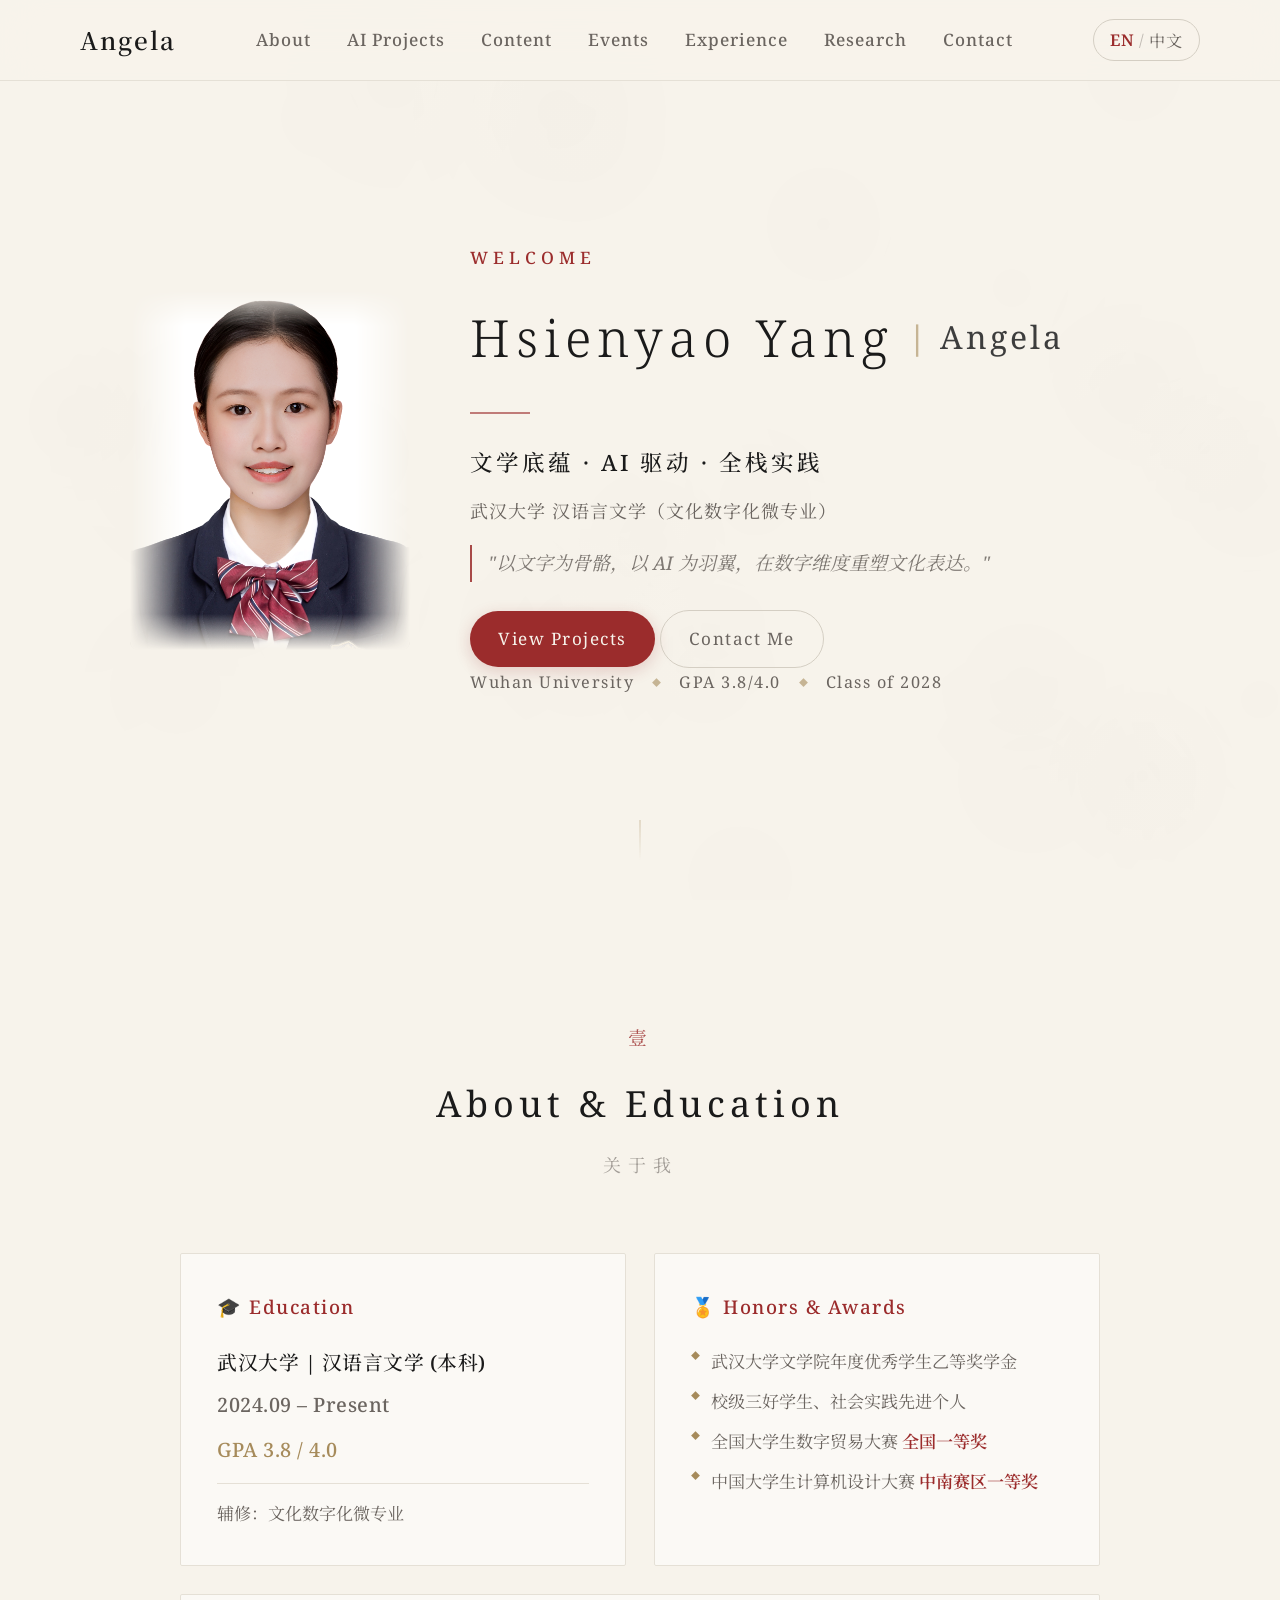
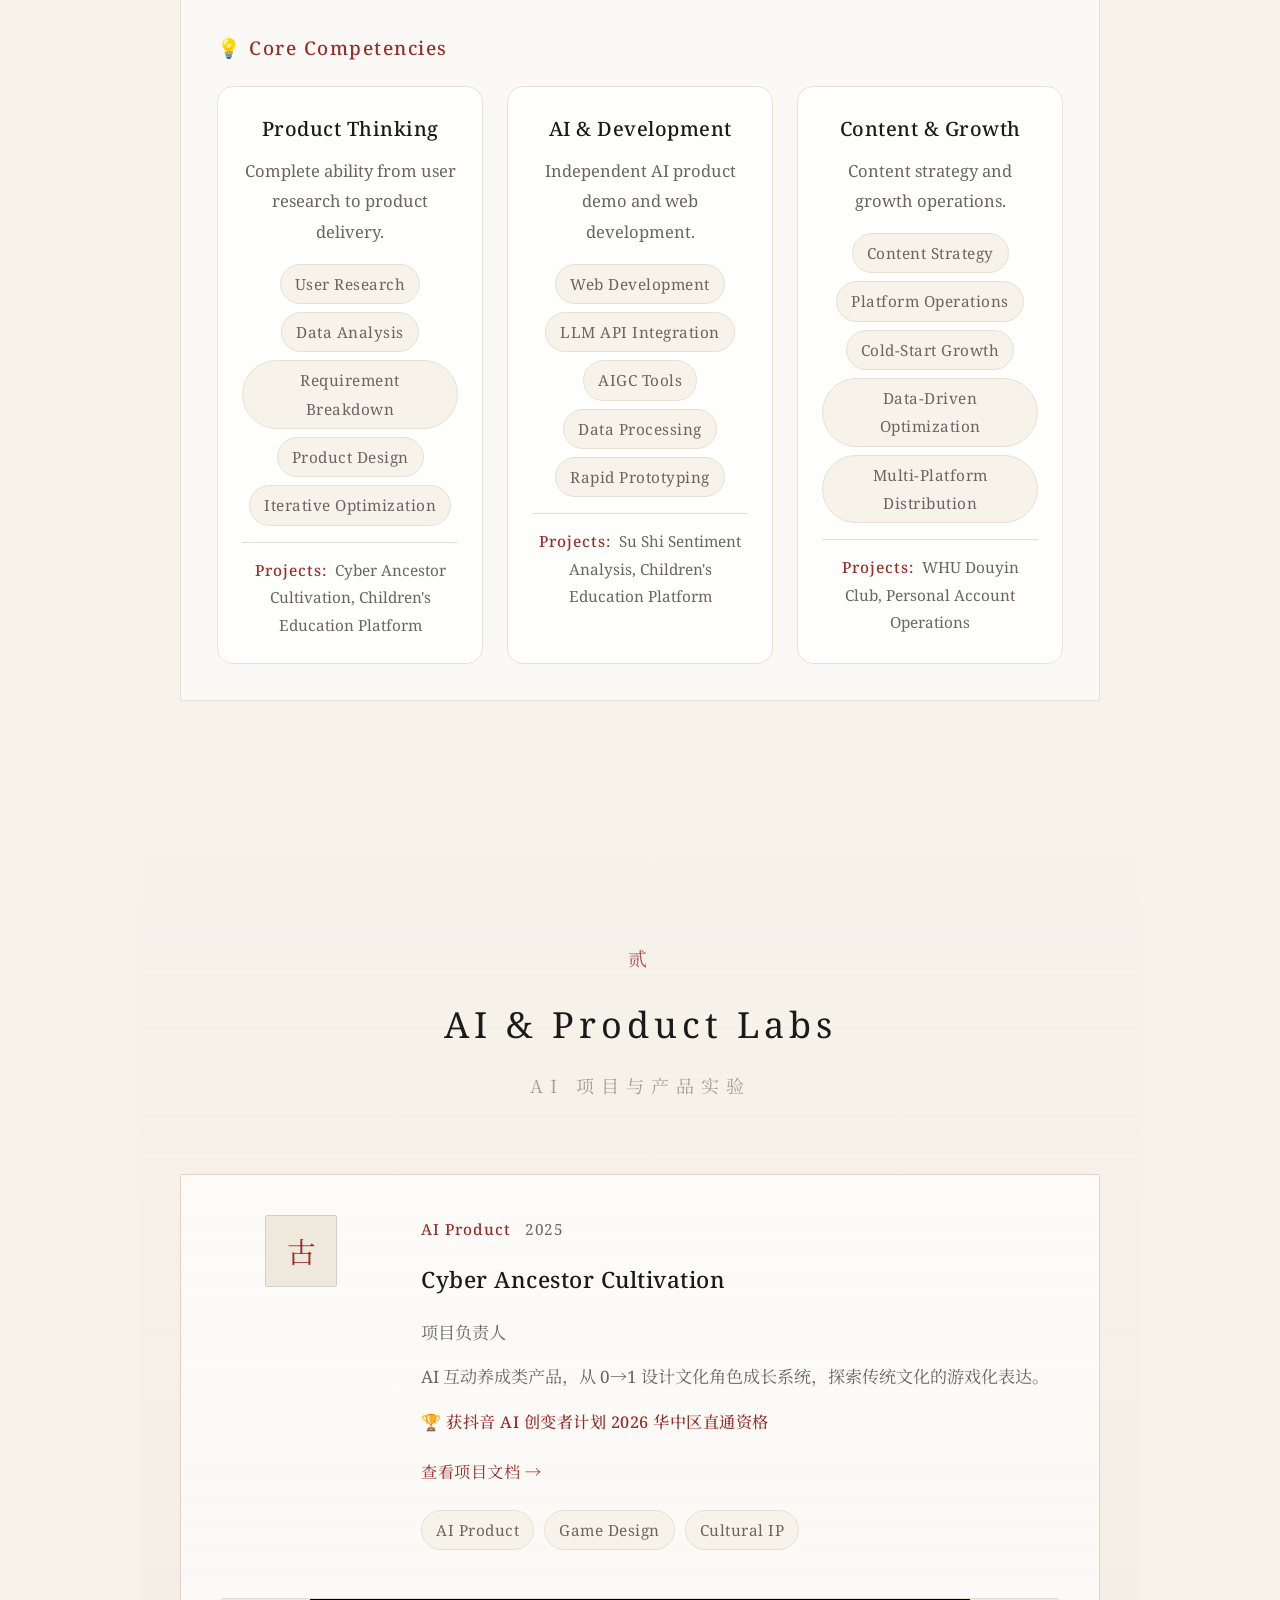
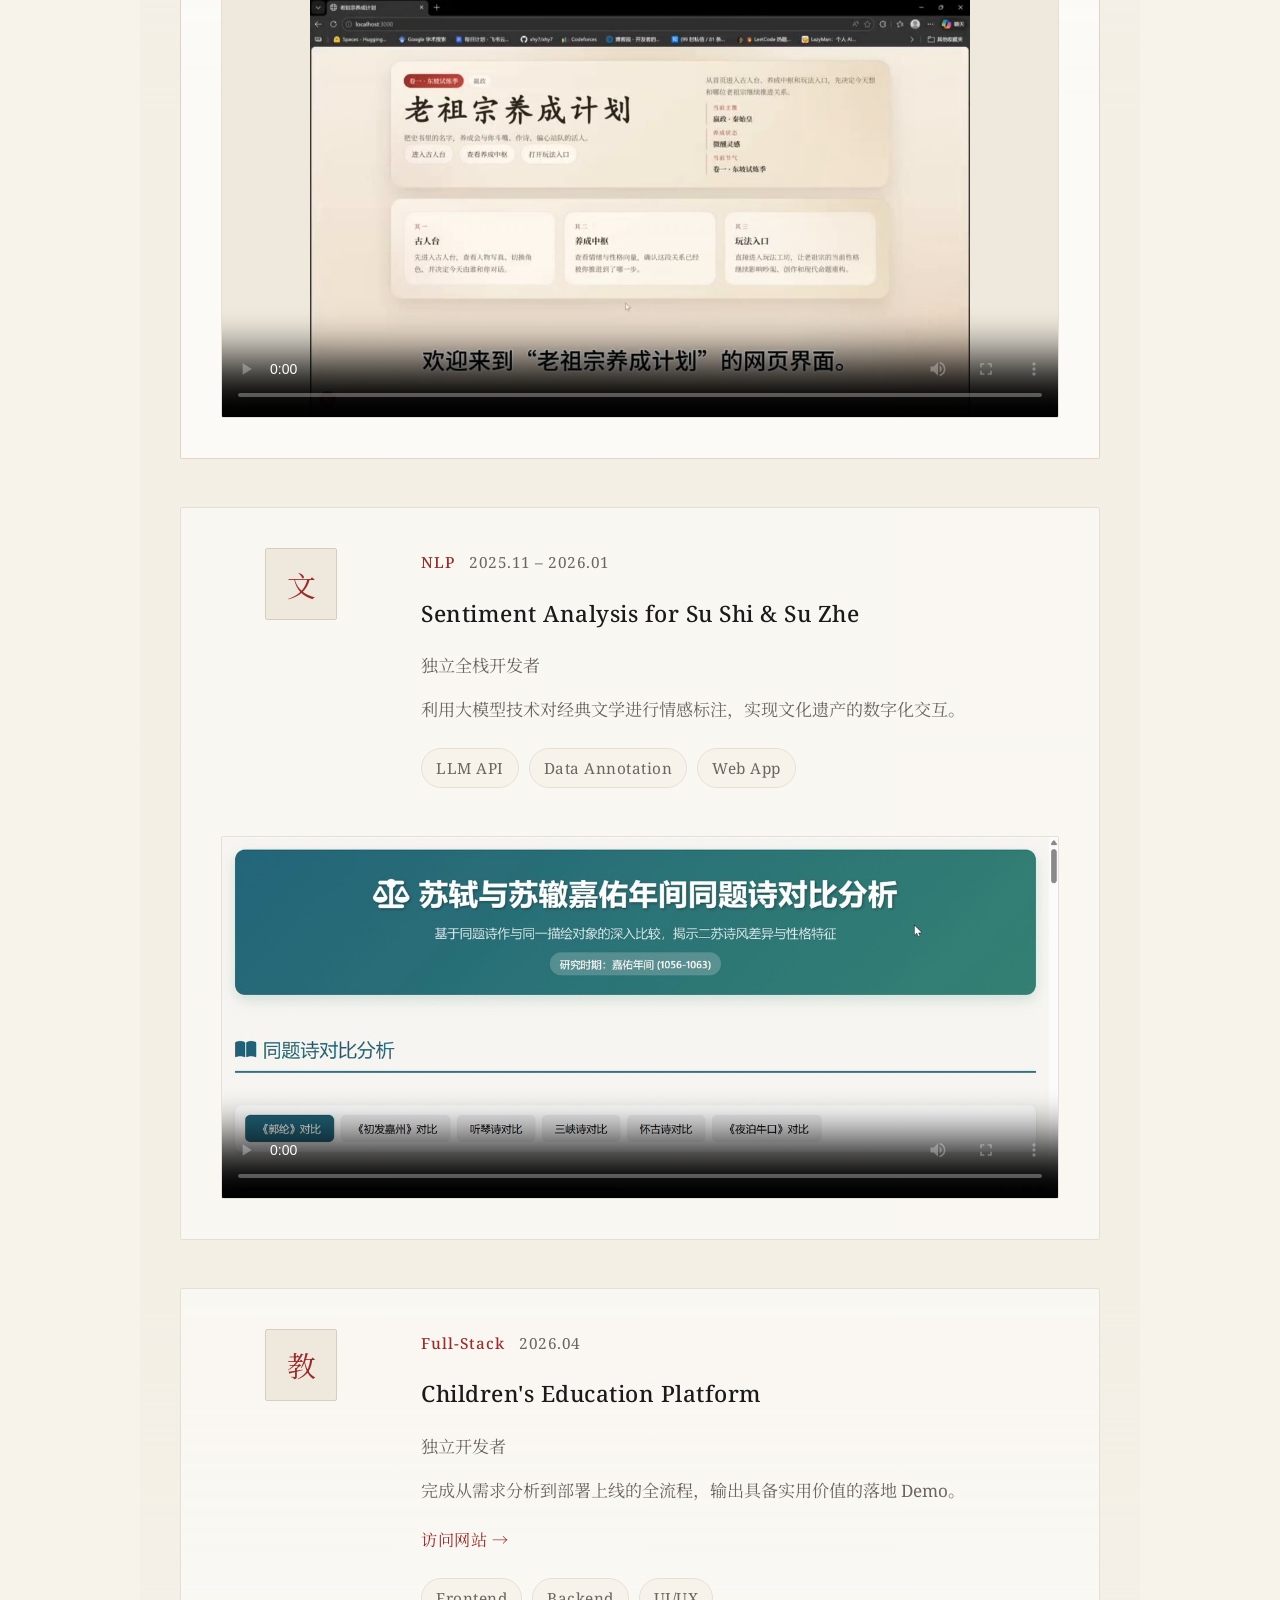
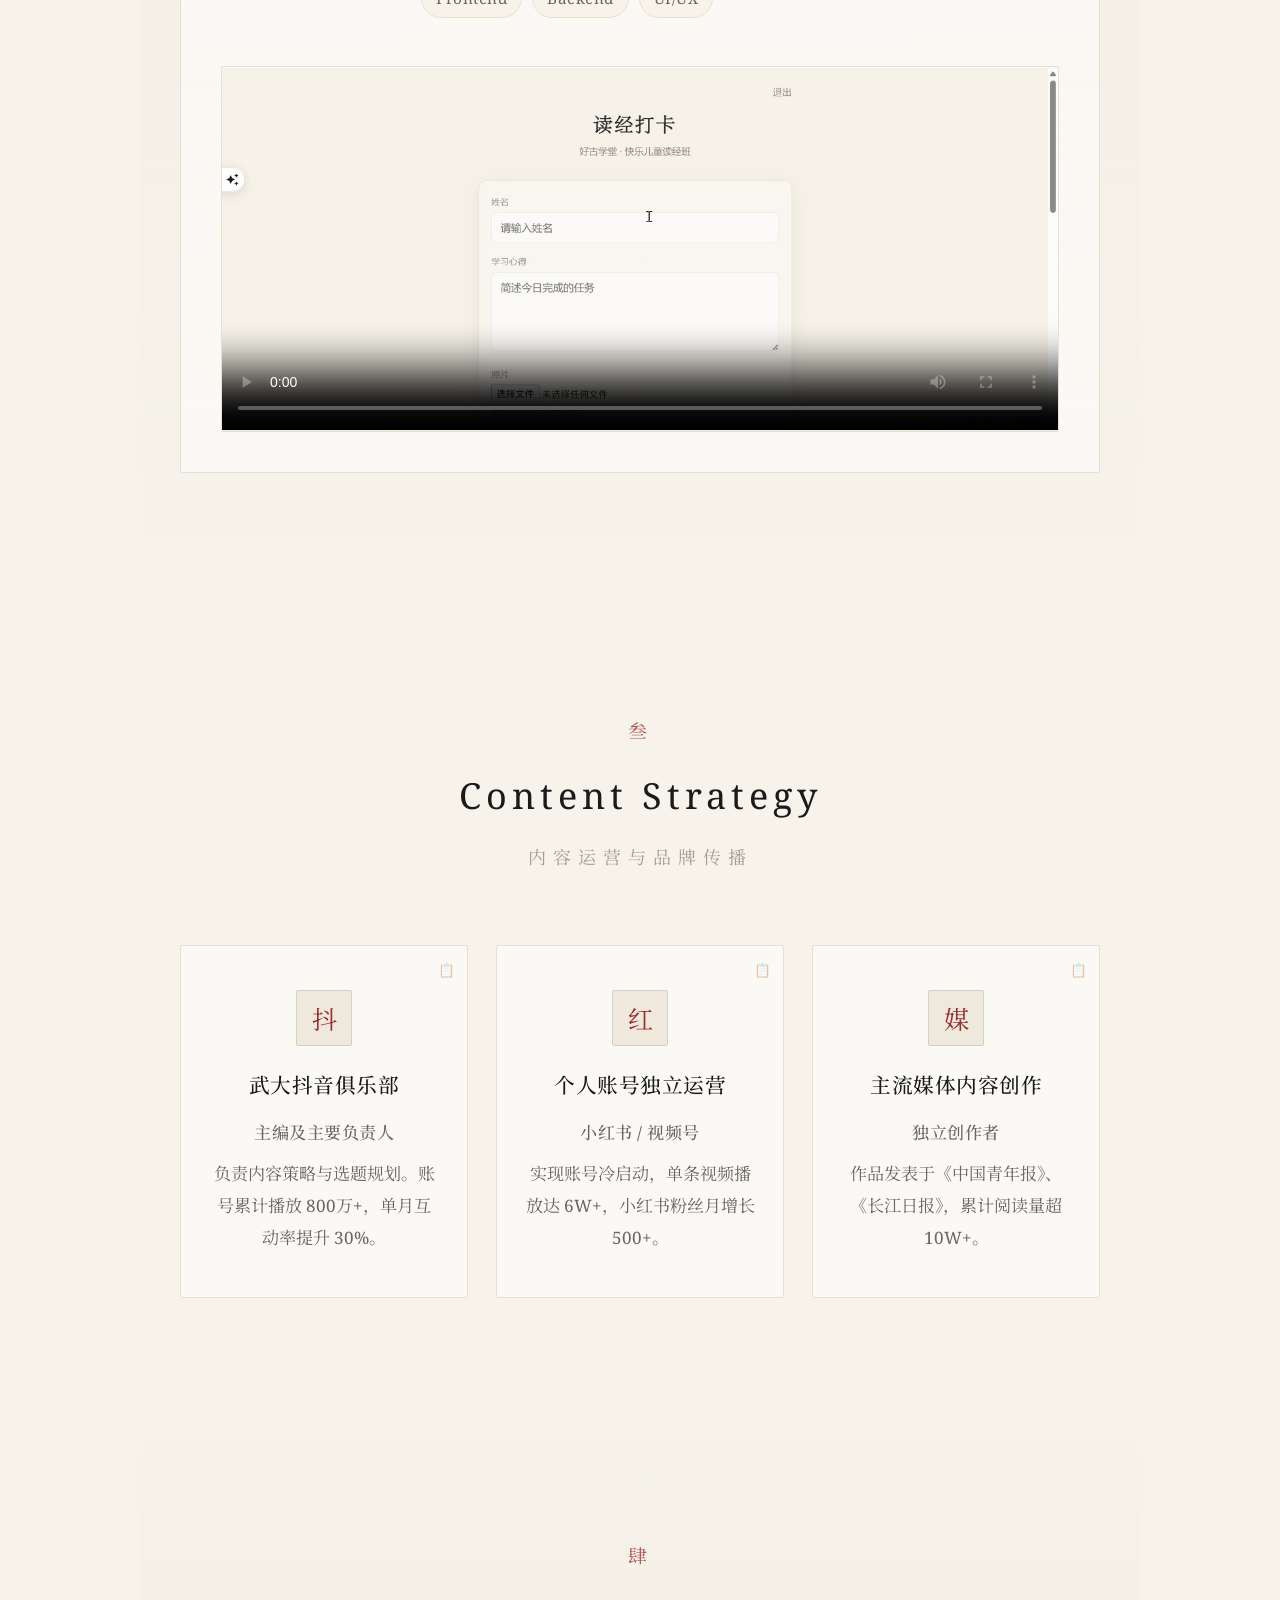
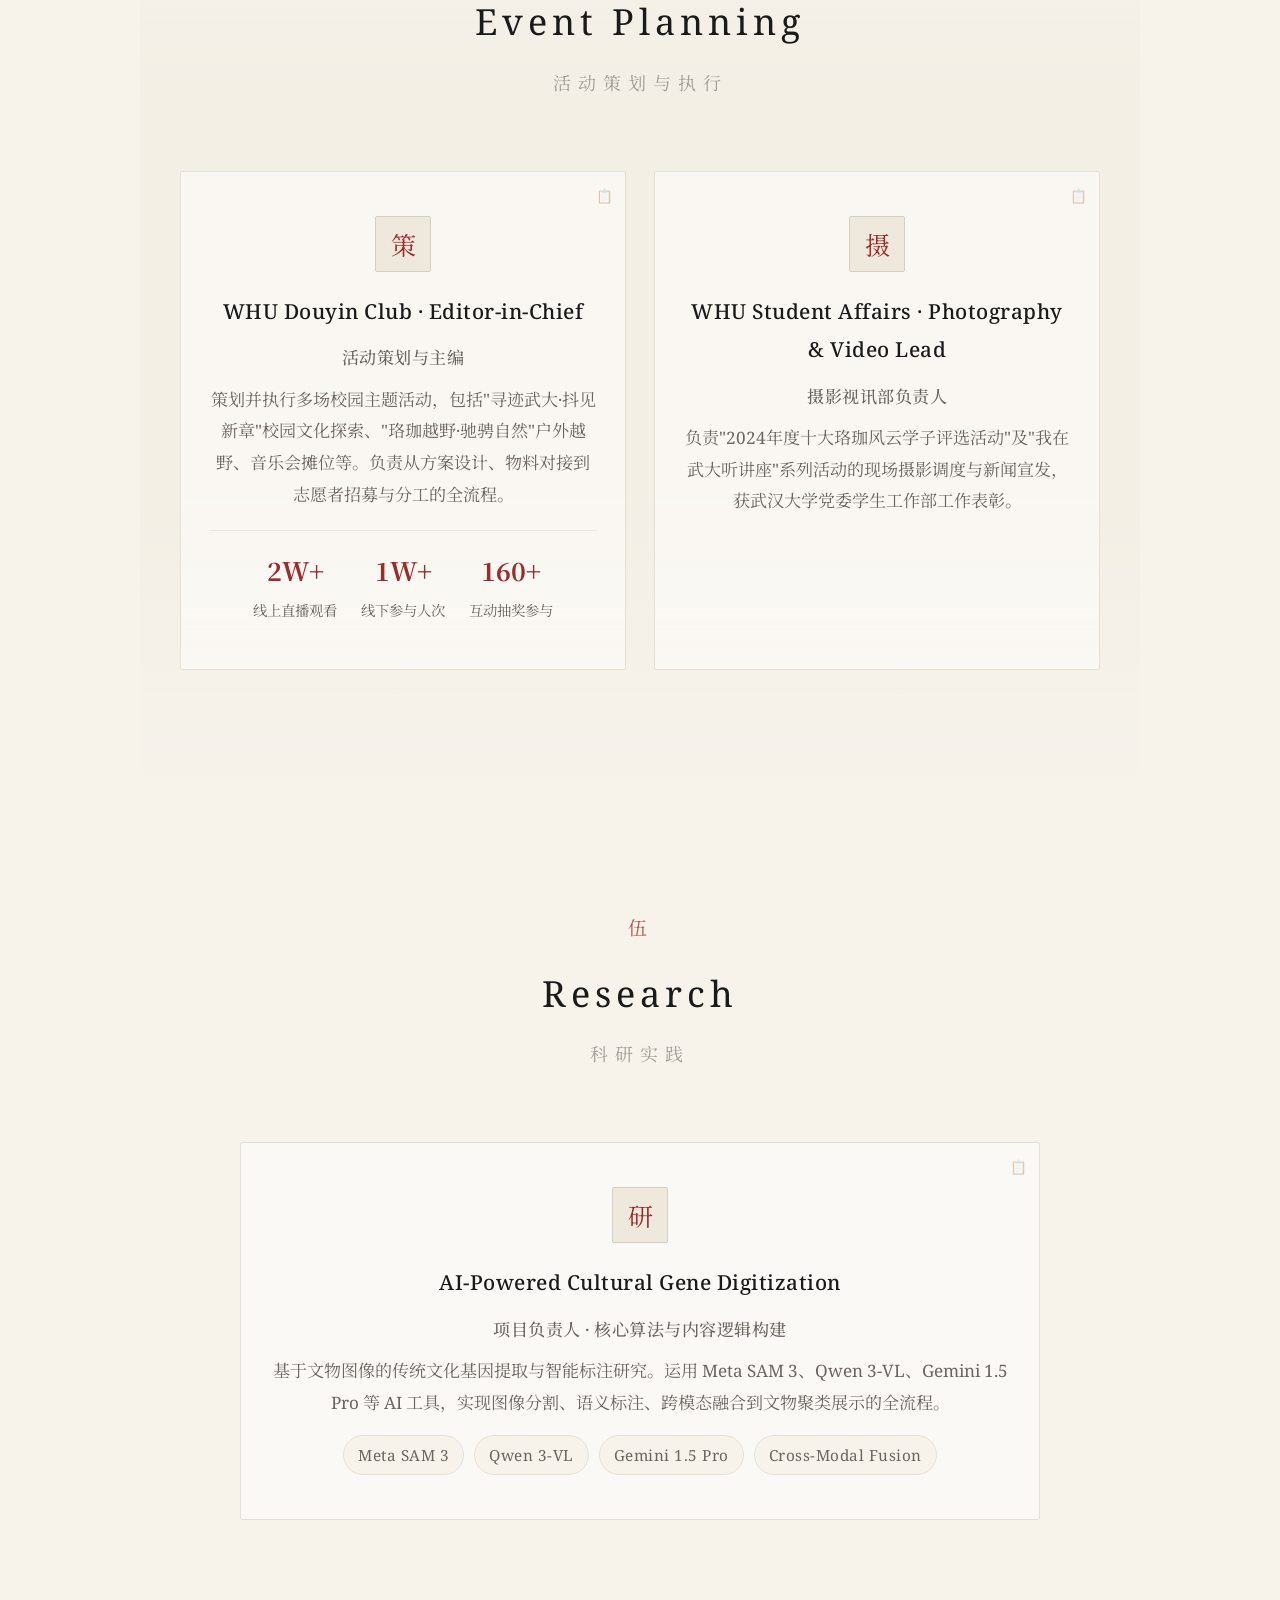
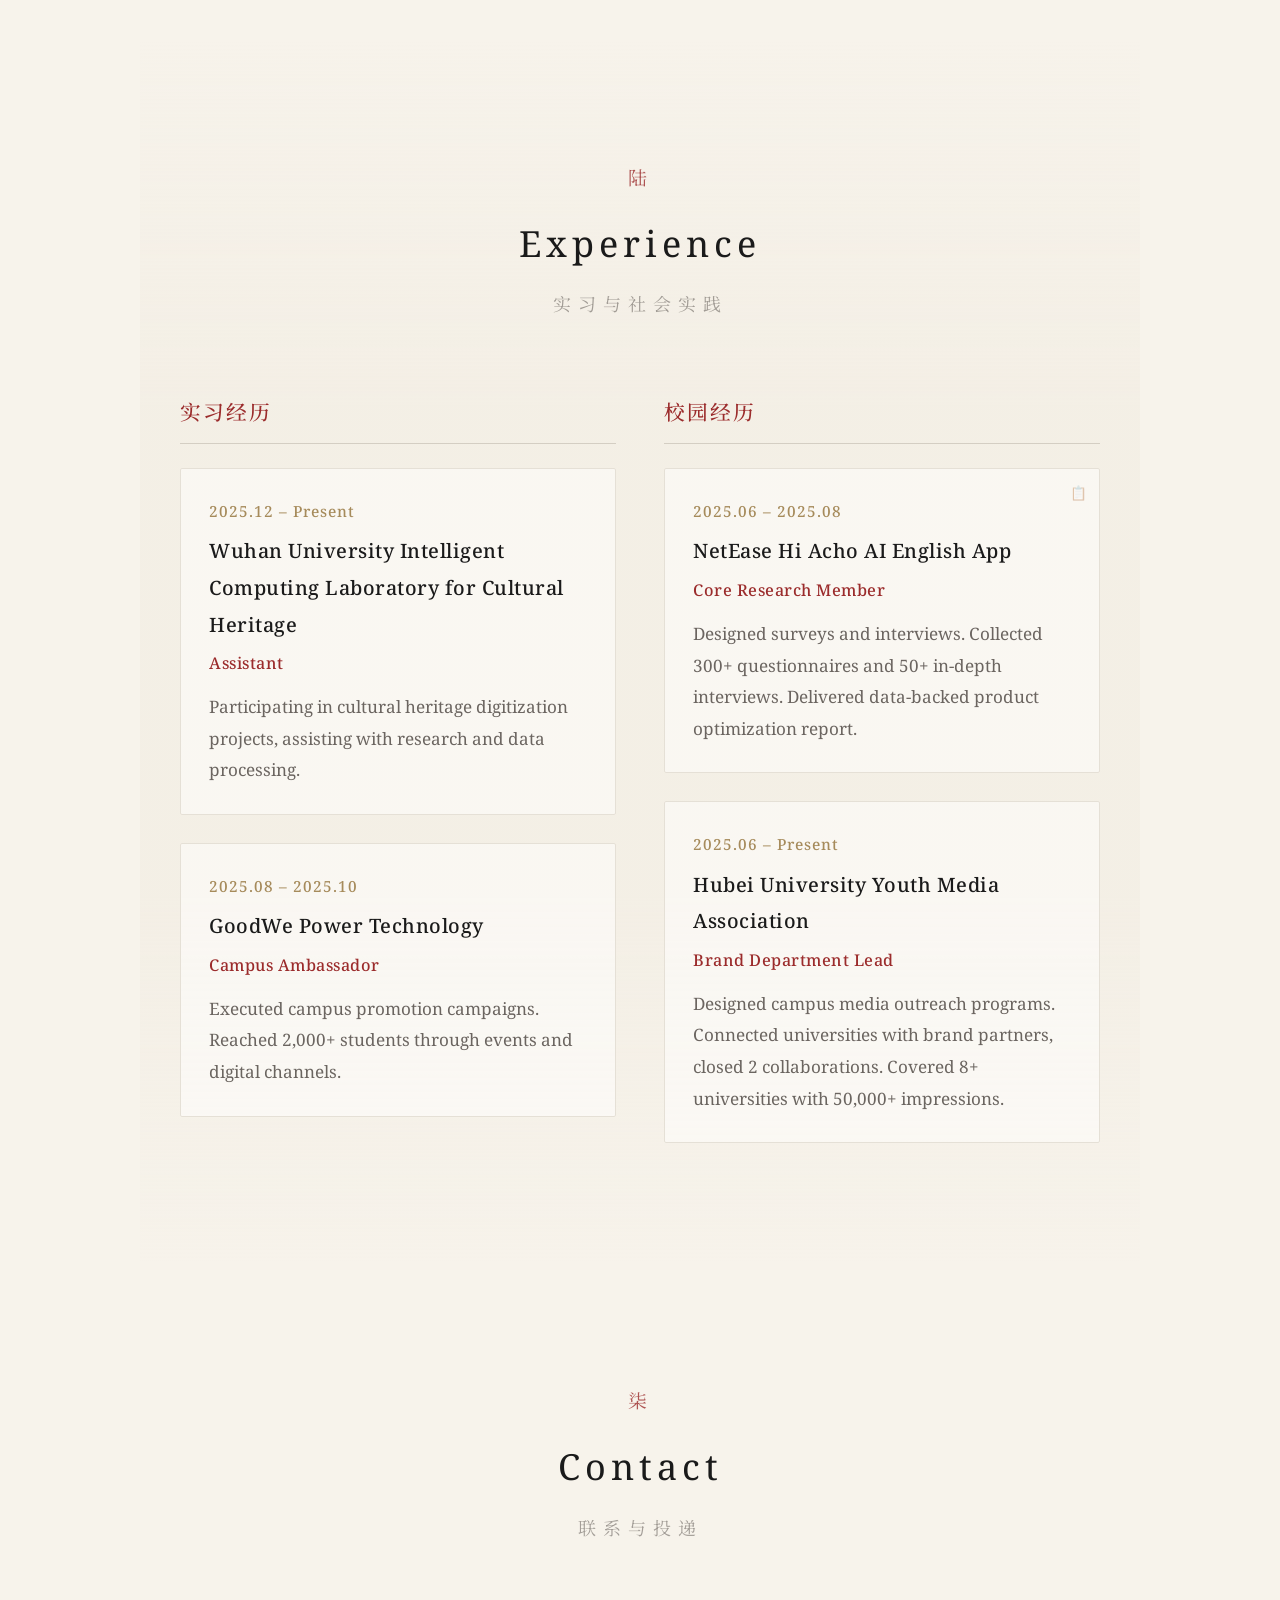
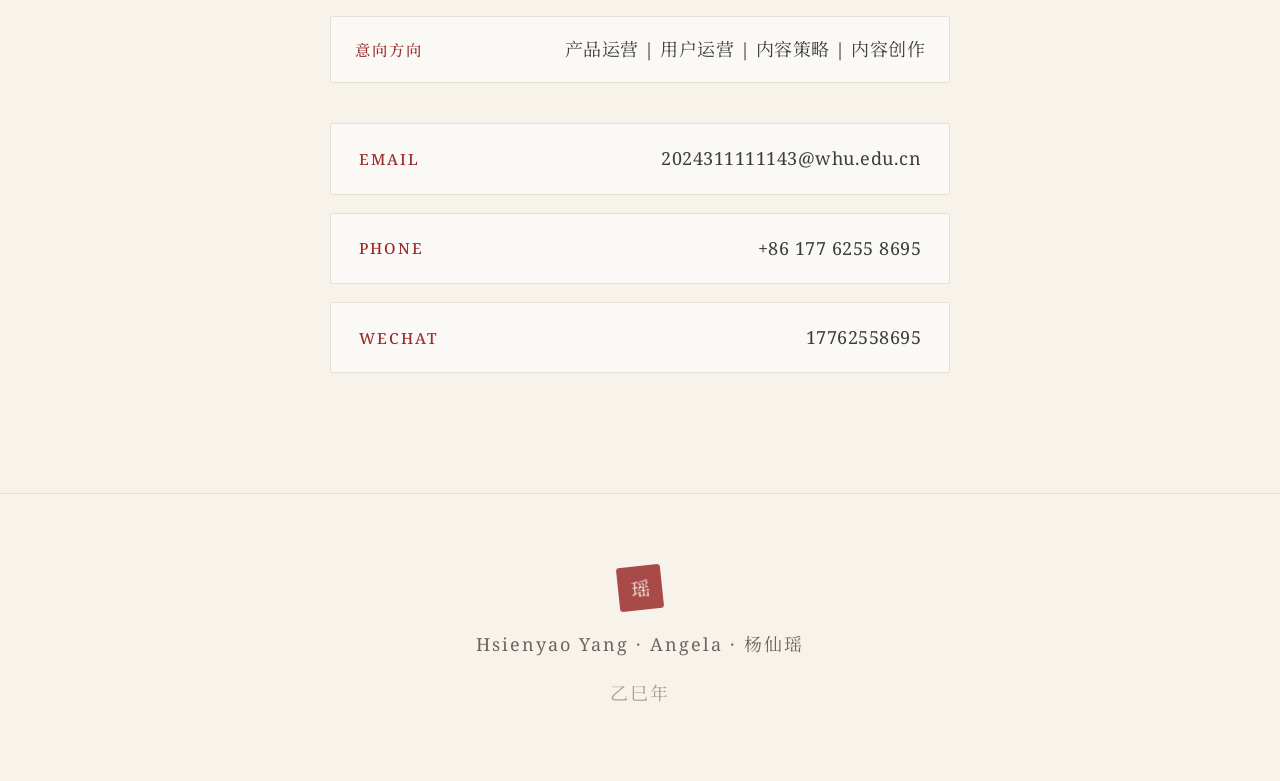
==== index.html @ 5d856683 "Initial commit: personal portfolio website" ====
<!DOCTYPE html>
<html lang="en">
<head>
    <meta charset="UTF-8">
    <meta name="viewport" content="width=device-width, initial-scale=1.0">
    <title>Hsienyao Yang (Angela) · Portfolio</title>
    <link rel="stylesheet" href="styles.css">
    <link rel="preconnect" href="https://fonts.googleapis.com">
    <link rel="preconnect" href="https://fonts.gstatic.com" crossorigin>
    <link href="https://fonts.googleapis.com/css2?family=Noto+Serif+SC:wght@300;400;500;600;700&family=Noto+Serif:ital,wght@0,300;0,400;0,500;0,600;0,700;1,400&display=swap" rel="stylesheet">
</head>
<body>
    <canvas id="ink-canvas"></canvas>

    <nav class="navbar">
        <div class="nav-container">
            <a href="#" class="nav-logo">
                <span class="logo-en">Angela</span>
                <span class="logo-zh">仙瑶</span>
            </a>
            <ul class="nav-menu">
                <li><a href="#about" data-i18n="nav.about">About</a></li>
                <li><a href="#projects" data-i18n="nav.projects">AI Projects</a></li>
                <li><a href="#content" data-i18n="nav.content">Content</a></li>
                <li><a href="#events" data-i18n="nav.events">Events</a></li>
                <li><a href="#experience" data-i18n="nav.experience">Experience</a></li>
                <li><a href="#research" data-i18n="nav.research">Research</a></li>
                <li><a href="#contact" data-i18n="nav.contact">Contact</a></li>
            </ul>
            <div class="nav-actions">
                <button class="lang-switch" id="langSwitch" aria-label="Switch Language">
                    <span class="lang-current">EN</span>
                    <span class="lang-sep">/</span>
                    <span class="lang-alt">中文</span>
                </button>
                <button class="nav-toggle" aria-label="Toggle menu">
                    <span></span><span></span><span></span>
                </button>
            </div>
        </div>
    </nav>

    <header class="hero">
        <div class="hero-inner">
            <div class="hero-portrait">
                <div class="portrait-wrap">
                    <img src="photo.jpg" alt="Hsienyao Yang">
                </div>
            </div>
            <div class="hero-text">
                <p class="hero-greeting" data-i18n="hero.greeting">Welcome</p>
                <h1 class="hero-name">
                    <span class="name-en">Hsienyao Yang</span>
                    <span class="name-divider">|</span>
                    <span class="name-cn">Angela</span>
                </h1>
                <p class="hero-name-zh">杨仙瑶</p>
                <div class="hero-line"></div>
                <p class="hero-title" data-i18n="hero.title">文学底蕴 · AI 驱动 · 全栈实践</p>
                <p class="hero-school" data-i18n="hero.school">武汉大学 汉语言文学（文化数字化微专业）</p>
                <p class="hero-quote" data-i18n="hero.quote">"以文字为骨骼，以 AI 为羽翼，在数字维度重塑文化表达。"</p>
                <div class="hero-cta">
                    <a href="#projects" class="btn btn-primary" data-i18n="hero.cta_projects">View Projects</a>
                    <a href="#contact" class="btn btn-secondary" data-i18n="hero.cta_contact">Contact Me</a>
                </div>
                <div class="hero-meta">
                    <span class="meta-item" data-i18n="hero.meta1">Wuhan University</span>
                    <span class="meta-dot">◆</span>
                    <span class="meta-item">GPA 3.8/4.0</span>
                    <span class="meta-dot">◆</span>
                    <span class="meta-item" data-i18n="hero.meta2">Class of 2028</span>
                </div>
            </div>
        </div>
        <div class="scroll-hint">
            <span class="scroll-line"></span>
        </div>
    </header>

    <main>
        <section class="section" id="about">
            <div class="section-header">
                <span class="section-number">壹</span>
                <h2 class="section-title" data-i18n="about.title">About & Education</h2>
                <p class="section-subtitle" data-i18n="about.subtitle">关于我</p>
            </div>
            <div class="about-body">
                <div class="about-card">
                    <h3 class="about-card-title" data-i18n="about.edu.title">🎓 Education</h3>
                    <div class="edu-main">
                        <p data-i18n="about.edu.school">武汉大学 | 汉语言文学 (本科)</p>
                        <p class="edu-time" data-i18n="about.edu.time">2024.09 – Present</p>
                        <p class="edu-gpa">GPA 3.8 / 4.0</p>
                    </div>
                    <div class="edu-minor" data-i18n="about.edu.minor">辅修：文化数字化微专业</div>
                </div>

                <div class="about-card">
                    <h3 class="about-card-title" data-i18n="about.honors.title">🏅 Honors & Awards</h3>
                    <ul class="honor-list">
                        <li data-i18n="about.honors.h1">武汉大学文学院年度优秀学生乙等奖学金</li>
                        <li data-i18n="about.honors.h2">校级三好学生、社会实践先进个人</li>
                        <li data-i18n="about.honors.h3">全国大学生数字贸易大赛 <strong>全国一等奖</strong></li>
                        <li data-i18n="about.honors.h4">中国大学生计算机设计大赛 <strong>中南赛区一等奖</strong></li>
                    </ul>
                </div>

                <div class="about-card full-width">
                    <h3 class="about-card-title" data-i18n="about.strengths.title">💡 Core Competencies</h3>
                    <div class="capability-cards">
                        <div class="capability-card">
                            <h4 data-i18n="about.capability.c1.title">Product Thinking</h4>
                            <p class="capability-summary" data-i18n="about.capability.c1.summary">Complete ability from user research to product delivery.</p>
                            <div class="capability-tags">
                                <span data-i18n="about.capability.c1.t1">User Research</span>
                                <span data-i18n="about.capability.c1.t2">Data Analysis</span>
                                <span data-i18n="about.capability.c1.t3">Requirement Breakdown</span>
                                <span data-i18n="about.capability.c1.t4">Product Design</span>
                                <span data-i18n="about.capability.c1.t5">Iterative Optimization</span>
                            </div>
                            <div class="capability-projects">
                                <span class="capability-projects-label" data-i18n="about.capability.projects">Projects:</span>
                                <span data-i18n="about.capability.c1.projects">Cyber Ancestor Cultivation, Children's Education Platform</span>
                            </div>
                        </div>
                        <div class="capability-card">
                            <h4 data-i18n="about.capability.c2.title">AI & Development</h4>
                            <p class="capability-summary" data-i18n="about.capability.c2.summary">Independent AI product demo and web development.</p>
                            <div class="capability-tags">
                                <span data-i18n="about.capability.c2.t1">Web Development</span>
                                <span data-i18n="about.capability.c2.t2">LLM API Integration</span>
                                <span data-i18n="about.capability.c2.t3">AIGC Tools</span>
                                <span data-i18n="about.capability.c2.t4">Data Processing</span>
                                <span data-i18n="about.capability.c2.t5">Rapid Prototyping</span>
                            </div>
                            <div class="capability-projects">
                                <span class="capability-projects-label" data-i18n="about.capability.projects">Projects:</span>
                                <span data-i18n="about.capability.c2.projects">Su Shi Sentiment Analysis, Children's Education Platform</span>
                            </div>
                        </div>
                        <div class="capability-card">
                            <h4 data-i18n="about.capability.c3.title">Content & Growth</h4>
                            <p class="capability-summary" data-i18n="about.capability.c3.summary">Content strategy and growth operations.</p>
                            <div class="capability-tags">
                                <span data-i18n="about.capability.c3.t1">Content Strategy</span>
                                <span data-i18n="about.capability.c3.t2">Platform Operations</span>
                                <span data-i18n="about.capability.c3.t3">Cold-Start Growth</span>
                                <span data-i18n="about.capability.c3.t4">Data-Driven Optimization</span>
                                <span data-i18n="about.capability.c3.t5">Multi-Platform Distribution</span>
                            </div>
                            <div class="capability-projects">
                                <span class="capability-projects-label" data-i18n="about.capability.projects">Projects:</span>
                                <span data-i18n="about.capability.c3.projects">WHU Douyin Club, Personal Account Operations</span>
                            </div>
                        </div>
                    </div>
                </div>
            </div>
        </section>

        <section class="section section-alt" id="projects">
            <div class="section-header">
                <span class="section-number">贰</span>
                <h2 class="section-title" data-i18n="projects.title">AI & Product Labs</h2>
                <p class="section-subtitle" data-i18n="projects.subtitle">AI 项目与产品实验</p>
            </div>
            <div class="projects-grid">
                <article class="project-card featured">
                    <div class="project-image">
                        <div class="project-icon">古</div>
                    </div>
                    <div class="project-body">
                        <div class="project-meta">
                            <span class="project-tag" data-i18n="projects.p1.tag">AI Product</span>
                            <span class="project-date">2025</span>
                        </div>
                        <h3 data-i18n="projects.p1.title">Cyber Ancestor Cultivation</h3>
                        <p data-i18n="projects.p1.role">项目负责人</p>
                        <p data-i18n="projects.p1.desc">AI 互动养成类产品，从 0→1 设计文化角色成长系统，探索传统文化的游戏化表达。</p>
                        <div class="project-highlight" data-i18n="projects.p1.highlight">🏆 获抖音 AI 创变者计划 2026 华中区直通资格</div>
                        <a href="https://my.feishu.cn/wiki/EP7wwjozvi5l6nk56y1cgCbcntd?from=from_copylink" target="_blank" rel="noopener" class="project-link">
                            <span data-i18n="projects.p1.link">查看项目文档 →</span>
                        </a>
                        <div class="project-tags">
                            <span>AI Product</span>
                            <span>Game Design</span>
                            <span>Cultural IP</span>
                        </div>
                    </div>
                    <div class="project-media">
                        <video controls preload="metadata" poster="cyber-ancestor-poster.jpg">
                            <source src="cyber-ancestor-demo.mp4" type="video/mp4">
                        </video>
                    </div>
                </article>

                <article class="project-card" data-images="portfolio/images/sushi-sentiment.png">
                    <div class="project-image">
                        <div class="project-icon">文</div>
                    </div>
                    <div class="project-body">
                        <div class="project-meta">
                            <span class="project-tag" data-i18n="projects.p2.tag">NLP</span>
                            <span class="project-date">2025.11 – 2026.01</span>
                        </div>
                        <h3 data-i18n="projects.p2.title">Sentiment Analysis for Su Shi & Su Zhe</h3>
                        <p data-i18n="projects.p2.role">独立全栈开发者</p>
                        <p data-i18n="projects.p2.desc">利用大模型技术对经典文学进行情感标注，实现文化遗产的数字化交互。</p>
                        <div class="project-tags">
                            <span>LLM API</span>
                            <span>Data Annotation</span>
                            <span>Web App</span>
                        </div>
                    </div>
                    <div class="project-media">
                        <video controls preload="metadata" poster="sushi-sentiment-poster.jpg">
                            <source src="二苏诗词情感识别工具网站.mp4" type="video/mp4">
                        </video>
                    </div>
                </article>

                <article class="project-card" data-images="portfolio/images/children-edu.png">
                    <div class="project-image">
                        <div class="project-icon">教</div>
                    </div>
                    <div class="project-body">
                        <div class="project-meta">
                            <span class="project-tag" data-i18n="projects.p3.tag">Full-Stack</span>
                            <span class="project-date">2026.04</span>
                        </div>
                        <h3 data-i18n="projects.p3.title">Children's Education Platform</h3>
                        <p data-i18n="projects.p3.role">独立开发者</p>
                        <p data-i18n="projects.p3.desc">完成从需求分析到部署上线的全流程，输出具备实用价值的落地 Demo。</p>
                        <a href="https://haoguxuetang-9g5rox8f0bfb41f4-1368780224.tcloudbaseapp.com/haoguxuetangdaka/index.html" target="_blank" rel="noopener" class="project-link">
                            <span data-i18n="projects.p3.link">访问网站 →</span>
                        </a>
                        <div class="project-tags">
                            <span>Frontend</span>
                            <span>Backend</span>
                            <span>UI/UX</span>
                        </div>
                    </div>
                    <div class="project-media">
                        <video controls preload="metadata" poster="children-edu-poster.jpg">
                            <source src="儿童公益教学工具网站.mp4" type="video/mp4">
                        </video>
                    </div>
                </article>
            </div>
        </section>

        <section class="section" id="content">
            <div class="section-header">
                <span class="section-number">叁</span>
                <h2 class="section-title" data-i18n="content.title">Content Strategy</h2>
                <p class="section-subtitle" data-i18n="content.subtitle">内容运营与品牌传播</p>
            </div>
            <div class="content-cards">
                <div class="content-card" data-images="portfolio/images/wuhan-douyin-club.png">
                    <div class="content-icon">抖</div>
                    <h3 data-i18n="content.c1.title">武大抖音俱乐部</h3>
                    <p class="content-role" data-i18n="content.c1.role">主编及主要负责人</p>
                    <p data-i18n="content.c1.desc">负责内容策略与选题规划。账号累计播放 800万+，单月互动率提升 30%。</p>
                </div>
                <div class="content-card" data-images="portfolio/images/personal-xiaohongshu.png,portfolio/images/personal-video-channel.png">
                    <div class="content-icon">红</div>
                    <h3 data-i18n="content.c2.title">个人账号独立运营</h3>
                    <p class="content-role" data-i18n="content.c2.role">小红书 / 视频号</p>
                    <p data-i18n="content.c2.desc">实现账号冷启动，单条视频播放达 6W+，小红书粉丝月增长 500+。</p>
                </div>
                <div class="content-card" data-images="portfolio/images/mainstream-media.png">
                    <div class="content-icon">媒</div>
                    <h3 data-i18n="content.c3.title">主流媒体内容创作</h3>
                    <p class="content-role" data-i18n="content.c3.role">独立创作者</p>
                    <p data-i18n="content.c3.desc">作品发表于《中国青年报》、《长江日报》，累计阅读量超 10W+。</p>
                </div>
            </div>
        </section>

        <section class="section section-alt" id="events">
            <div class="section-header">
                <span class="section-number">肆</span>
                <h2 class="section-title" data-i18n="events.title">Event Planning</h2>
                <p class="section-subtitle" data-i18n="events.subtitle">活动策划与执行</p>
            </div>
            <div class="content-cards event-cards">
                <div class="content-card" data-images="portfolio/images/huodongcehua-1.png,portfolio/images/huodongcehua-2.png">
                    <div class="content-icon">策</div>
                    <h3 data-i18n="events.e1.title">WHU Douyin Club · Editor-in-Chief</h3>
                    <p class="content-role" data-i18n="events.e1.role">活动策划与主编</p>
                    <p data-i18n="events.e1.desc">策划并执行多场校园主题活动，包括"寻迹武大·抖见新章"校园文化探索、"珞珈越野·驰骋自然"户外越野、音乐会摊位等。负责从方案设计、物料对接到志愿者招募与分工的全流程。</p>
                    <div class="event-stats">
                        <div class="event-stat">
                            <span class="stat-number" data-i18n="events.e1.s1">2W+</span>
                            <span class="stat-label" data-i18n="events.e1.s1.label">线上直播观看</span>
                        </div>
                        <div class="event-stat">
                            <span class="stat-number" data-i18n="events.e1.s2">1W+</span>
                            <span class="stat-label" data-i18n="events.e1.s2.label">线下参与人次</span>
                        </div>
                        <div class="event-stat">
                            <span class="stat-number" data-i18n="events.e1.s3">160+</span>
                            <span class="stat-label" data-i18n="events.e1.s3.label">互动抽奖参与</span>
                        </div>
                    </div>
                </div>
                <div class="content-card" data-images="portfolio/images/huodongcehua-3.png">
                    <div class="content-icon">摄</div>
                    <h3 data-i18n="events.e2.title">WHU Student Affairs · Photography & Video Lead</h3>
                    <p class="content-role" data-i18n="events.e2.role">摄影视讯部负责人</p>
                    <p data-i18n="events.e2.desc">负责"2024年度十大珞珈风云学子评选活动"及"我在武大听讲座"系列活动的现场摄影调度与新闻宣发，获武汉大学党委学生工作部工作表彰。</p>
                </div>
            </div>
        </section>

        <section class="section" id="research">
            <div class="section-header">
                <span class="section-number">伍</span>
                <h2 class="section-title" data-i18n="research.title">Research</h2>
                <p class="section-subtitle" data-i18n="research.subtitle">科研实践</p>
            </div>
            <div class="content-cards research-single">
                <div class="content-card" data-images="portfolio/images/keyan.png">
                    <div class="content-icon">研</div>
                    <h3 data-i18n="research.r1.title">AI-Powered Cultural Gene Digitization</h3>
                    <p class="content-role" data-i18n="research.r1.role">项目负责人 · 核心算法与内容逻辑构建</p>
                    <p data-i18n="research.r1.desc">基于文物图像的传统文化基因提取与智能标注研究。运用 Meta SAM 3、Qwen 3-VL、Gemini 1.5 Pro 等 AI 工具，实现图像分割、语义标注、跨模态融合到文物聚类展示的全流程。</p>
                    <div class="project-tags" style="justify-content: center; margin-top: 16px;">
                        <span>Meta SAM 3</span>
                        <span>Qwen 3-VL</span>
                        <span>Gemini 1.5 Pro</span>
                        <span>Cross-Modal Fusion</span>
                    </div>
                </div>
            </div>
        </section>

        <section class="section section-alt" id="experience">
            <div class="section-header">
                <span class="section-number">陆</span>
                <h2 class="section-title" data-i18n="experience.title">Experience</h2>
                <p class="section-subtitle" data-i18n="experience.subtitle">实习与社会实践</p>
            </div>
            <div class="experience-groups">
                <div class="experience-group">
                    <h3 class="group-title" data-i18n="exp.group_intern">实习经历</h3>
                    <div class="group-items">
                        <div class="exp-card">
                            <div class="exp-date">2025.12 – Present</div>
                            <h3 data-i18n="exp.e2.company">Wuhan University Intelligent Computing Laboratory for Cultural Heritage</h3>
                            <p class="exp-role" data-i18n="exp.e2.role">Assistant</p>
                            <p class="exp-desc" data-i18n="exp.e2.desc">Participating in cultural heritage digitization projects, assisting with research and data processing.</p>
                        </div>
                        <div class="exp-card">
                            <div class="exp-date">2025.08 – 2025.10</div>
                            <h3 data-i18n="exp.e3.company">GoodWe Power Technology</h3>
                            <p class="exp-role" data-i18n="exp.e3.role">Campus Ambassador</p>
                            <p class="exp-desc" data-i18n="exp.e3.desc">Executed campus promotion campaigns. Reached 2,000+ students through events and digital channels.</p>
                        </div>
                    </div>
                </div>
                <div class="experience-group">
                    <h3 class="group-title" data-i18n="exp.group_campus">校园经历</h3>
                    <div class="group-items">
                        <div class="exp-card" data-images="portfolio/images/netease-hi-acho.png">
                            <div class="exp-date">2025.06 – 2025.08</div>
                            <h3 data-i18n="exp.e1.company">NetEase Hi Acho AI English App</h3>
                            <p class="exp-role" data-i18n="exp.e1.role">Core Research Member</p>
                            <p class="exp-desc" data-i18n="exp.e1.desc">Designed surveys and interviews. Collected 300+ questionnaires and 50+ in-depth interviews. Delivered data-backed product optimization report.</p>
                        </div>
                        <div class="exp-card">
                            <div class="exp-date">2025.06 – Present</div>
                            <h3 data-i18n="exp.e4.company">Hubei University Youth Media Association</h3>
                            <p class="exp-role" data-i18n="exp.e4.role">Brand Department Lead</p>
                            <p class="exp-desc" data-i18n="exp.e4.desc">Designed campus media outreach programs. Connected universities with brand partners, closed 2 collaborations. Covered 8+ universities with 50,000+ impressions.</p>
                        </div>
                    </div>
                </div>
            </div>
        </section>

        <section class="section" id="contact">
            <div class="section-header">
                <span class="section-number">柒</span>
                <h2 class="section-title" data-i18n="contact.title">Contact</h2>
                <p class="section-subtitle" data-i18n="contact.subtitle">联系与投递</p>
            </div>
            <div class="contact-body">
                <div class="contact-intent">
                    <div class="intent-item">
                        <span class="intent-label" data-i18n="contact.intent_label">意向方向</span>
                        <span class="intent-value" data-i18n="contact.intent">产品运营 | 用户运营 | 内容策略 | 内容创作</span>
                    </div>
                </div>
                <div class="contact-links">
                    <a href="mailto:2024311111143@whu.edu.cn" class="contact-item">
                        <span class="contact-label" data-i18n="contact.email">Email</span>
                        <span class="contact-value">2024311111143@whu.edu.cn</span>
                    </a>
                    <a href="tel:+8617762558695" class="contact-item">
                        <span class="contact-label" data-i18n="contact.phone">Phone</span>
                        <span class="contact-value">+86 177 6255 8695</span>
                    </a>
                    <div class="contact-item">
                        <span class="contact-label" data-i18n="contact.wechat">WeChat</span>
                        <span class="contact-value" data-i18n="contact.wechat_val">17762558695</span>
                    </div>
                </div>
            </div>
        </section>
    </main>

    <footer class="footer">
        <div class="footer-inner">
            <div class="footer-seal">瑶</div>
            <p>Hsienyao Yang · Angela · 杨仙瑶</p>
            <p class="footer-year">乙巳年</p>
        </div>
    </footer>

    <!-- Portfolio Lightbox -->
    <div class="portfolio-overlay" id="portfolioOverlay">
        <div class="portfolio-modal">
            <button class="portfolio-close" aria-label="Close">&times;</button>
            <div class="portfolio-stage">
                <img src="" alt="Portfolio" id="portfolioImage">
            </div>
            <div class="portfolio-nav">
                <button class="portfolio-arrow portfolio-prev" aria-label="Previous">‹</button>
                <span class="portfolio-counter" id="portfolioCounter">1 / 1</span>
                <button class="portfolio-arrow portfolio-next" aria-label="Next">›</button>
            </div>
            <div class="portfolio-thumbs" id="portfolioThumbs"></div>
        </div>
    </div>

    <button class="scroll-top" id="scrollTop" aria-label="Scroll to top">&uarr;</button>

    <script src="script.js"></script>
</body>
</html>
---- styles.css ----
/* ===== Chinese Style Design System ===== */
:root {
    --color-paper: #f7f3eb;
    --color-paper-dark: #efe9dd;
    --color-ink: #1a1a1a;
    --color-ink-light: #3d3d3d;
    --color-ink-muted: #6b6560;
    --color-cinnabar: #9b2c2c;
    --color-cinnabar-light: #b83e3e;
    --color-gold: #a68b5b;
    --color-border: #d4cec3;
    --color-border-light: #e5e0d6;
    --font-serif: 'Noto Serif', 'Noto Serif SC', Georgia, 'Songti SC', serif;
    --font-serif-sc: 'Noto Serif SC', 'Noto Serif', serif;
    --radius: 2px;
    --transition: 0.35s cubic-bezier(0.4, 0, 0.2, 1);
}

* {
    margin: 0;
    padding: 0;
    box-sizing: border-box;
}

html {
    scroll-behavior: smooth;
    font-size: 18px;
}

body {
    font-family: var(--font-serif);
    background: var(--color-paper);
    color: var(--color-ink);
    line-height: 1.85;
    -webkit-font-smoothing: antialiased;
    overflow-x: hidden;
}

a {
    color: inherit;
    text-decoration: none;
}

ul { list-style: none; }

/* ===== Ink Canvas Background ===== */
#ink-canvas {
    position: fixed;
    top: 0;
    left: 0;
    width: 100%;
    height: 100%;
    z-index: 0;
    pointer-events: none;
    opacity: 0.25;
}

/* ===== Navigation ===== */
.navbar {
    position: fixed;
    top: 0;
    left: 0;
    right: 0;
    z-index: 100;
    background: rgba(247, 243, 235, 0.88);
    backdrop-filter: blur(20px) saturate(1.2);
    border-bottom: 1px solid var(--color-border-light);
    transition: var(--transition);
}

.nav-container {
    max-width: 1200px;
    margin: 0 auto;
    padding: 0 40px;
    height: 80px;
    display: flex;
    align-items: center;
    justify-content: space-between;
}

.nav-logo {
    display: flex;
    align-items: baseline;
    gap: 10px;
    font-family: var(--font-serif-sc);
}

.logo-en {
    font-size: 1.35rem;
    font-weight: 600;
    letter-spacing: 2px;
    color: var(--color-ink);
}

.logo-zh {
    font-size: 1.05rem;
    font-weight: 400;
    color: var(--color-cinnabar);
    opacity: 0.85;
}

.nav-menu {
    display: flex;
    gap: 36px;
}

.nav-menu a {
    font-size: 0.95rem;
    font-weight: 500;
    letter-spacing: 1px;
    color: var(--color-ink-muted);
    transition: color var(--transition);
    position: relative;
    padding: 4px 0;
}

.nav-menu a::after {
    content: '';
    position: absolute;
    bottom: 0;
    left: 50%;
    width: 0;
    height: 1px;
    background: var(--color-cinnabar);
    transition: all var(--transition);
    transform: translateX(-50%);
}

.nav-menu a:hover {
    color: var(--color-cinnabar);
}

.nav-menu a:hover::after {
    width: 100%;
}

.nav-actions {
    display: flex;
    align-items: center;
    gap: 20px;
}

.lang-switch {
    display: flex;
    align-items: center;
    gap: 4px;
    background: transparent;
    border: 1px solid var(--color-border);
    padding: 8px 16px;
    border-radius: 100px;
    cursor: pointer;
    font-family: var(--font-serif);
    font-size: 0.9rem;
    letter-spacing: 1px;
    color: var(--color-ink-muted);
    transition: all var(--transition);
}

.lang-switch:hover {
    border-color: var(--color-cinnabar);
    color: var(--color-cinnabar);
}

.lang-current {
    color: var(--color-cinnabar);
    font-weight: 600;
}

.lang-sep { opacity: 0.4; }

.nav-toggle {
    display: none;
    flex-direction: column;
    gap: 5px;
    background: none;
    border: none;
    cursor: pointer;
    padding: 4px;
}

.nav-toggle span {
    display: block;
    width: 24px;
    height: 2px;
    background: var(--color-ink);
    transition: var(--transition);
}

/* ===== Hero ===== */
.hero {
    position: relative;
    min-height: 100vh;
    display: flex;
    flex-direction: column;
    align-items: center;
    justify-content: center;
    padding: 140px 40px 100px;
    z-index: 1;
}

.hero-inner {
    max-width: 1100px;
    width: 100%;
    display: grid;
    grid-template-columns: 320px 1fr;
    gap: 60px;
    align-items: center;
}

.hero-portrait {
    position: relative;
    justify-self: end;
}

.portrait-wrap {
    width: 280px;
    height: 360px;
    position: relative;
    overflow: hidden;
    border-radius: 8px;
    -webkit-mask-image: linear-gradient(to right, transparent 0%, black 20%, black 80%, transparent 100%),
                        linear-gradient(to bottom, transparent 0%, black 10%, black 90%, transparent 100%);
    mask-image: linear-gradient(to right, transparent 0%, black 20%, black 80%, transparent 100%),
                linear-gradient(to bottom, transparent 0%, black 10%, black 90%, transparent 100%);
    -webkit-mask-composite: source-in;
    mask-composite: intersect;
}

.portrait-wrap img {
    width: 100%;
    height: 100%;
    object-fit: cover;
    filter: grayscale(10%) contrast(1.05);
    transition: var(--transition);
}

.portrait-wrap:hover img {
    filter: grayscale(0%) contrast(1.08);
    transform: scale(1.02);
}

.hero-text {
    display: flex;
    flex-direction: column;
    align-items: flex-start;
    text-align: left;
}

.hero-greeting {
    font-size: 0.95rem;
    letter-spacing: 5px;
    color: var(--color-cinnabar);
    text-transform: uppercase;
    margin-bottom: 16px;
    font-weight: 500;
}

.hero-name {
    display: flex;
    align-items: center;
    gap: 14px;
    flex-wrap: wrap;
}

.name-en {
    font-size: clamp(2.4rem, 4vw, 3.6rem);
    font-weight: 300;
    letter-spacing: 6px;
    color: var(--color-ink);
}

.name-divider {
    font-size: 1.8rem;
    color: var(--color-gold);
    opacity: 0.6;
}

.name-cn {
    font-size: clamp(1.6rem, 2.5vw, 2.4rem);
    font-weight: 400;
    letter-spacing: 3px;
    color: var(--color-ink-light);
}

.hero-name-zh {
    font-family: var(--font-serif-sc);
    font-size: 1.3rem;
    color: var(--color-ink-muted);
    letter-spacing: 10px;
    margin-top: 8px;
    opacity: 0.7;
}

.hero-line {
    width: 60px;
    height: 1.5px;
    background: var(--color-cinnabar);
    margin: 28px 0;
    opacity: 0.6;
}

.hero-title {
    font-size: 1.25rem;
    letter-spacing: 3px;
    color: var(--color-ink);
    margin-bottom: 12px;
    font-weight: 500;
}

.hero-school {
    font-size: 1rem;
    color: var(--color-ink-muted);
    letter-spacing: 1px;
    margin-bottom: 16px;
}

.hero-quote {
    max-width: 520px;
    font-size: 1.05rem;
    color: var(--color-ink-muted);
    line-height: 2;
    margin-bottom: 28px;
    font-style: italic;
    border-left: 2px solid var(--color-cinnabar);
    padding-left: 16px;
    opacity: 0.85;
}

.hero-meta {
    display: flex;
    align-items: center;
    gap: 18px;
    flex-wrap: wrap;
}

.meta-item {
    font-size: 0.9rem;
    letter-spacing: 1.5px;
    color: var(--color-ink-muted);
}

.meta-dot {
    font-size: 0.5rem;
    color: var(--color-gold);
    opacity: 0.6;
}

.scroll-hint {
    position: absolute;
    bottom: 40px;
    left: 50%;
    transform: translateX(-50%);
    display: flex;
    flex-direction: column;
    align-items: center;
    gap: 8px;
}

.scroll-line {
    display: block;
    width: 1px;
    height: 40px;
    background: linear-gradient(to bottom, var(--color-gold), transparent);
    opacity: 0.5;
    animation: scrollPulse 2s ease-in-out infinite;
}

@keyframes scrollPulse {
    0%, 100% { opacity: 0.3; transform: scaleY(1); }
    50% { opacity: 0.7; transform: scaleY(1.2); }
}

/* ===== Sections ===== */
.section {
    position: relative;
    z-index: 1;
    padding: 120px 40px;
    max-width: 1000px;
    margin: 0 auto;
}

.section-alt {
    background: linear-gradient(180deg, transparent 0%, rgba(239, 233, 221, 0.4) 30%, rgba(239, 233, 221, 0.4) 70%, transparent 100%);
}

.section-header {
    text-align: center;
    margin-bottom: 72px;
}

.section-number {
    display: block;
    font-family: var(--font-serif-sc);
    font-size: 1.05rem;
    color: var(--color-cinnabar);
    letter-spacing: 5px;
    margin-bottom: 16px;
    opacity: 0.8;
}

.section-title {
    font-size: clamp(1.5rem, 3vw, 2rem);
    font-weight: 400;
    letter-spacing: 5px;
    margin-bottom: 10px;
    color: var(--color-ink);
}

.section-subtitle {
    font-family: var(--font-serif-sc);
    font-size: 1rem;
    color: var(--color-ink-muted);
    letter-spacing: 7px;
    opacity: 0.6;
}

/* ===== Hero Badge & CTA ===== */
.hero-badge {
    display: inline-flex;
    align-items: center;
    gap: 8px;
    background: rgba(155, 44, 44, 0.06);
    border: 1px solid rgba(155, 44, 44, 0.15);
    padding: 8px 16px;
    border-radius: 100px;
    font-size: 0.85rem;
    color: var(--color-cinnabar);
    letter-spacing: 0.5px;
    margin-bottom: 28px;
}

.badge-icon {
    font-size: 1rem;
}

.btn {
    display: inline-flex;
    align-items: center;
    justify-content: center;
    padding: 12px 28px;
    font-family: var(--font-serif);
    font-size: 0.95rem;
    letter-spacing: 1.5px;
    border-radius: 100px;
    transition: var(--transition);
    cursor: pointer;
    border: none;
    text-decoration: none;
}

.btn-primary {
    background: var(--color-cinnabar);
    color: var(--color-paper);
    box-shadow: 0 4px 16px rgba(155, 44, 44, 0.2);
}

.btn-primary:hover {
    background: var(--color-cinnabar-light);
    transform: translateY(-2px);
    box-shadow: 0 6px 20px rgba(155, 44, 44, 0.28);
}

.btn-secondary {
    background: transparent;
    color: var(--color-ink-muted);
    border: 1px solid var(--color-border);
}

.btn-secondary:hover {
    border-color: var(--color-cinnabar);
    color: var(--color-cinnabar);
    transform: translateY(-2px);
}

/* ===== About ===== */
.about-body {
    display: grid;
    grid-template-columns: 1fr 1fr;
    gap: 28px;
}

.about-card {
    padding: 36px;
    background: rgba(255, 255, 255, 0.5);
    border: 1px solid var(--color-border-light);
    border-radius: var(--radius);
    transition: var(--transition);
}

.about-card:hover {
    background: rgba(255, 255, 255, 0.8);
    border-color: var(--color-border);
    box-shadow: 0 8px 32px rgba(0, 0, 0, 0.04);
}

.about-card.full-width {
    grid-column: 1 / -1;
}

.about-card-title {
    font-size: 1.05rem;
    font-weight: 500;
    letter-spacing: 1.5px;
    color: var(--color-cinnabar);
    margin-bottom: 20px;
}

.edu-main p {
    font-size: 1.1rem;
    font-weight: 500;
    margin-bottom: 6px;
    letter-spacing: 0.5px;
}

.edu-time {
    font-size: 0.9rem;
    color: var(--color-ink-muted);
    letter-spacing: 1px;
}

.edu-gpa {
    font-size: 0.95rem;
    color: var(--color-gold);
    font-weight: 500;
    margin-top: 8px;
    letter-spacing: 0.5px;
}

.edu-minor {
    margin-top: 14px;
    padding-top: 14px;
    border-top: 1px solid var(--color-border-light);
    font-size: 0.95rem;
    color: var(--color-ink-muted);
}

.honor-list li {
    font-size: 0.95rem;
    color: var(--color-ink-muted);
    line-height: 2;
    padding-left: 20px;
    position: relative;
    margin-bottom: 6px;
}

.honor-list li::before {
    content: '◆';
    position: absolute;
    left: 0;
    color: var(--color-gold);
    font-size: 0.5rem;
    top: 2px;
}

.honor-list li strong {
    color: var(--color-cinnabar);
    font-weight: 600;
}

.strengths-grid {
    display: grid;
    grid-template-columns: repeat(3, 1fr);
    gap: 32px;
}

.strength-item h4 {
    font-size: 1rem;
    font-weight: 500;
    margin-bottom: 10px;
    letter-spacing: 0.5px;
    color: var(--color-ink);
}

.strength-item p {
    font-size: 0.92rem;
    color: var(--color-ink-muted);
    line-height: 1.85;
}

/* ===== Capability Cards ===== */
.capability-cards {
    display: grid;
    grid-template-columns: repeat(3, 1fr);
    gap: 24px;
}

.capability-card {
    padding: 24px;
    background: rgba(255, 255, 255, 0.7);
    border: 1px solid #EAE3D2;
    border-radius: 16px;
    text-align: center;
    transition: var(--transition);
}

.capability-card:hover {
    transform: translateY(-6px);
    box-shadow: 0 16px 48px rgba(0, 0, 0, 0.08);
}

.capability-card h4 {
    font-size: 1.1rem;
    font-weight: 500;
    letter-spacing: 0.5px;
    margin-bottom: 8px;
    color: var(--color-ink);
}

.capability-summary {
    font-size: 0.92rem;
    color: var(--color-ink-muted);
    line-height: 1.85;
    margin-bottom: 16px;
}

.capability-tags {
    display: flex;
    flex-wrap: wrap;
    justify-content: center;
    gap: 8px;
    margin-bottom: 16px;
}

.capability-tags span {
    font-size: 0.85rem;
    letter-spacing: 0.5px;
    color: var(--color-ink-muted);
    background: var(--color-paper);
    border: 1px solid var(--color-border-light);
    padding: 5px 14px;
    border-radius: 100px;
}

.capability-projects {
    margin-top: 8px;
    padding-top: 14px;
    border-top: 1px solid var(--color-border-light);
    font-size: 0.85rem;
    color: var(--color-ink-muted);
    line-height: 1.8;
}

.capability-projects-label {
    color: var(--color-cinnabar);
    font-weight: 500;
    letter-spacing: 1px;
    margin-right: 4px;
}

/* ===== Projects ===== */
.projects-grid {
    display: flex;
    flex-direction: column;
    gap: 48px;
}

.project-card {
    display: grid;
    grid-template-columns: 160px 1fr;
    gap: 40px;
    padding: 40px;
    background: rgba(255, 255, 255, 0.5);
    border: 1px solid var(--color-border-light);
    border-radius: var(--radius);
    transition: var(--transition);
}

.project-card:hover {
    background: rgba(255, 255, 255, 0.8);
    border-color: var(--color-border);
    box-shadow: 0 8px 32px rgba(0, 0, 0, 0.04);
    transform: translateY(-2px);
}

.project-media {
    grid-column: 1 / -1;
    margin-top: 8px;
}

.project-media video,
.project-media iframe {
    width: 100%;
    max-height: 420px;
    border-radius: var(--radius);
    border: 1px solid var(--color-border-light);
    background: var(--color-paper-dark);
    display: block;
}

.project-link {
    display: inline-flex;
    align-items: center;
    gap: 6px;
    margin-top: 8px;
    font-size: 0.9rem;
    color: var(--color-cinnabar);
    letter-spacing: 0.5px;
    transition: var(--transition);
}

.project-link:hover {
    color: var(--color-cinnabar-light);
    transform: translateX(4px);
}

.project-card.featured {
    border-color: rgba(155, 44, 44, 0.2);
    background: rgba(255, 255, 255, 0.65);
}

.project-card.featured:hover {
    border-color: rgba(155, 44, 44, 0.35);
    box-shadow: 0 12px 40px rgba(155, 44, 44, 0.06);
}

.project-highlight {
    font-size: 0.9rem;
    color: var(--color-cinnabar);
    letter-spacing: 0.5px;
    margin-top: 4px;
    font-weight: 500;
}

.project-image {
    display: flex;
    align-items: flex-start;
    justify-content: center;
}

.project-icon {
    width: 72px;
    height: 72px;
    display: flex;
    align-items: center;
    justify-content: center;
    background: var(--color-paper-dark);
    border: 1px solid var(--color-border);
    border-radius: var(--radius);
    font-family: var(--font-serif-sc);
    font-size: 1.6rem;
    color: var(--color-cinnabar);
    flex-shrink: 0;
}

.project-body {
    display: flex;
    flex-direction: column;
    gap: 12px;
}

.project-meta {
    display: flex;
    align-items: center;
    gap: 14px;
    margin-bottom: 4px;
}

.project-tag {
    font-size: 0.85rem;
    letter-spacing: 1px;
    color: var(--color-cinnabar);
    font-weight: 500;
}

.project-date {
    font-size: 0.85rem;
    color: var(--color-ink-muted);
    letter-spacing: 0.5px;
}

.project-body h3 {
    font-size: 1.25rem;
    font-weight: 500;
    letter-spacing: 0.5px;
    margin-bottom: 4px;
}

.project-body p {
    font-size: 0.95rem;
    color: var(--color-ink-muted);
    line-height: 1.85;
}

.project-body .project-role {
    font-size: 0.9rem;
    color: var(--color-cinnabar);
    letter-spacing: 0.5px;
    margin-bottom: 10px;
    font-weight: 500;
}

.project-tags {
    display: flex;
    flex-wrap: wrap;
    gap: 10px;
    margin-top: 10px;
}

.project-tags span {
    font-size: 0.85rem;
    letter-spacing: 0.5px;
    color: var(--color-ink-muted);
    background: var(--color-paper);
    border: 1px solid var(--color-border-light);
    padding: 5px 14px;
    border-radius: 100px;
}

/* ===== Experience Groups ===== */
.experience-groups {
    display: grid;
    grid-template-columns: 1fr 1fr;
    gap: 48px;
}

.experience-group {
    display: flex;
    flex-direction: column;
    gap: 24px;
}

.group-title {
    font-size: 1.15rem;
    font-weight: 500;
    letter-spacing: 2px;
    color: var(--color-cinnabar);
    padding-bottom: 12px;
    border-bottom: 1px solid var(--color-border);
}

.group-items {
    display: flex;
    flex-direction: column;
    gap: 28px;
}

.exp-card {
    padding: 28px;
    background: rgba(255, 255, 255, 0.5);
    border: 1px solid var(--color-border-light);
    border-radius: var(--radius);
    transition: var(--transition);
}

.exp-card:hover {
    background: rgba(255, 255, 255, 0.8);
    border-color: var(--color-border);
    transform: translateX(4px);
}

.exp-date {
    font-size: 0.85rem;
    color: var(--color-gold);
    letter-spacing: 1px;
    font-weight: 500;
    margin-bottom: 8px;
}

.exp-card h3 {
    font-size: 1.1rem;
    font-weight: 500;
    margin-bottom: 6px;
    letter-spacing: 0.5px;
}

.exp-role {
    font-size: 0.9rem;
    color: var(--color-cinnabar);
    letter-spacing: 0.5px;
    margin-bottom: 12px;
    font-weight: 500;
}

.exp-desc {
    font-size: 0.95rem;
    color: var(--color-ink-muted);
    line-height: 1.85;
}

/* ===== Skills ===== */
.skills-grid {
    display: grid;
    grid-template-columns: repeat(3, 1fr);
    gap: 28px;
}

.skill-card {
    text-align: center;
    padding: 44px 28px;
    background: rgba(255, 255, 255, 0.5);
    border: 1px solid var(--color-border-light);
    border-radius: var(--radius);
    transition: var(--transition);
    display: flex;
    flex-direction: column;
    gap: 16px;
}

.skill-card:hover {
    background: rgba(255, 255, 255, 0.8);
    border-color: var(--color-border);
    transform: translateY(-6px);
    box-shadow: 0 12px 40px rgba(0, 0, 0, 0.06);
}

.skill-icon {
    width: 56px;
    height: 56px;
    margin: 0 auto;
    display: flex;
    align-items: center;
    justify-content: center;
    background: var(--color-paper-dark);
    border: 1px solid var(--color-border);
    border-radius: var(--radius);
    font-family: var(--font-serif-sc);
    font-size: 1.4rem;
    color: var(--color-cinnabar);
}

.skill-card h3 {
    font-size: 1.15rem;
    font-weight: 500;
    letter-spacing: 0.5px;
}

.skill-summary {
    font-size: 0.95rem;
    color: var(--color-ink-muted);
    line-height: 1.85;
}

.skill-tags {
    display: flex;
    flex-wrap: wrap;
    justify-content: center;
    gap: 10px;
    margin-top: 8px;
}

.skill-tags span {
    font-size: 0.85rem;
    letter-spacing: 0.5px;
    color: var(--color-ink-muted);
    background: var(--color-paper);
    border: 1px solid var(--color-border-light);
    padding: 5px 14px;
    border-radius: 100px;
}

.skill-projects {
    margin-top: 12px;
    padding-top: 16px;
    border-top: 1px solid var(--color-border-light);
    font-size: 0.85rem;
    color: var(--color-ink-muted);
    line-height: 1.8;
}

.skill-projects-label {
    color: var(--color-cinnabar);
    font-weight: 500;
    letter-spacing: 1px;
    margin-right: 4px;
}

/* ===== Content Cards ===== */
.content-cards {
    display: grid;
    grid-template-columns: repeat(3, 1fr);
    gap: 28px;
}

.content-card {
    position: relative;
    text-align: center;
    padding: 44px 28px;
    background: rgba(255, 255, 255, 0.5);
    border: 1px solid var(--color-border-light);
    border-radius: var(--radius);
    transition: var(--transition);
}

.content-card:hover {
    background: rgba(255, 255, 255, 0.8);
    border-color: var(--color-border);
    transform: translateY(-4px);
    box-shadow: 0 8px 32px rgba(0, 0, 0, 0.04);
}

.content-card[data-images]:hover {
    box-shadow: 0 8px 32px rgba(0, 0, 0, 0.06);
}

.content-card[data-images]::after {
    content: '📋';
    position: absolute;
    top: 12px;
    right: 12px;
    font-size: 0.75rem;
    opacity: 0.4;
    transition: opacity 0.3s;
}

.content-card[data-images]:hover::after {
    opacity: 0.7;
}

.project-card[data-images] {
    cursor: pointer;
}

.exp-card[data-images] {
    cursor: pointer;
    position: relative;
}

.exp-card[data-images]::after {
    content: '📋';
    position: absolute;
    top: 12px;
    right: 12px;
    font-size: 0.75rem;
    opacity: 0.4;
    transition: opacity 0.3s;
}

.exp-card[data-images]:hover::after {
    opacity: 0.7;
}

.content-icon {
    width: 56px;
    height: 56px;
    margin: 0 auto 20px;
    display: flex;
    align-items: center;
    justify-content: center;
    background: var(--color-paper-dark);
    border: 1px solid var(--color-border);
    border-radius: var(--radius);
    font-family: var(--font-serif-sc);
    font-size: 1.4rem;
    color: var(--color-cinnabar);
}

.content-card h3 {
    font-size: 1.15rem;
    font-weight: 500;
    margin-bottom: 12px;
    letter-spacing: 0.5px;
}

.content-card p {
    font-size: 0.95rem;
    color: var(--color-ink-muted);
    line-height: 1.85;
}

.content-role {
    font-size: 0.9rem;
    color: var(--color-cinnabar);
    letter-spacing: 0.5px;
    margin-bottom: 10px;
    font-weight: 500;
}

/* ===== Event Stats ===== */
.event-stats {
    display: flex;
    justify-content: center;
    gap: 24px;
    margin-top: 20px;
    padding-top: 16px;
    border-top: 1px solid rgba(0, 0, 0, 0.06);
}

.event-stat {
    text-align: center;
}

.stat-number {
    display: block;
    font-size: 1.4rem;
    font-weight: 700;
    color: var(--color-cinnabar);
    font-family: 'Noto Serif SC', 'Noto Serif', serif;
}

.stat-label {
    display: block;
    font-size: 0.8rem;
    color: var(--color-ink-muted);
    margin-top: 4px;
}

.event-cards {
    grid-template-columns: repeat(2, 1fr);
}

.research-single {
    grid-template-columns: 1fr;
    max-width: 800px;
    margin: 0 auto;
}

/* ===== Contact ===== */
.contact-body {
    text-align: center;
    max-width: 620px;
    margin: 0 auto;
}

.contact-intro {
    font-size: 1.05rem;
    color: var(--color-ink-muted);
    line-height: 2;
    margin-bottom: 48px;
}

.contact-intent {
    display: flex;
    flex-direction: column;
    gap: 14px;
    margin-bottom: 40px;
}

.intent-item {
    display: flex;
    align-items: center;
    justify-content: space-between;
    padding: 16px 24px;
    background: rgba(255, 255, 255, 0.5);
    border: 1px solid var(--color-border-light);
    border-radius: var(--radius);
    transition: var(--transition);
}

.intent-item:hover {
    background: rgba(255, 255, 255, 0.8);
    border-color: var(--color-border);
    transform: translateX(4px);
}

.intent-label {
    font-size: 0.85rem;
    letter-spacing: 2px;
    color: var(--color-cinnabar);
    font-weight: 500;
    text-transform: uppercase;
}

.intent-value {
    font-size: 1rem;
    color: var(--color-ink-light);
    letter-spacing: 0.5px;
}

.contact-links {
    display: flex;
    flex-direction: column;
    gap: 18px;
}

.contact-item {
    display: flex;
    align-items: center;
    justify-content: space-between;
    padding: 18px 28px;
    background: rgba(255, 255, 255, 0.5);
    border: 1px solid var(--color-border-light);
    border-radius: var(--radius);
    transition: var(--transition);
}

.contact-item:hover {
    background: rgba(255, 255, 255, 0.8);
    border-color: var(--color-border);
    transform: translateX(4px);
}

.contact-label {
    font-size: 0.85rem;
    letter-spacing: 2px;
    color: var(--color-cinnabar);
    font-weight: 500;
    text-transform: uppercase;
}

.contact-value {
    font-size: 1rem;
    color: var(--color-ink-light);
    letter-spacing: 0.5px;
}

/* ===== Footer ===== */
.footer {
    position: relative;
    z-index: 1;
    padding: 72px 40px;
    text-align: center;
    border-top: 1px solid var(--color-border-light);
}

.footer-inner {
    display: flex;
    flex-direction: column;
    align-items: center;
    gap: 14px;
}

.footer-seal {
    width: 44px;
    height: 44px;
    background: var(--color-cinnabar);
    color: var(--color-paper);
    font-family: var(--font-serif-sc);
    font-size: 1.05rem;
    display: flex;
    align-items: center;
    justify-content: center;
    border-radius: 3px;
    opacity: 0.85;
    transform: rotate(-6deg);
    margin-bottom: 4px;
}

.footer p {
    font-size: 1rem;
    color: var(--color-ink-muted);
    letter-spacing: 2px;
}

.footer-year {
    font-family: var(--font-serif-sc);
    font-size: 0.9rem;
    color: var(--color-gold);
    opacity: 0.6;
    letter-spacing: 5px;
}

/* ===== Language States ===== */
body[data-lang="zh"] .logo-en,
body[data-lang="zh"] .name-en,
body[data-lang="zh"] .name-divider,
body[data-lang="zh"] .name-cn {
    display: none;
}

body[data-lang="en"] .hero-name-zh,
body[data-lang="en"] .logo-zh {
    display: none;
}

body[data-lang="zh"] .hero-name-zh {
    font-size: clamp(2.2rem, 4vw, 3.2rem);
    color: var(--color-ink);
    opacity: 1;
    font-weight: 600;
    margin-top: 12px;
}

body[data-lang="zh"] .lang-current { color: var(--color-ink-muted); font-weight: 400; }
body[data-lang="zh"] .lang-alt { color: var(--color-cinnabar); font-weight: 600; }

body[data-lang="en"] .lang-current { color: var(--color-cinnabar); font-weight: 600; }
body[data-lang="en"] .lang-alt { color: var(--color-ink-muted); font-weight: 400; }

/* ===== Responsive ===== */
@media (max-width: 960px) {
    .hero-inner {
        grid-template-columns: 1fr;
        gap: 48px;
        text-align: center;
    }

    .hero-portrait {
        justify-self: center;
        order: -1;
    }

    .portrait-wrap {
        width: 240px;
        height: 300px;
    }

    .hero-text {
        align-items: center;
        text-align: center;
    }

    .hero-name {
        justify-content: center;
    }
}

@media (max-width: 768px) {
    html { font-size: 16px; }

    .nav-menu {
        position: fixed;
        top: 80px;
        left: 0;
        right: 0;
        background: rgba(247, 243, 235, 0.97);
        backdrop-filter: blur(20px);
        flex-direction: column;
        align-items: center;
        gap: 0;
        padding: 16px 0;
        border-bottom: 1px solid var(--color-border);
        transform: translateY(-150%);
        opacity: 0;
        transition: all var(--transition);
        pointer-events: none;
    }

    .nav-menu.active {
        transform: translateY(0);
        opacity: 1;
        pointer-events: auto;
    }

    .nav-menu a {
        padding: 12px 0;
        font-size: 1rem;
    }

    .nav-toggle {
        display: flex;
    }

    .hero {
        padding: 120px 24px 60px;
    }

    .section {
        padding: 80px 24px;
    }

    .about-body {
        grid-template-columns: 1fr;
    }

    .strengths-grid {
        grid-template-columns: 1fr;
    }

    .capability-cards {
        grid-template-columns: 1fr;
    }

    .project-card {
        grid-template-columns: 1fr;
        gap: 24px;
        padding: 28px;
    }

    .hero-cta {
        justify-content: center;
    }

    .hero-badge {
        justify-content: center;
        text-align: center;
    }

    .project-image {
        justify-content: flex-start;
    }

    .experience-groups {
        grid-template-columns: 1fr;
    }

    .content-cards, .event-cards {
        grid-template-columns: 1fr;
    }

    .event-stats {
        gap: 16px;
    }

    .stat-number {
        font-size: 1.2rem;
    }

    .skills-grid {
        grid-template-columns: 1fr;
    }

    .research-card {
        padding: 32px 24px;
    }

    .contact-item {
        flex-direction: column;
        gap: 8px;
        align-items: flex-start;
    }
}

@media (max-width: 480px) {
    .portrait-wrap {
        width: 200px;
        height: 260px;
    }

    .hero-name {
        flex-direction: column;
        gap: 6px;
    }

    .name-en {
        font-size: 2rem;
    }

    .section-header {
        margin-bottom: 48px;
    }

    .award-item {
        grid-template-columns: 1fr;
        gap: 6px;
    }

    .award-year {
        text-align: left;
    }
}

/* ===== Portfolio Gallery ===== */
.portfolio-trigger {
    display: inline-flex;
    align-items: center;
    gap: 8px;
    margin-top: 20px;
    padding: 10px 24px;
    background: transparent;
    border: 1px solid var(--color-cinnabar);
    color: var(--color-cinnabar);
    font-family: var(--font-serif);
    font-size: 0.9rem;
    letter-spacing: 1.5px;
    border-radius: 100px;
    cursor: pointer;
    transition: var(--transition);
}

.portfolio-trigger:hover {
    background: var(--color-cinnabar);
    color: var(--color-paper);
    transform: translateY(-2px);
    box-shadow: 0 4px 16px rgba(155, 44, 44, 0.2);
}

.portfolio-overlay {
    position: fixed;
    inset: 0;
    z-index: 1000;
    background: rgba(26, 22, 18, 0.92);
    backdrop-filter: blur(12px);
    display: flex;
    align-items: center;
    justify-content: center;
    padding: 40px 20px;
    opacity: 0;
    pointer-events: none;
    transition: opacity 0.35s ease;
}

.portfolio-overlay.active {
    opacity: 1;
    pointer-events: auto;
}

.portfolio-modal {
    position: relative;
    width: 100%;
    max-width: 1100px;
    max-height: 90vh;
    display: flex;
    flex-direction: column;
    align-items: center;
    gap: 16px;
}

.portfolio-close {
    position: absolute;
    top: -48px;
    right: 0;
    width: 40px;
    height: 40px;
    background: rgba(255, 255, 255, 0.1);
    border: 1px solid rgba(255, 255, 255, 0.2);
    color: var(--color-paper);
    font-size: 1.6rem;
    line-height: 1;
    border-radius: 50%;
    cursor: pointer;
    display: flex;
    align-items: center;
    justify-content: center;
    transition: var(--transition);
    z-index: 10;
}

.portfolio-close:hover {
    background: var(--color-cinnabar);
    border-color: var(--color-cinnabar);
    transform: rotate(90deg);
}

.portfolio-stage {
    width: 100%;
    flex: 1;
    display: flex;
    align-items: center;
    justify-content: center;
    min-height: 0;
}

.portfolio-stage img {
    max-width: 100%;
    max-height: 68vh;
    object-fit: contain;
    border-radius: 4px;
    box-shadow: 0 20px 60px rgba(0, 0, 0, 0.4);
    opacity: 0;
    transform: scale(0.96);
    transition: opacity 0.3s ease, transform 0.3s ease;
}

.portfolio-stage img.loaded {
    opacity: 1;
    transform: scale(1);
}

.portfolio-nav {
    display: flex;
    align-items: center;
    gap: 24px;
    color: var(--color-paper);
}

.portfolio-arrow {
    width: 44px;
    height: 44px;
    background: rgba(255, 255, 255, 0.1);
    border: 1px solid rgba(255, 255, 255, 0.2);
    color: var(--color-paper);
    font-size: 1.4rem;
    border-radius: 50%;
    cursor: pointer;
    display: flex;
    align-items: center;
    justify-content: center;
    transition: var(--transition);
}

.portfolio-arrow:hover {
    background: var(--color-cinnabar);
    border-color: var(--color-cinnabar);
}

.portfolio-counter {
    font-family: var(--font-serif);
    font-size: 0.9rem;
    letter-spacing: 2px;
    opacity: 0.7;
    min-width: 60px;
    text-align: center;
}

.portfolio-thumbs {
    display: flex;
    gap: 10px;
    overflow-x: auto;
    max-width: 100%;
    padding: 4px;
    scrollbar-width: thin;
    scrollbar-color: rgba(255,255,255,0.2) transparent;
}

.portfolio-thumbs::-webkit-scrollbar {
    height: 4px;
}

.portfolio-thumbs::-webkit-scrollbar-thumb {
    background: rgba(255,255,255,0.2);
    border-radius: 2px;
}

.portfolio-thumb {
    width: 64px;
    height: 48px;
    flex-shrink: 0;
    object-fit: cover;
    border-radius: 3px;
    cursor: pointer;
    opacity: 0.5;
    transition: var(--transition);
    border: 2px solid transparent;
}

.portfolio-thumb:hover {
    opacity: 0.8;
}

.portfolio-thumb.active {
    opacity: 1;
    border-color: var(--color-cinnabar);
}

@media (max-width: 768px) {
    .portfolio-modal {
        max-height: 85vh;
    }
    .portfolio-stage img {
        max-height: 55vh;
    }
    .portfolio-close {
        top: -40px;
        right: 4px;
        width: 36px;
        height: 36px;
        font-size: 1.4rem;
    }
    .portfolio-arrow {
        width: 38px;
        height: 38px;
    }
}

/* ===== Scroll to Top ===== */
.scroll-top {
    position: fixed;
    bottom: 32px;
    right: 32px;
    width: 44px;
    height: 44px;
    background: rgba(255, 255, 255, 0.7);
    border: 1px solid var(--color-border);
    border-radius: 50%;
    color: var(--color-ink-muted);
    font-size: 1.2rem;
    cursor: pointer;
    opacity: 0;
    pointer-events: none;
    transition: var(--transition);
    z-index: 90;
    backdrop-filter: blur(8px);
    line-height: 1;
}

.scroll-top.visible {
    opacity: 1;
    pointer-events: auto;
}

.scroll-top:hover {
    background: var(--color-cinnabar);
    color: var(--color-paper);
    border-color: var(--color-cinnabar);
    transform: translateY(-2px);
}

/* ===== Active Nav Link ===== */
.nav-menu a.active {
    color: var(--color-cinnabar);
}

.nav-menu a.active::after {
    width: 100%;
}

@media (max-width: 768px) {
    .tag-drop-wrap {
        height: 420px;
    }
}

.profile-bio {
    display: flex;
    flex-direction: column;
    gap: 10px;
}

.profile-bio p {
    font-size: 0.95rem;
    color: var(--color-ink-muted);
    line-height: 1.85;
}

.profile-sign {
    font-family: var(--font-serif-sc);
    font-size: 1.1rem;
    color: var(--color-cinnabar);
    letter-spacing: 2px;
    margin-top: 6px;
    opacity: 0.85;
}
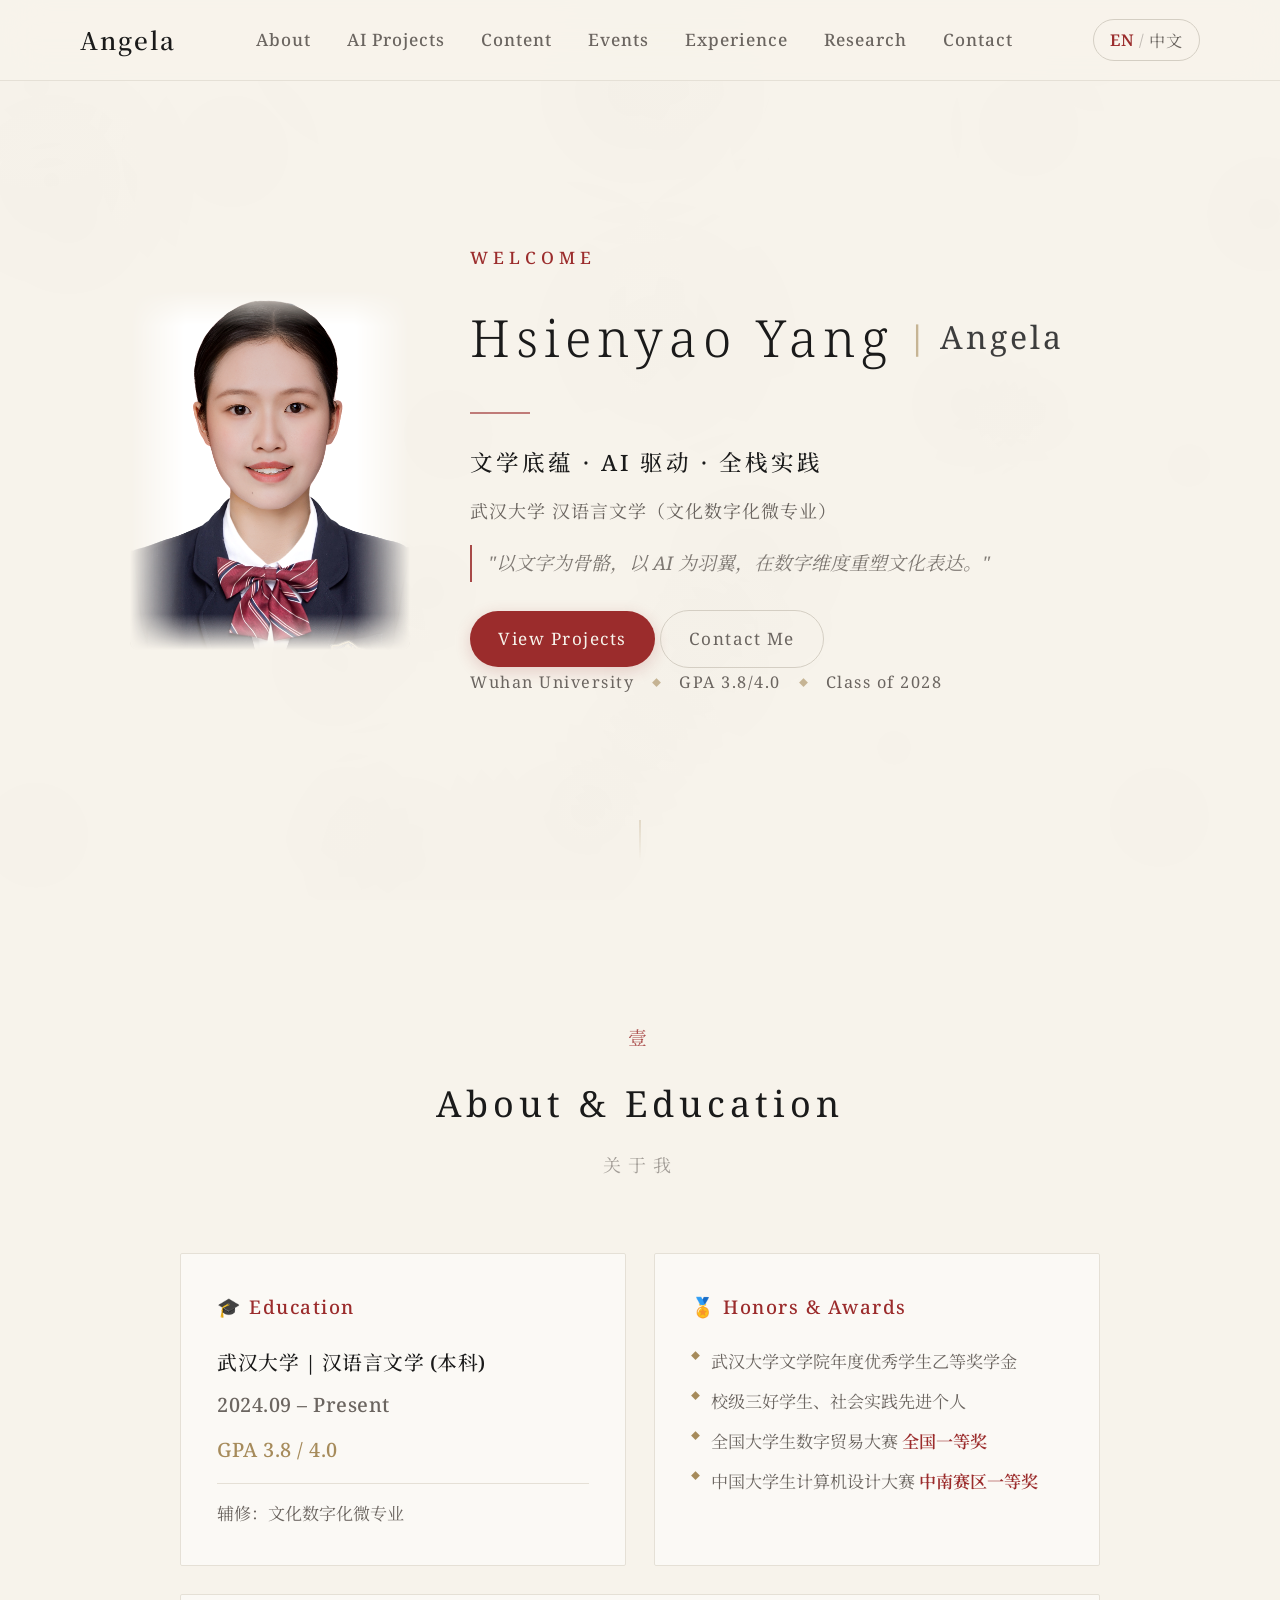
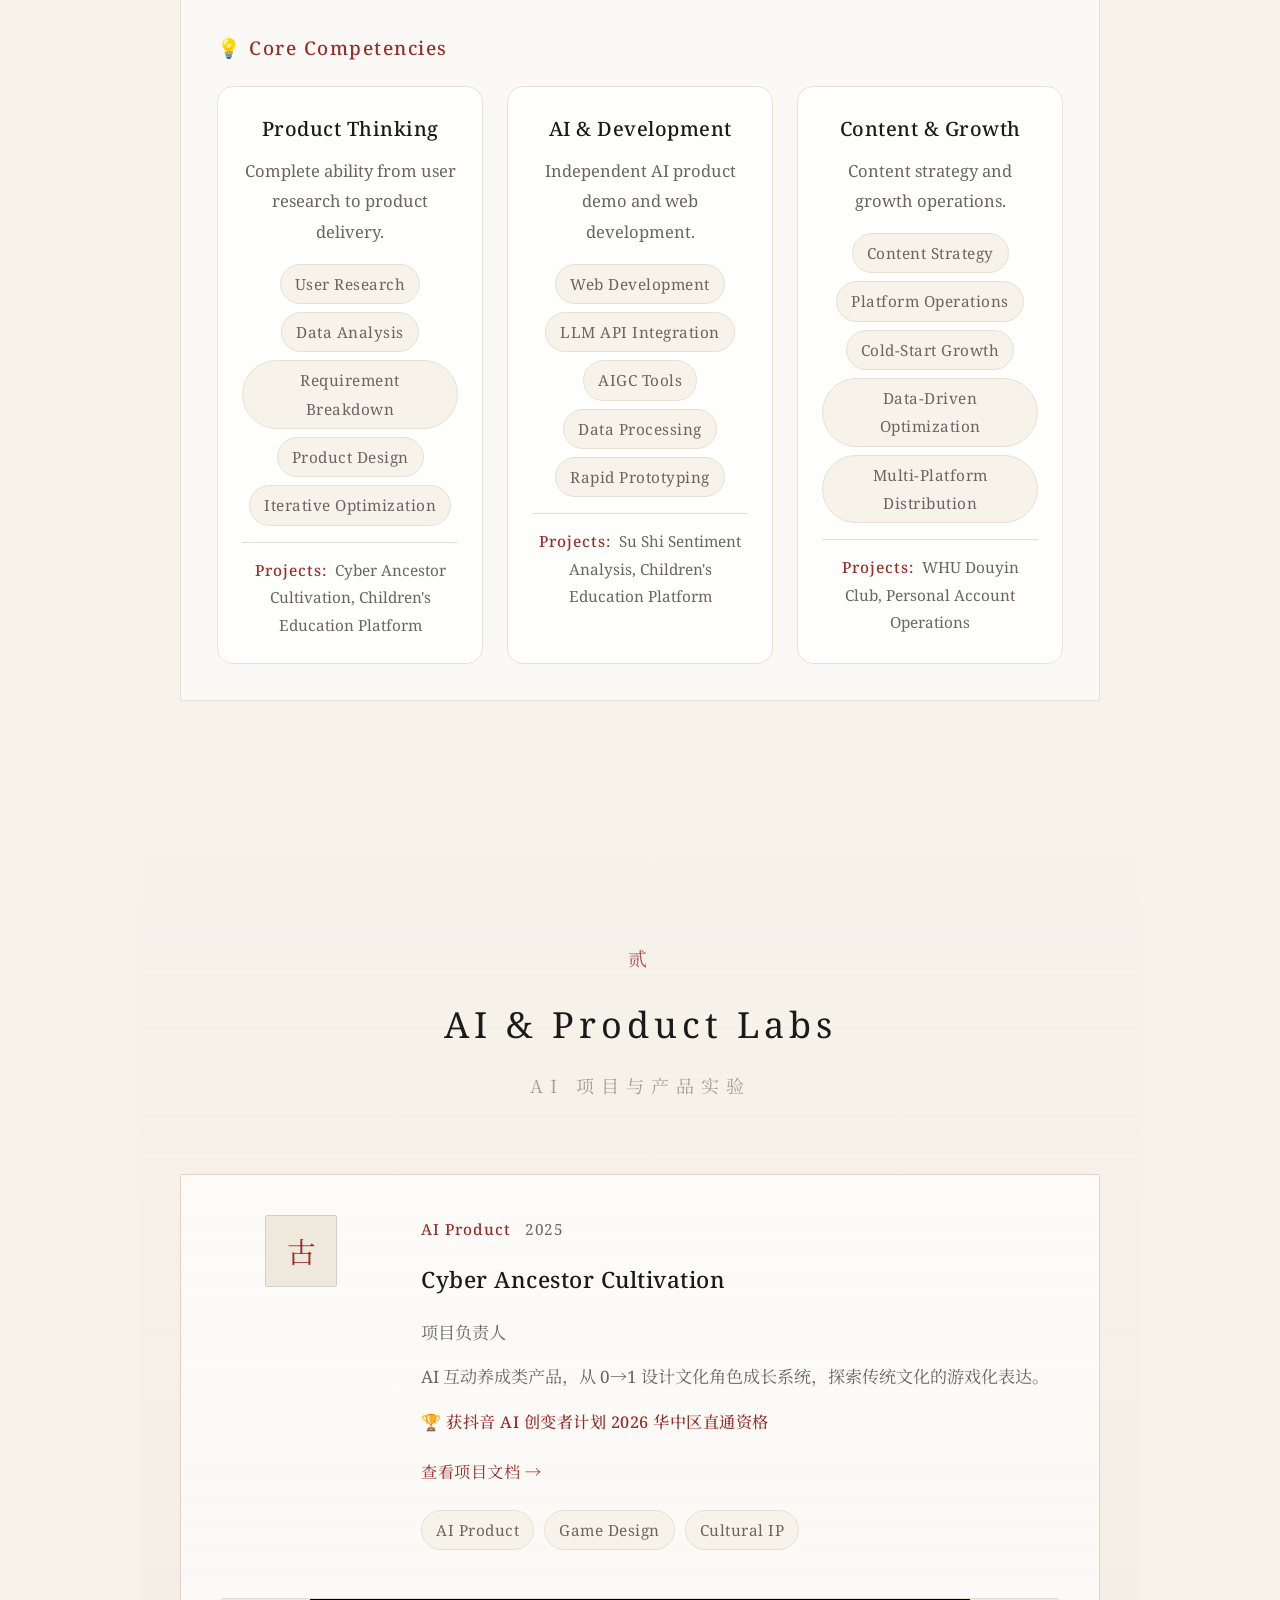
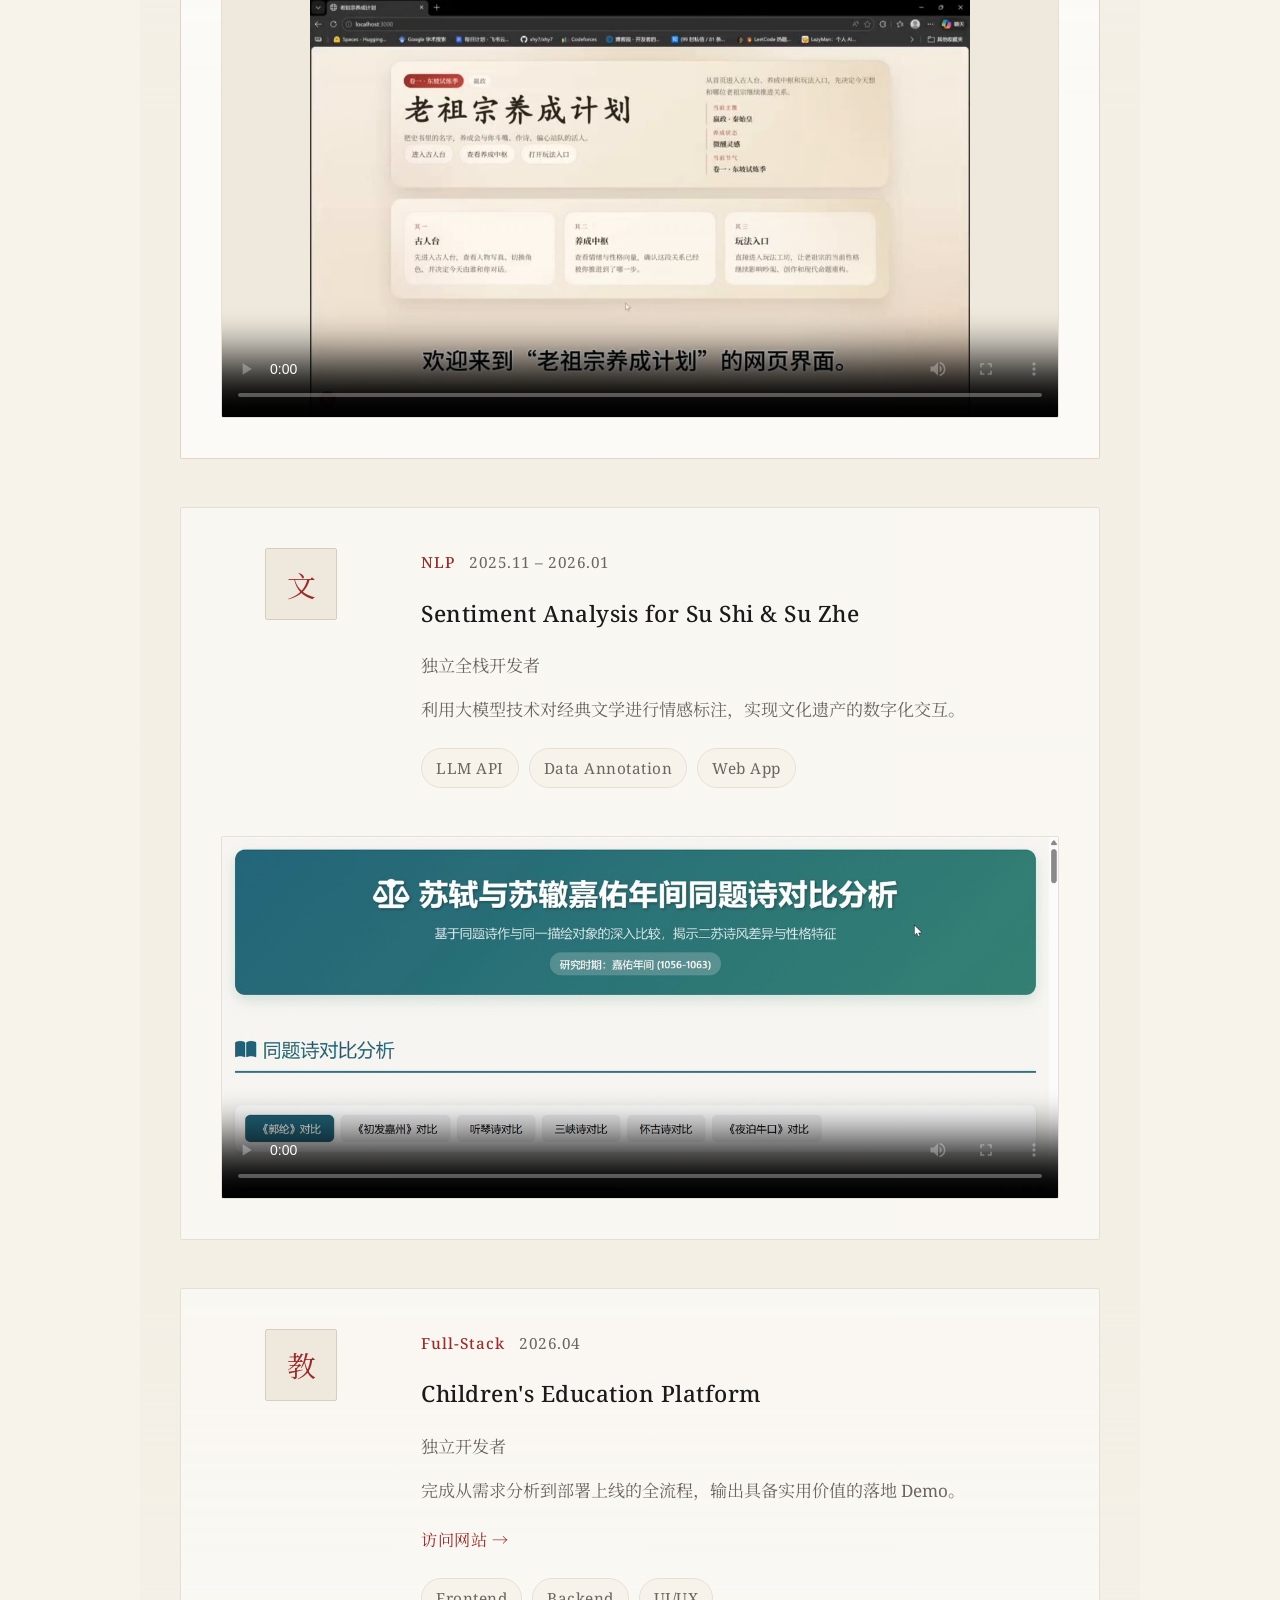
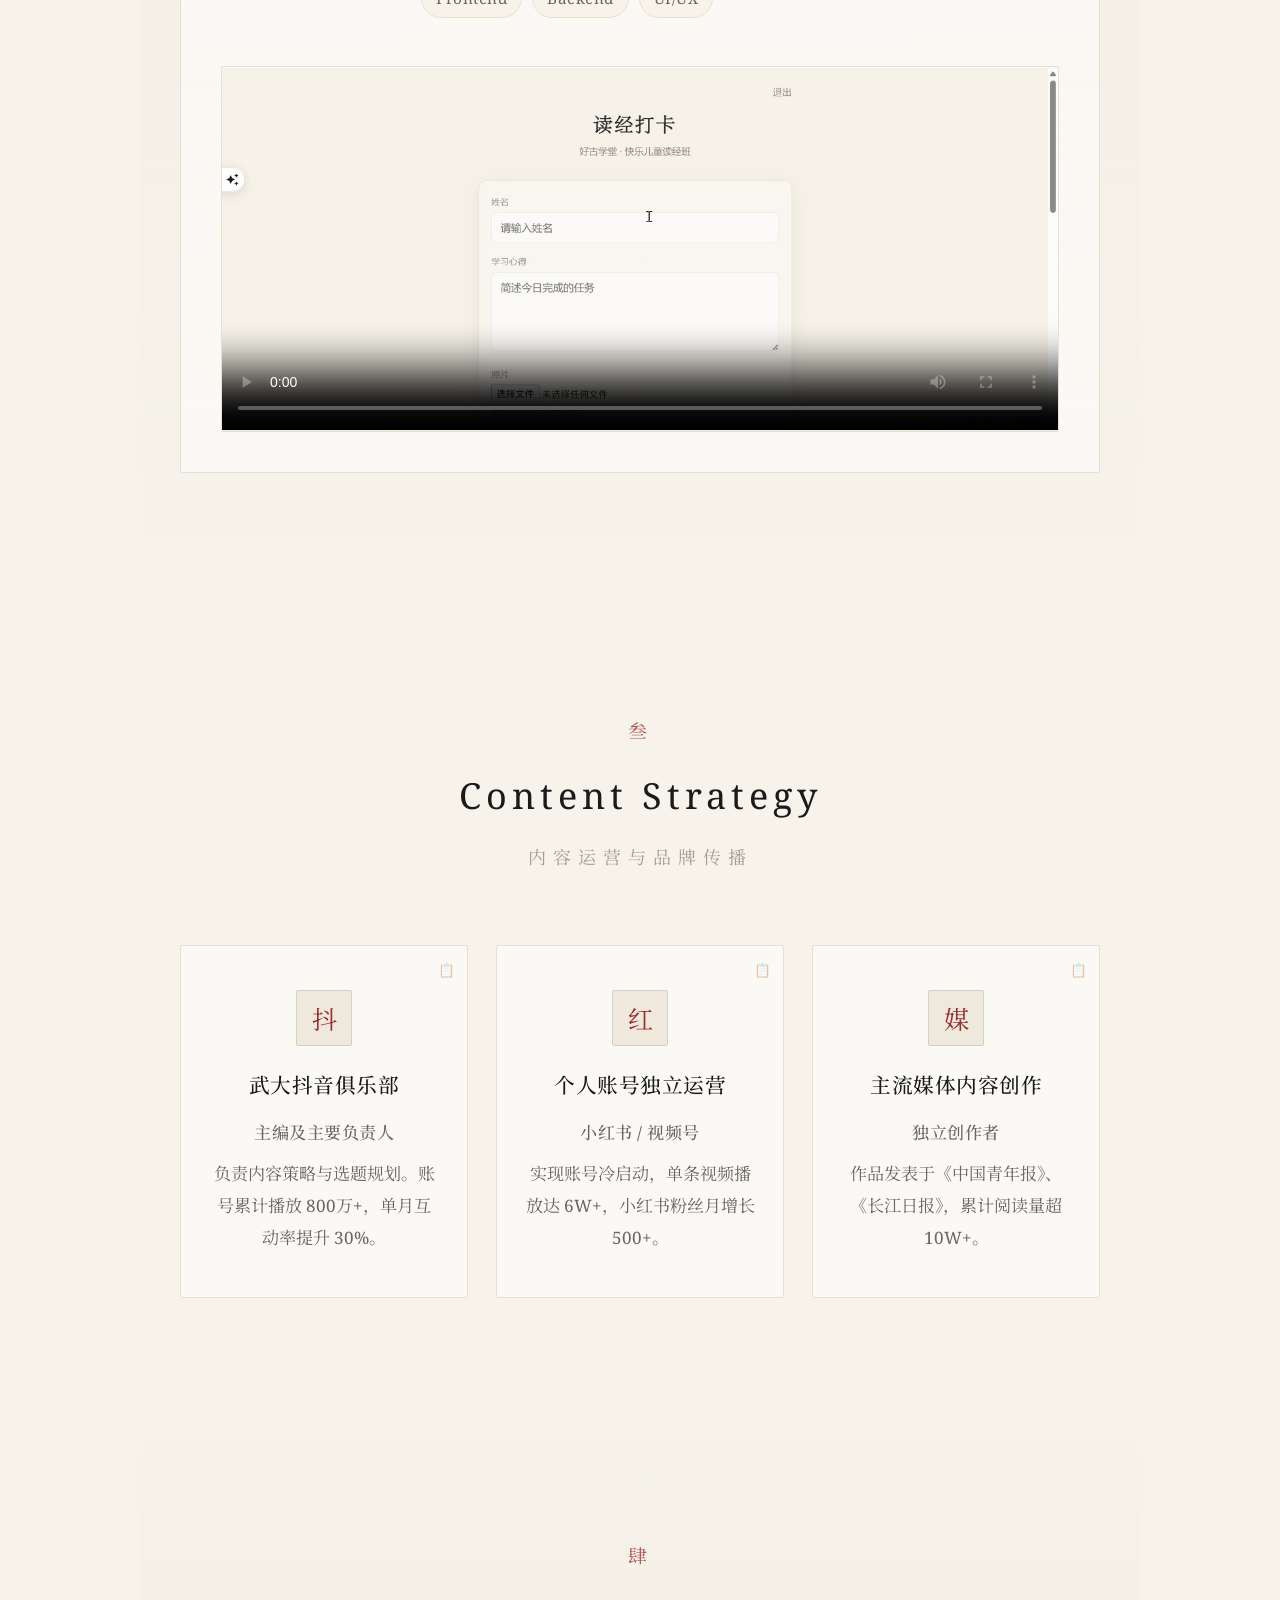
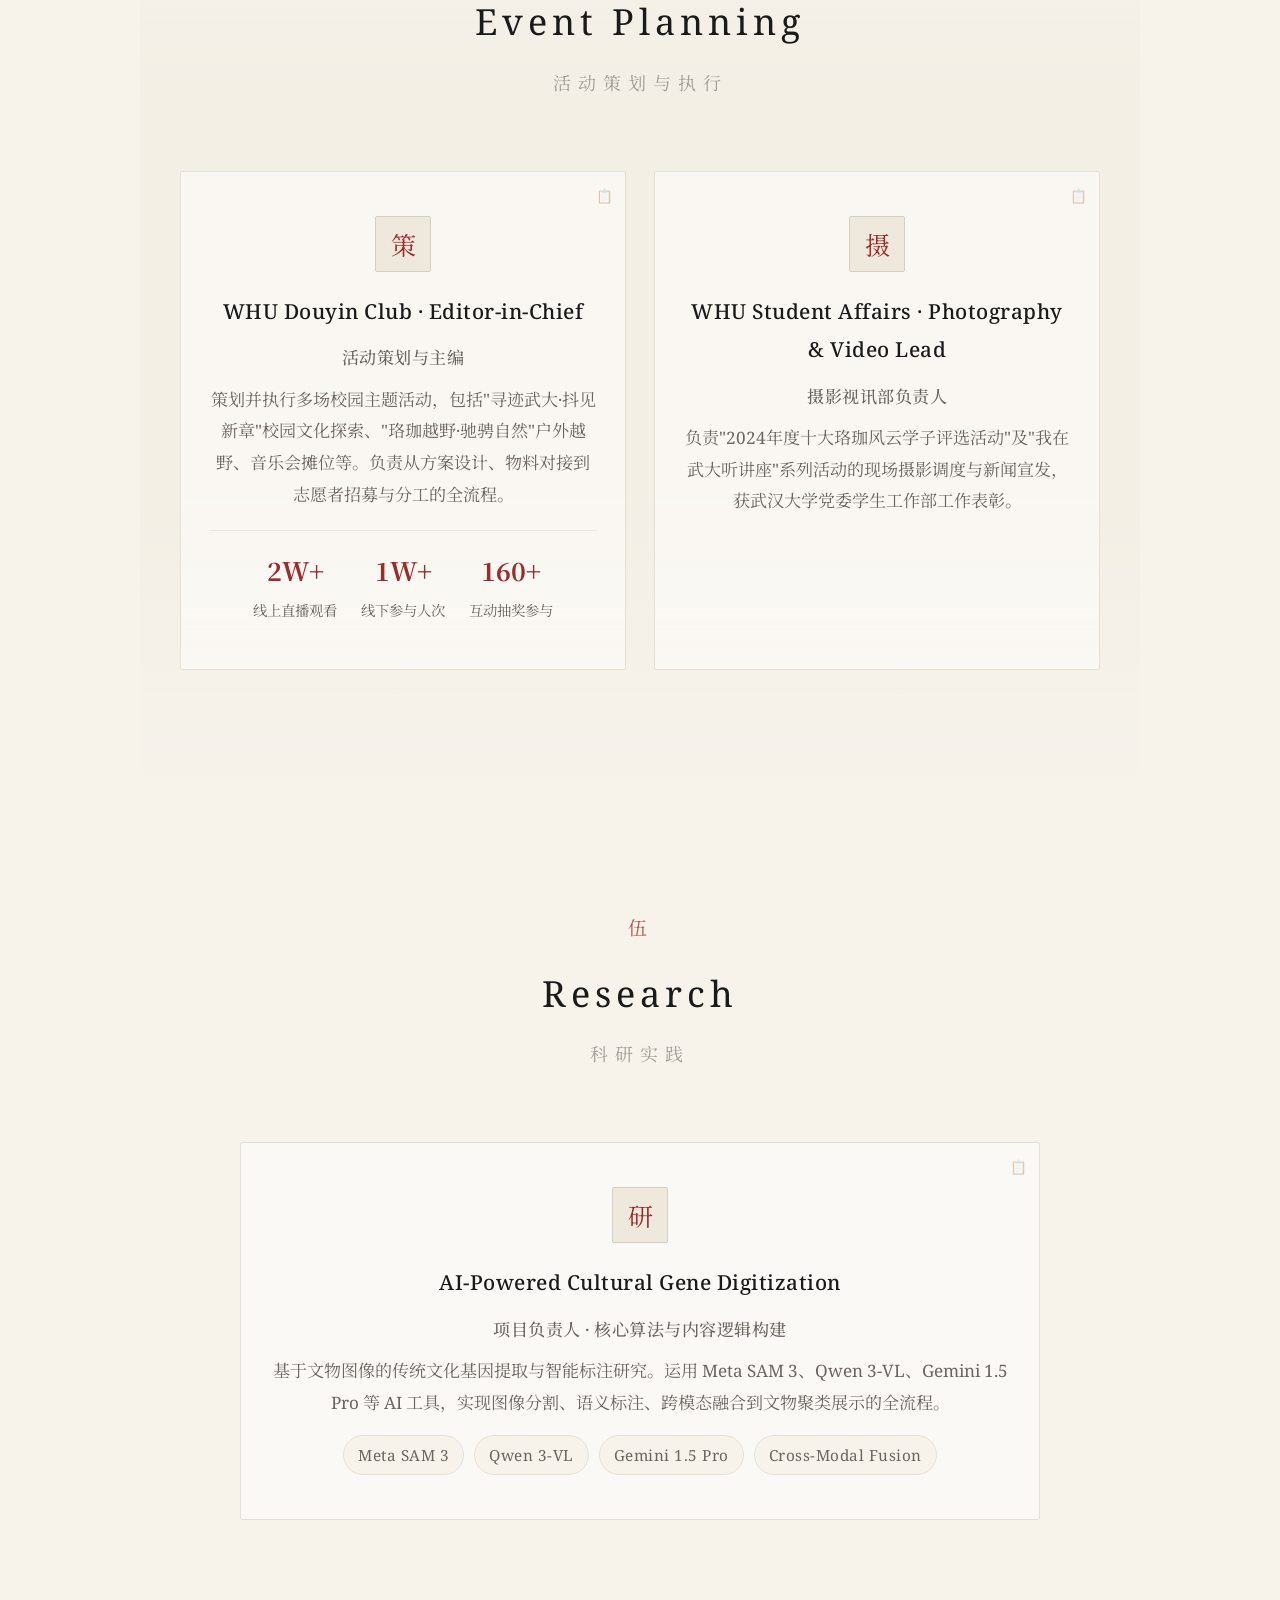
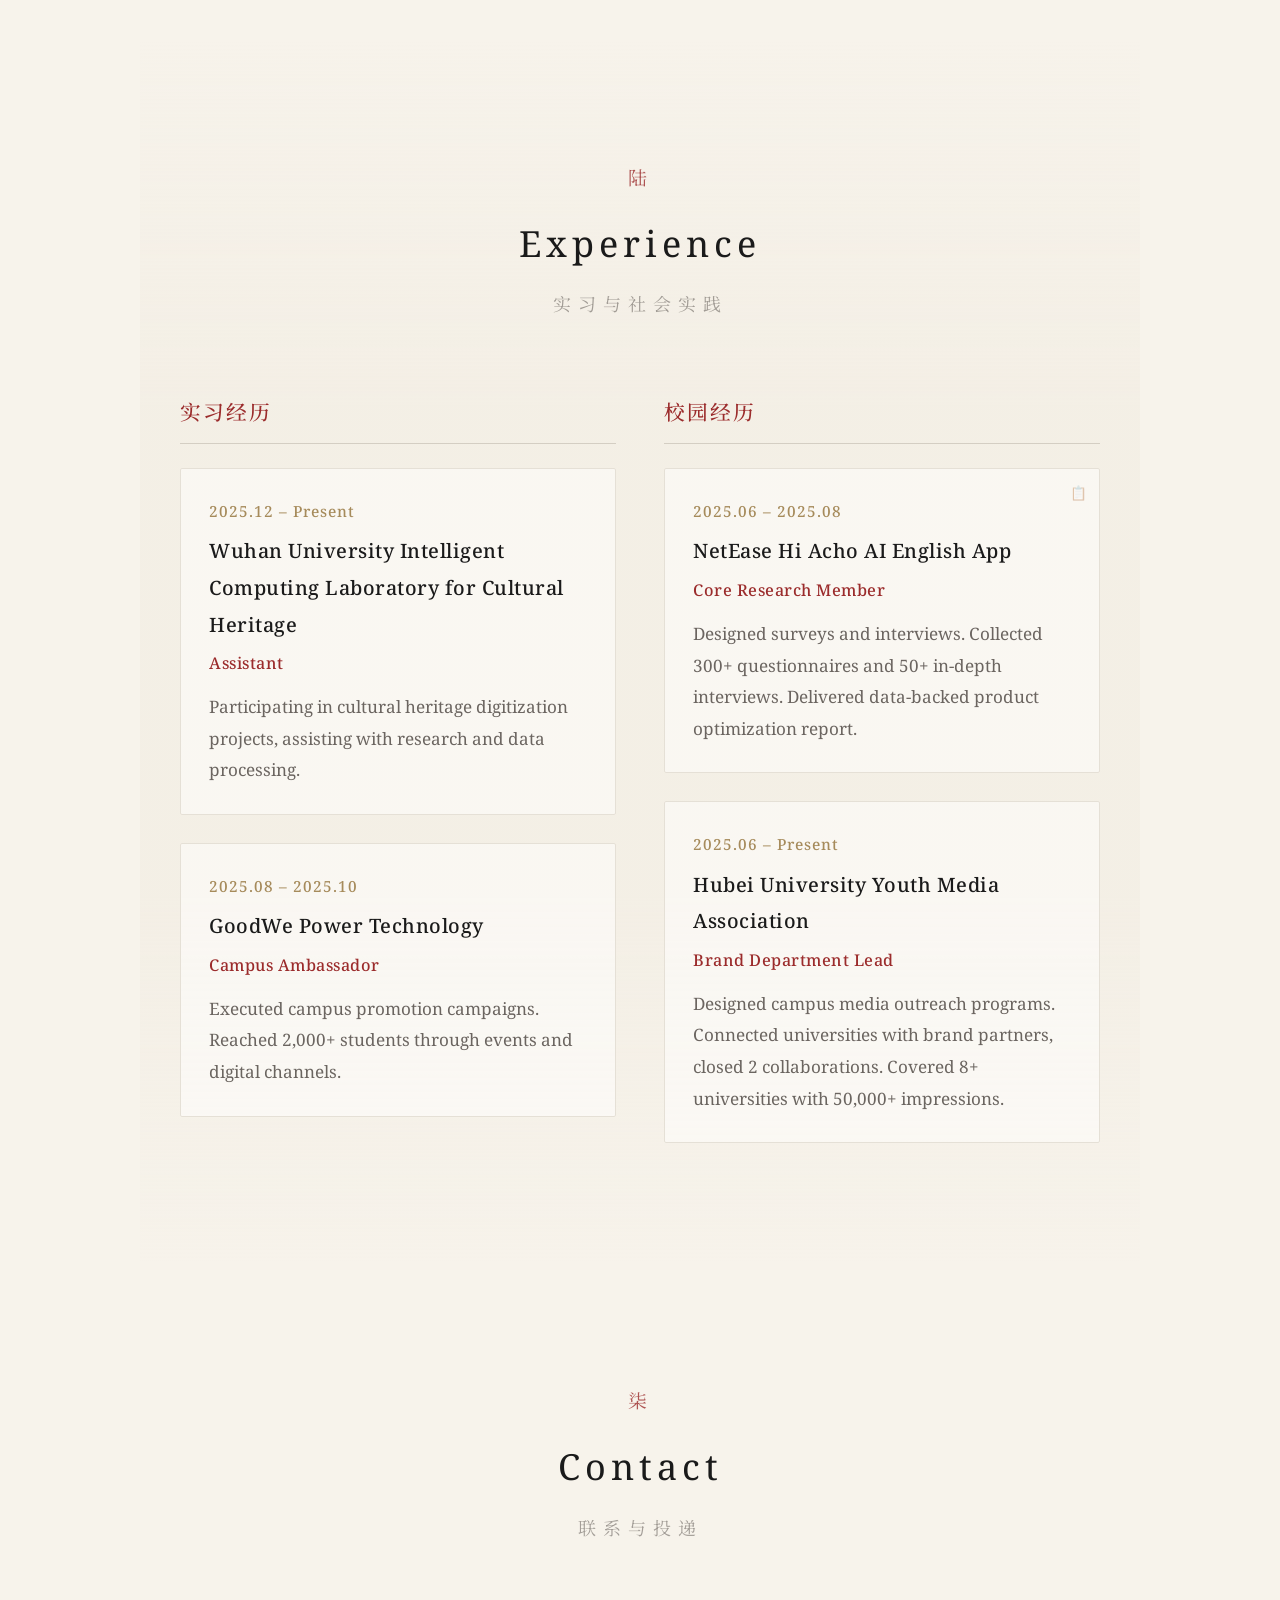
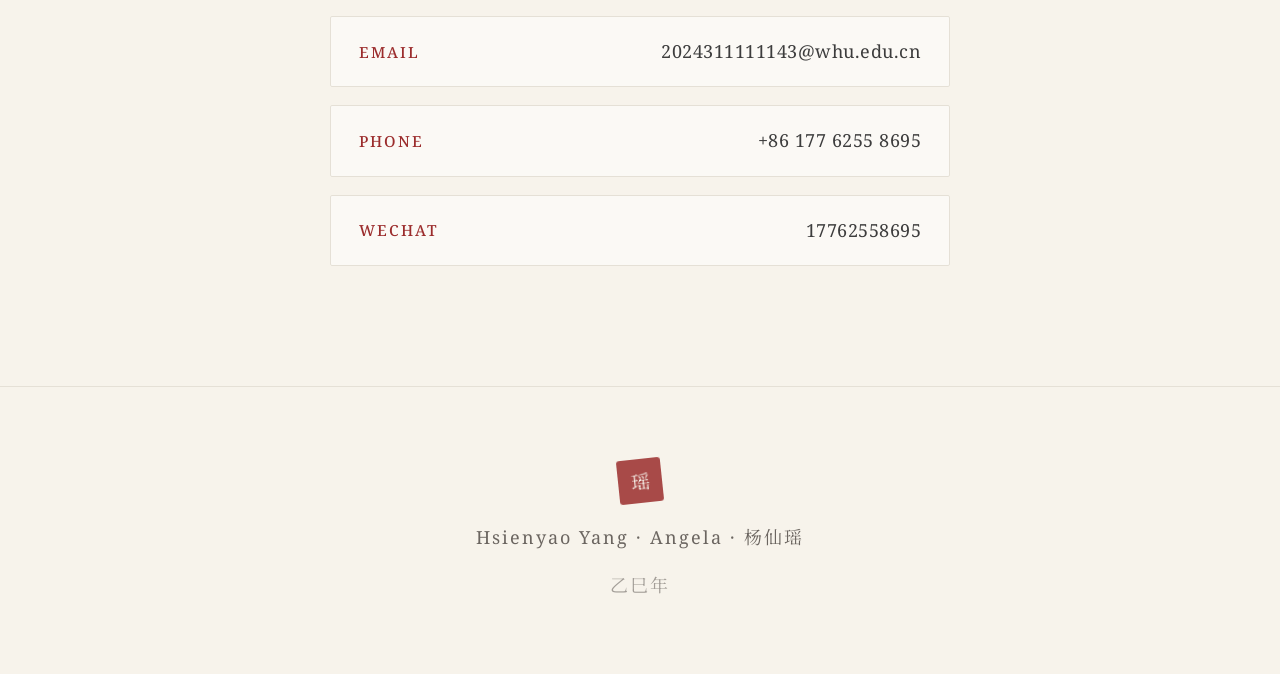
==== commit 9400e8e4: "Remove intent direction from Contact" ====
--- a/index.html
+++ b/index.html
@@ -386,12 +386,6 @@
                 <p class="section-subtitle" data-i18n="contact.subtitle">联系与投递</p>
             </div>
             <div class="contact-body">
-                <div class="contact-intent">
-                    <div class="intent-item">
-                        <span class="intent-label" data-i18n="contact.intent_label">意向方向</span>
-                        <span class="intent-value" data-i18n="contact.intent">产品运营 | 用户运营 | 内容策略 | 内容创作</span>
-                    </div>
-                </div>
                 <div class="contact-links">
                     <a href="mailto:2024311111143@whu.edu.cn" class="contact-item">
                         <span class="contact-label" data-i18n="contact.email">Email</span>
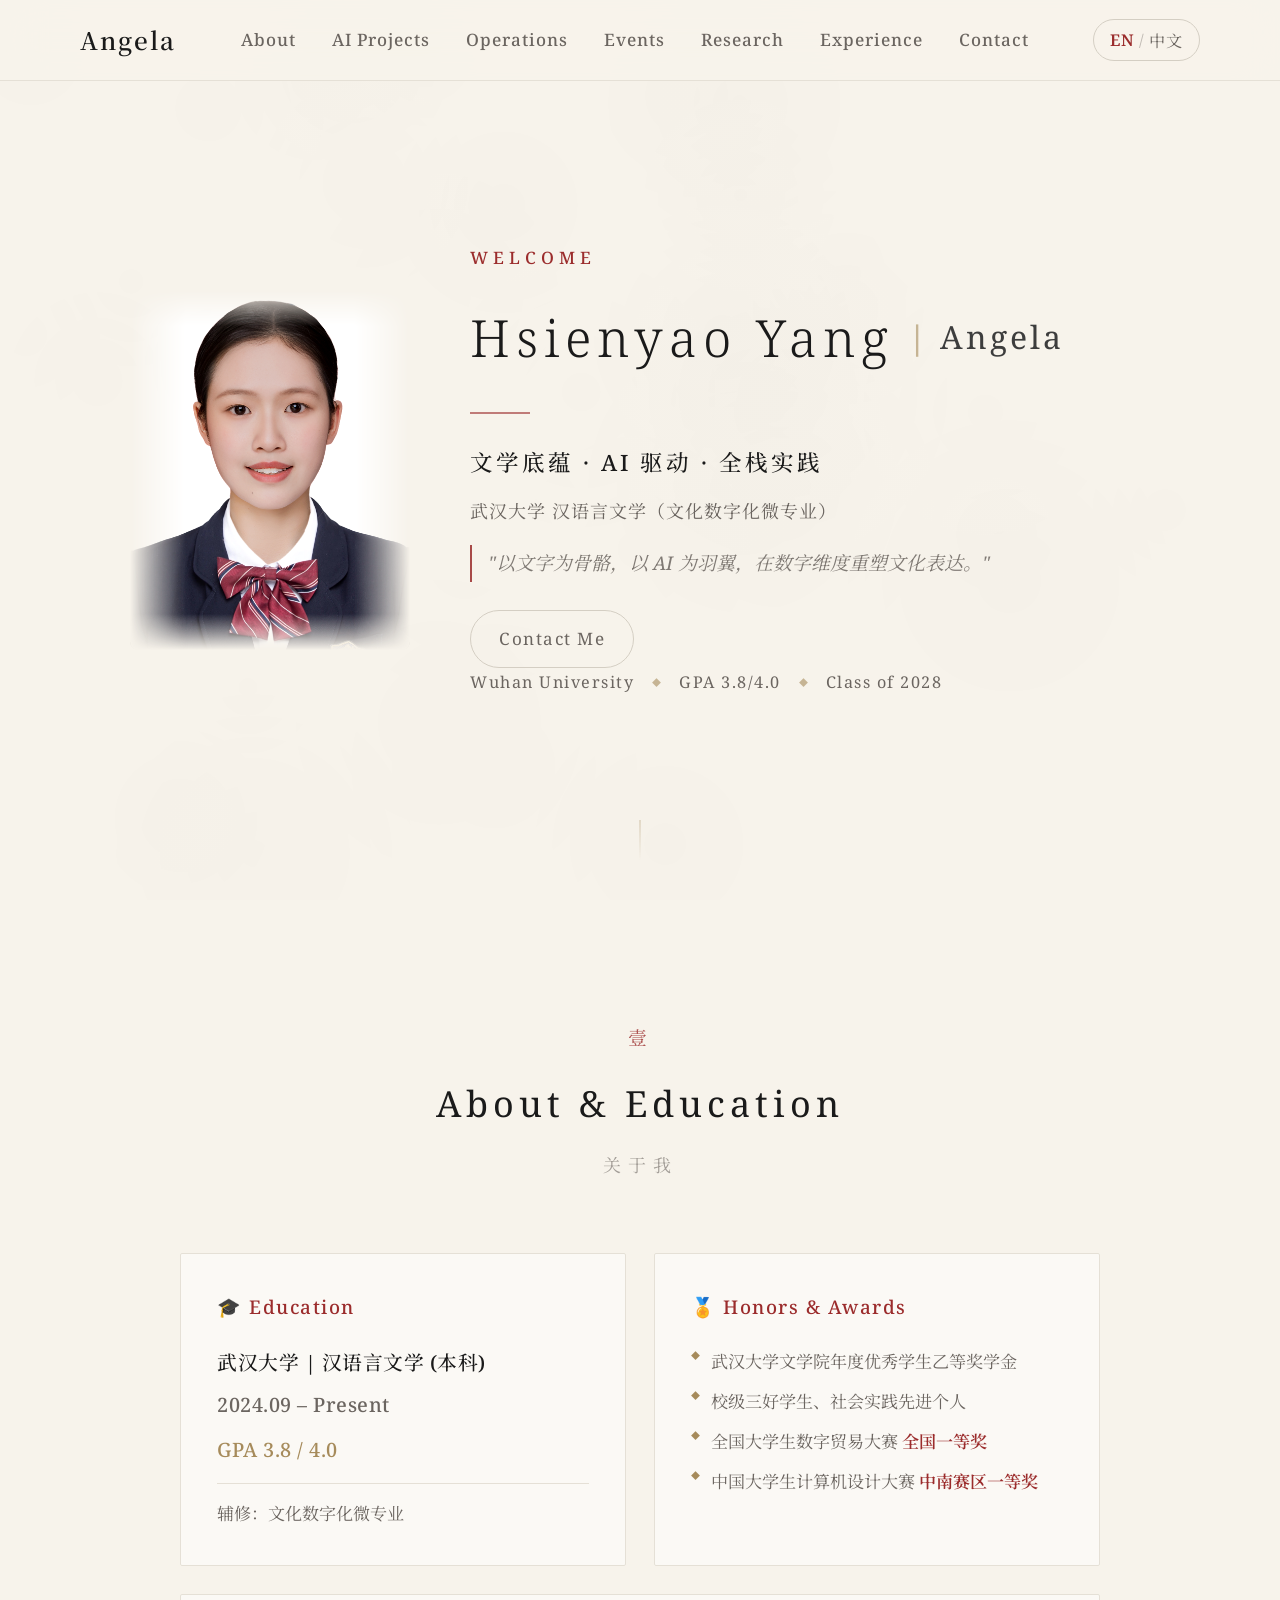
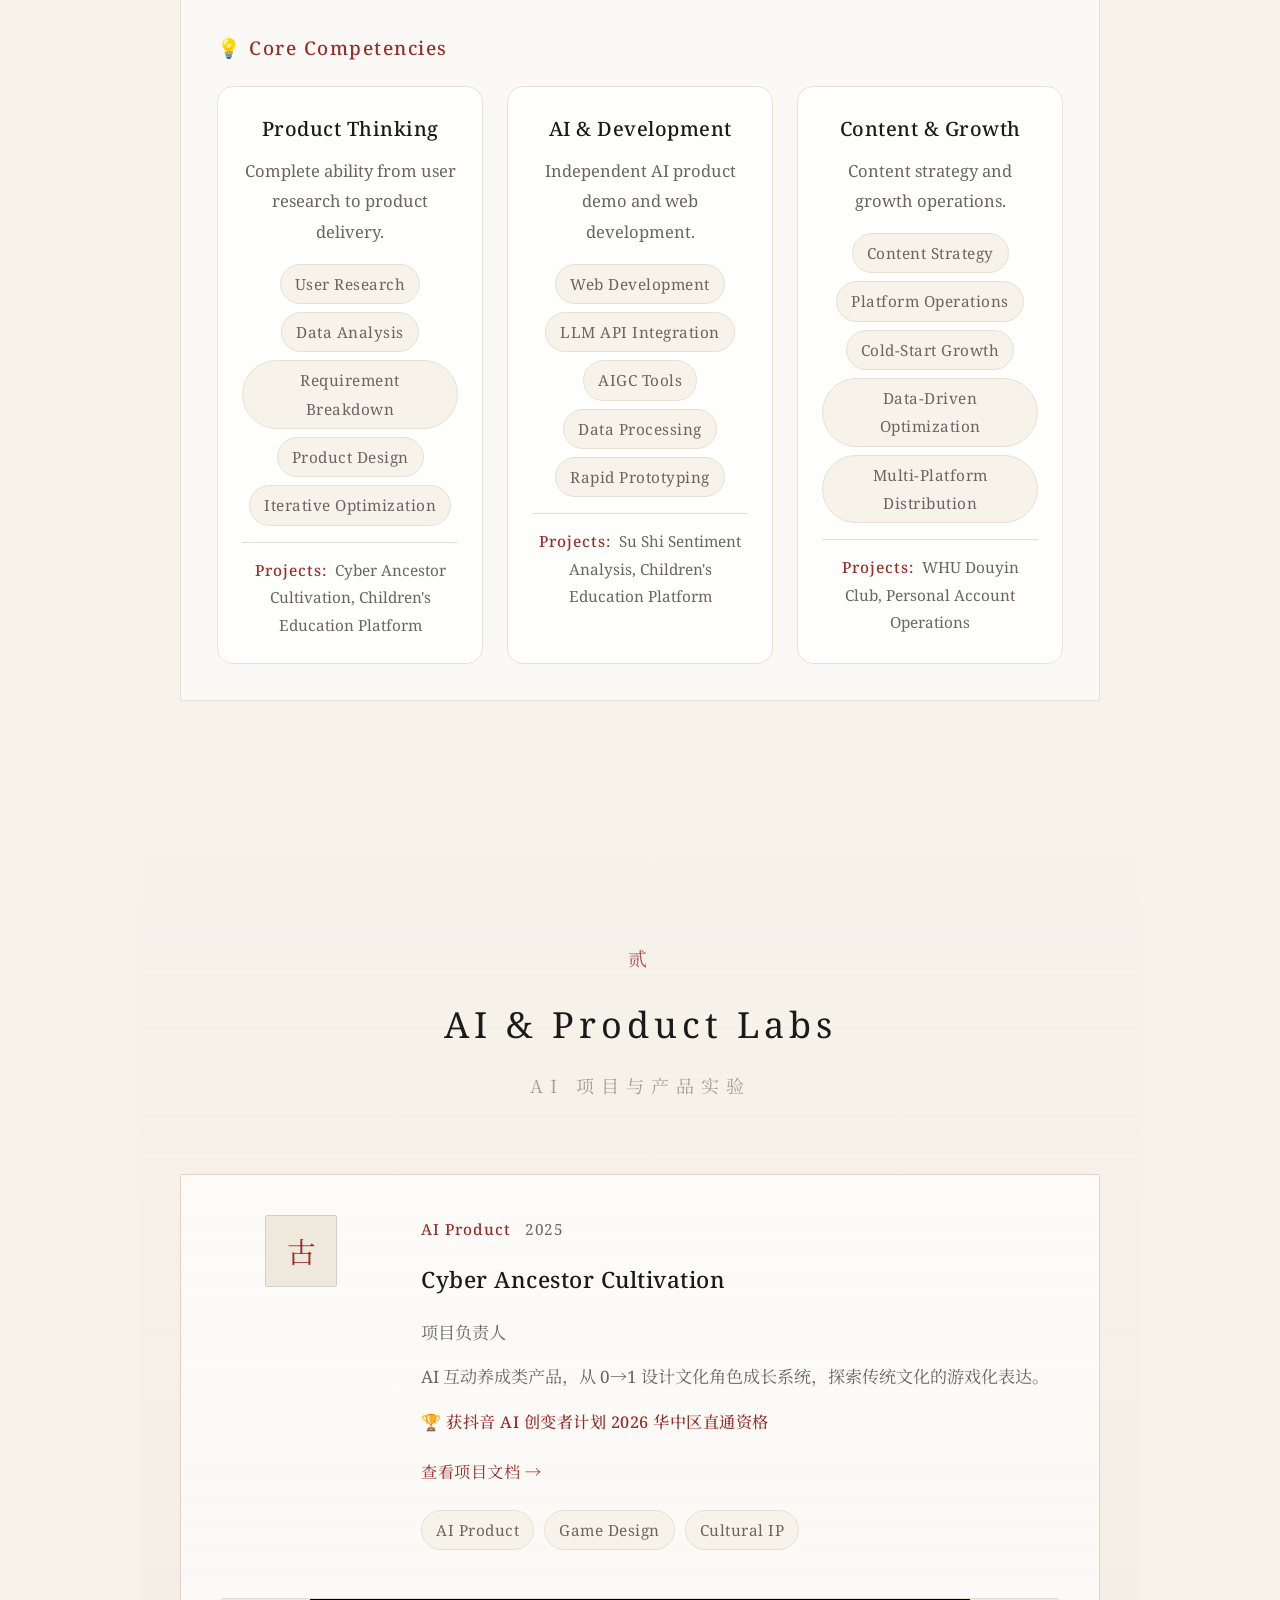
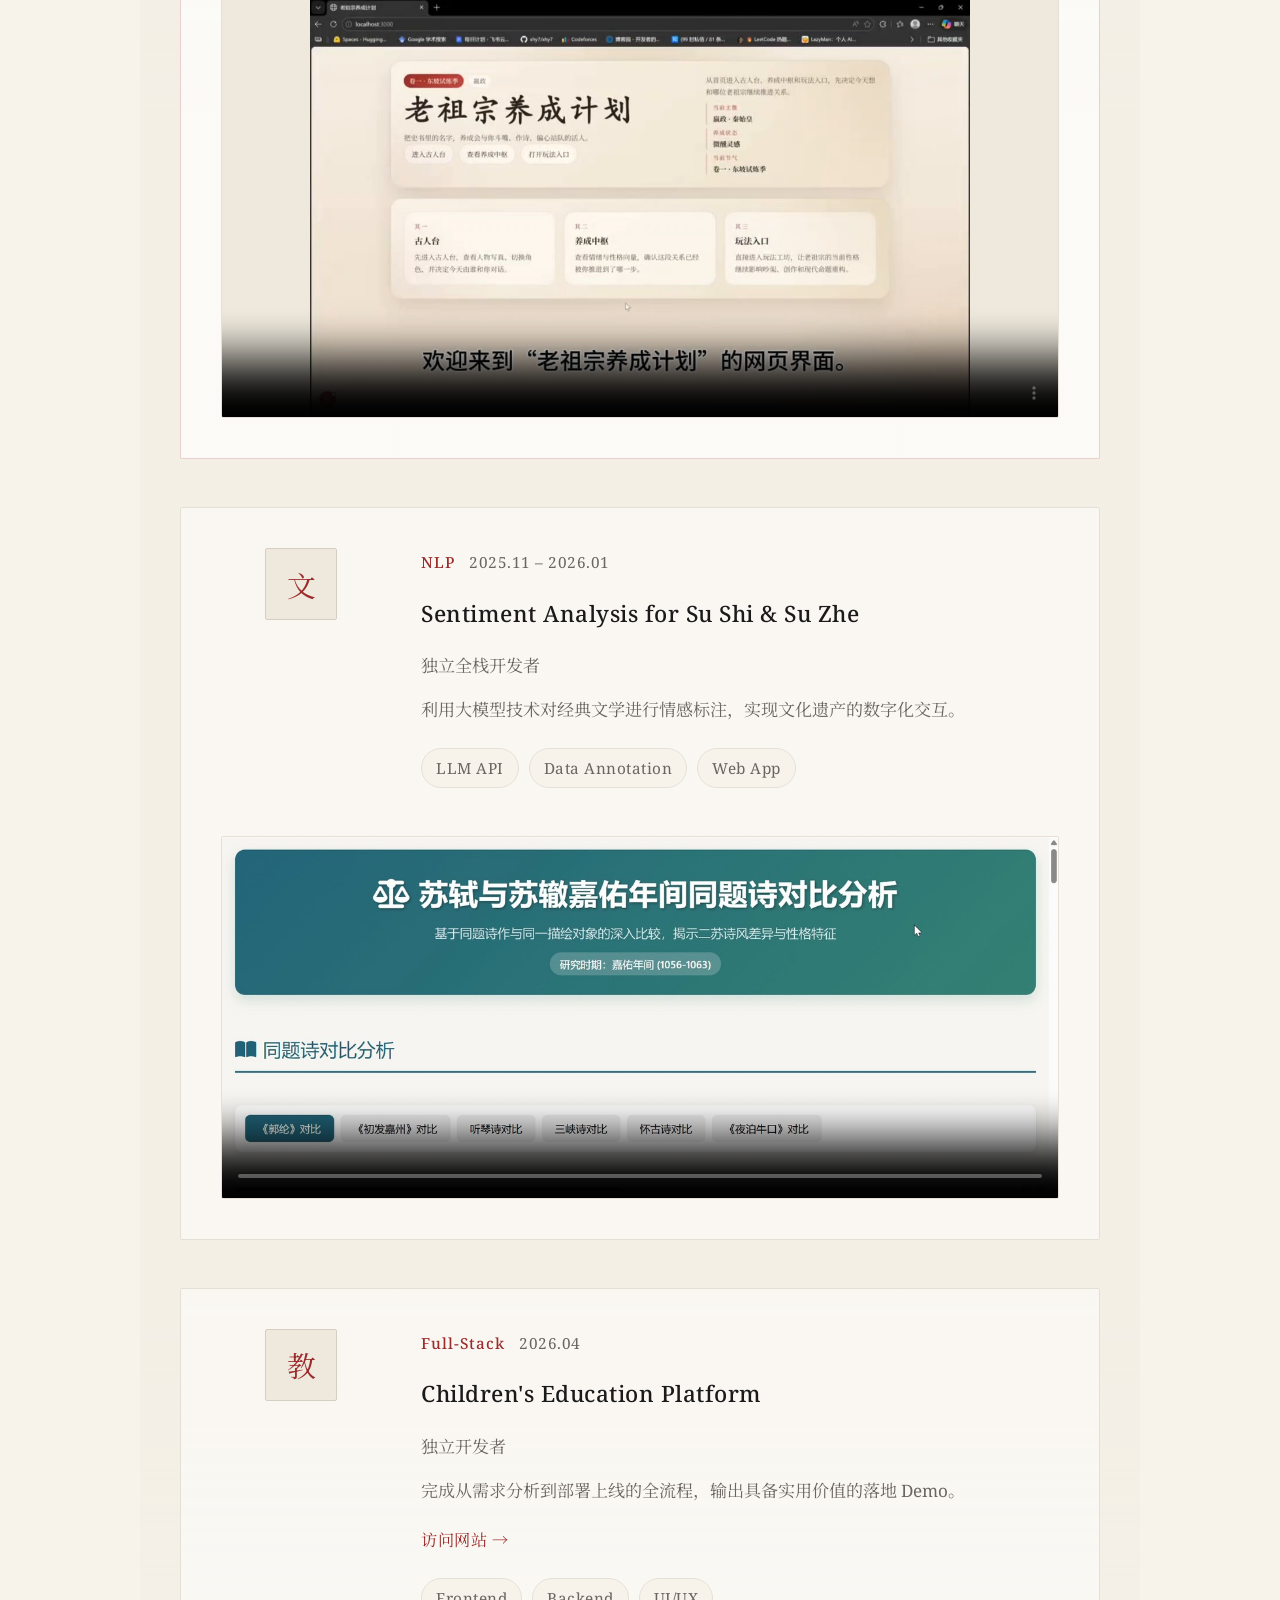
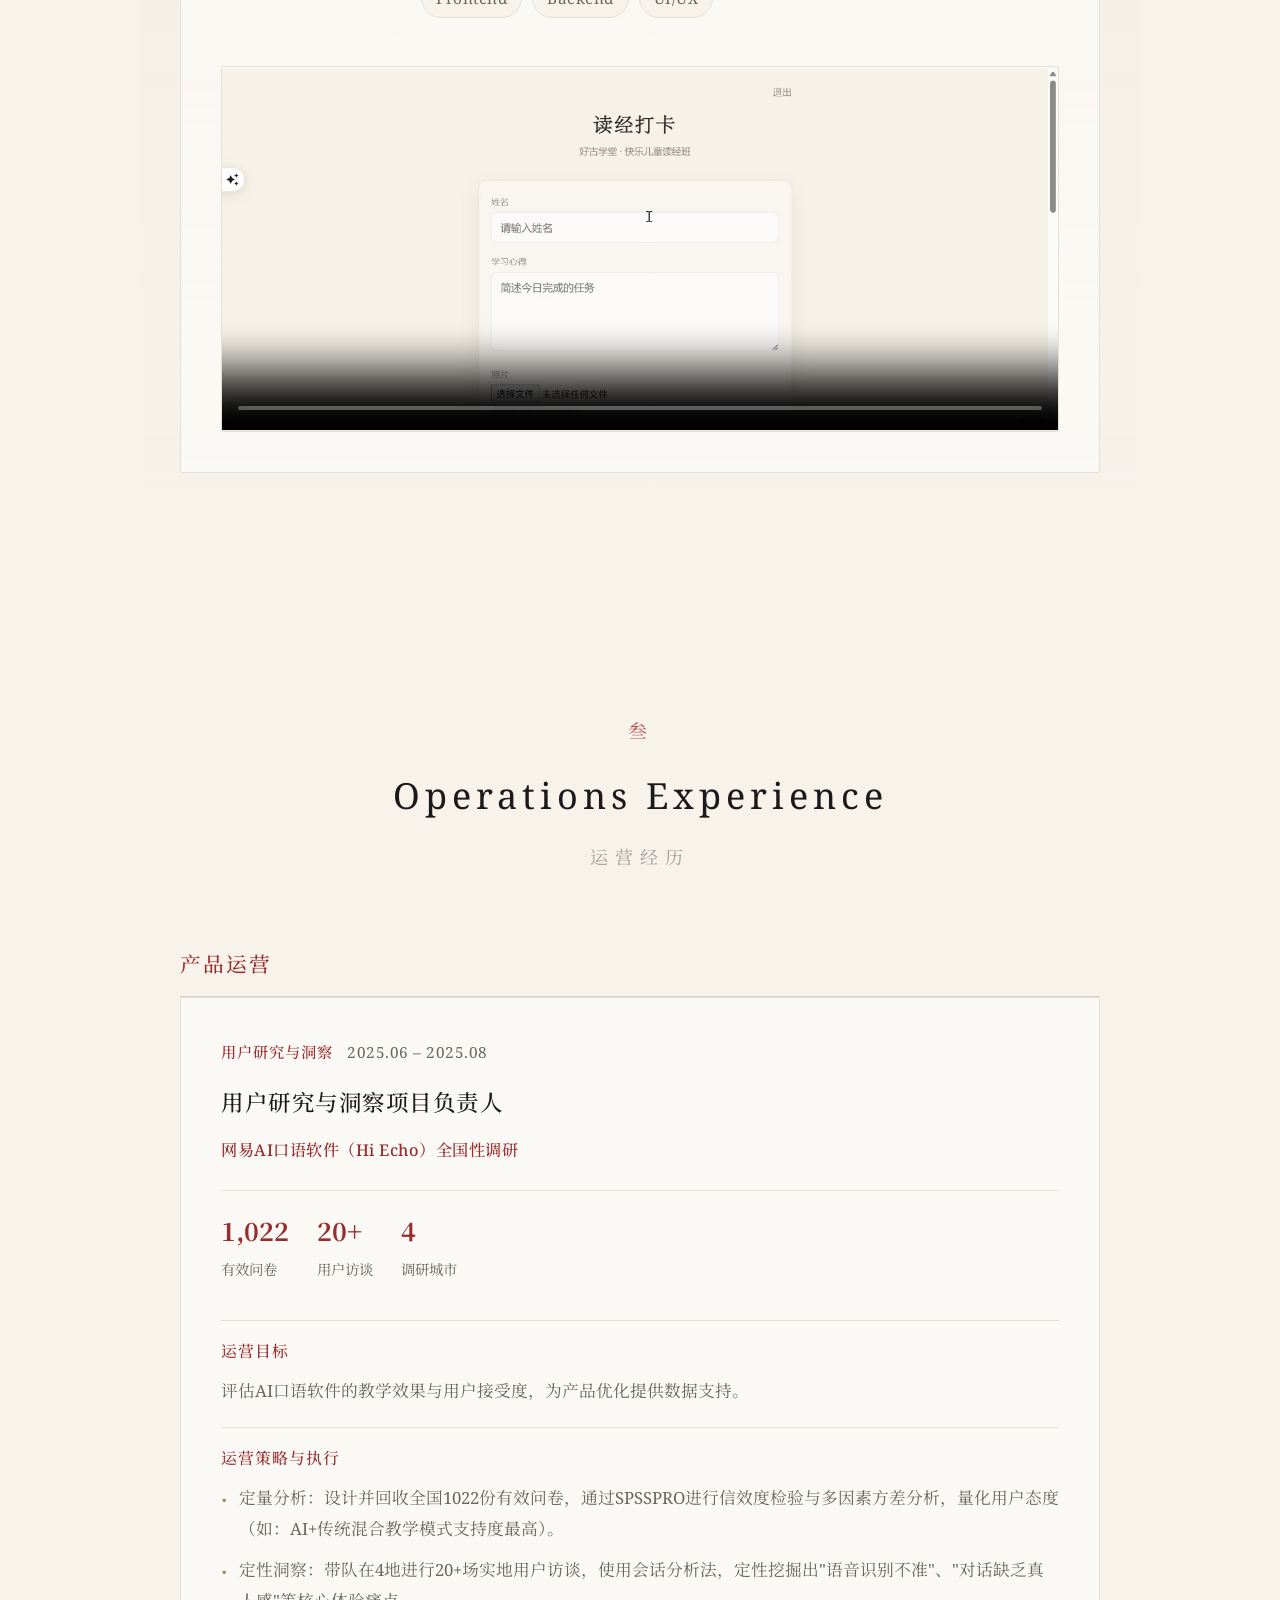
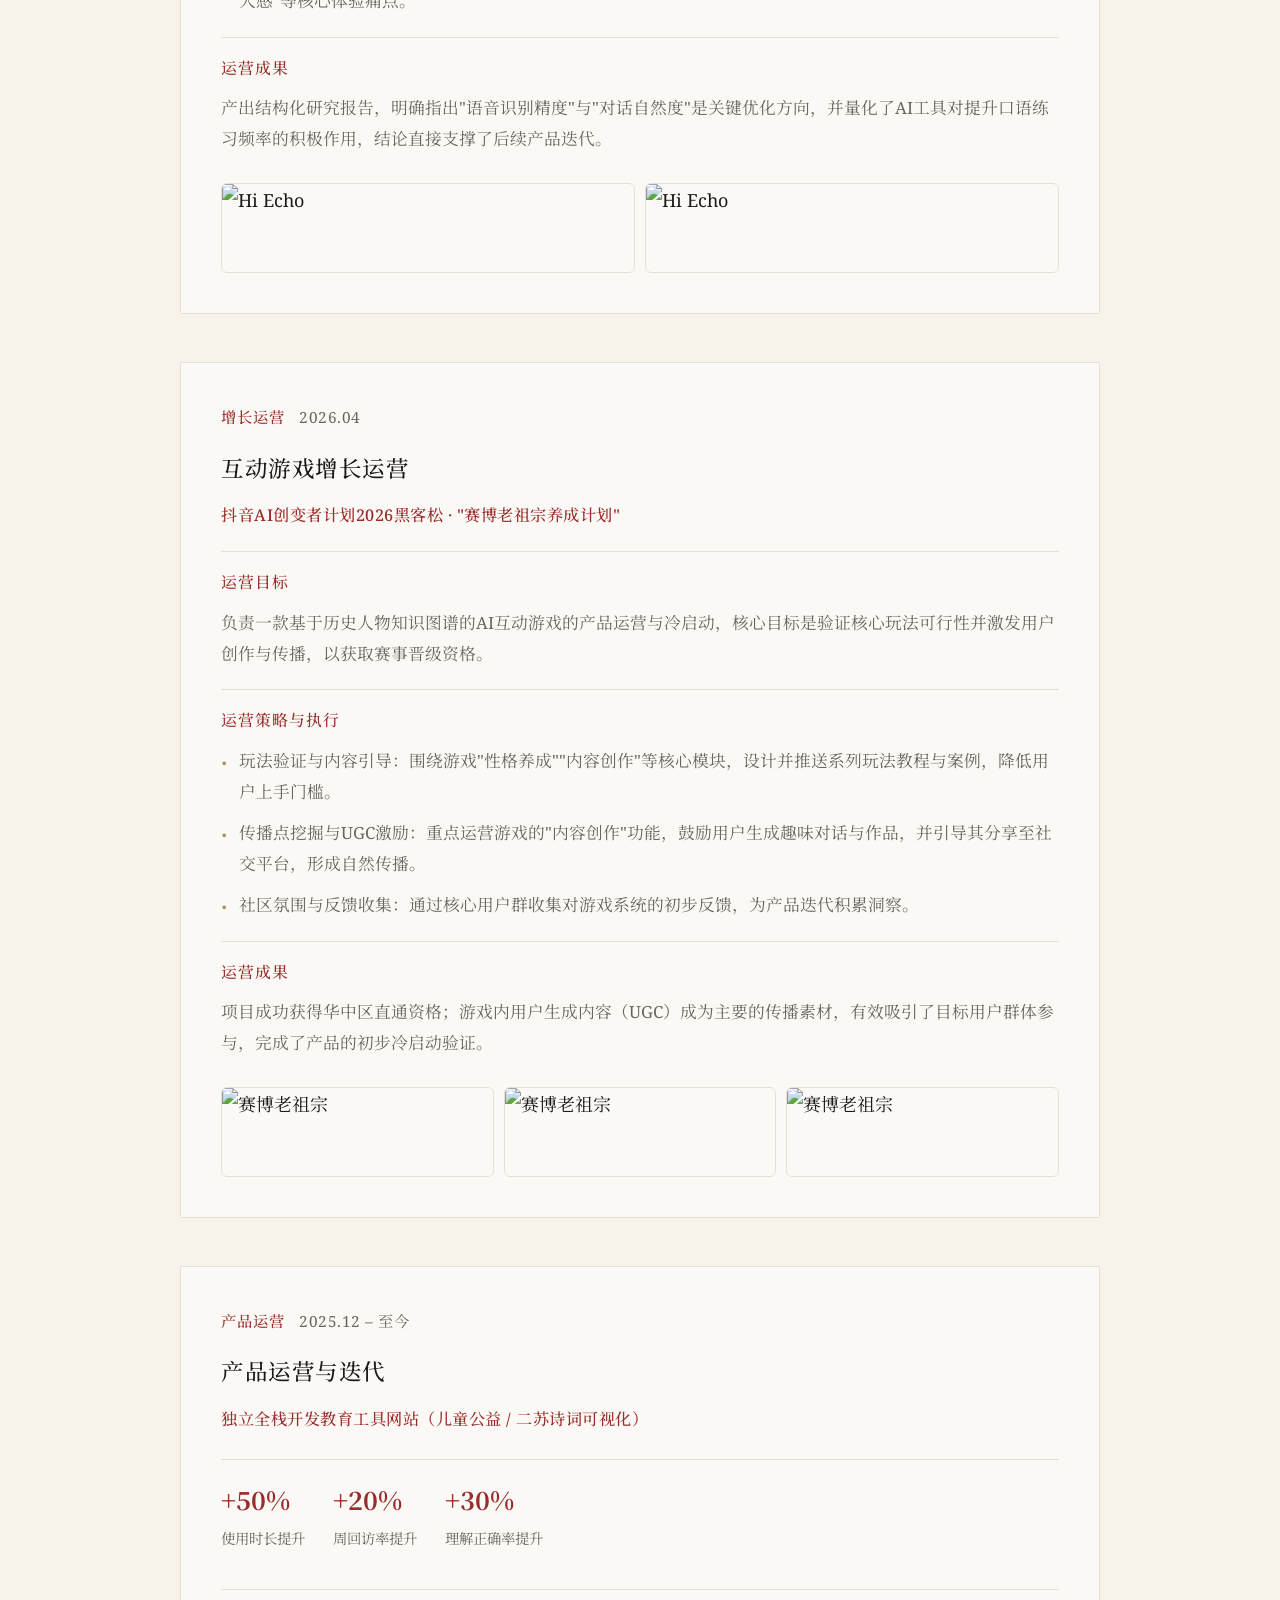
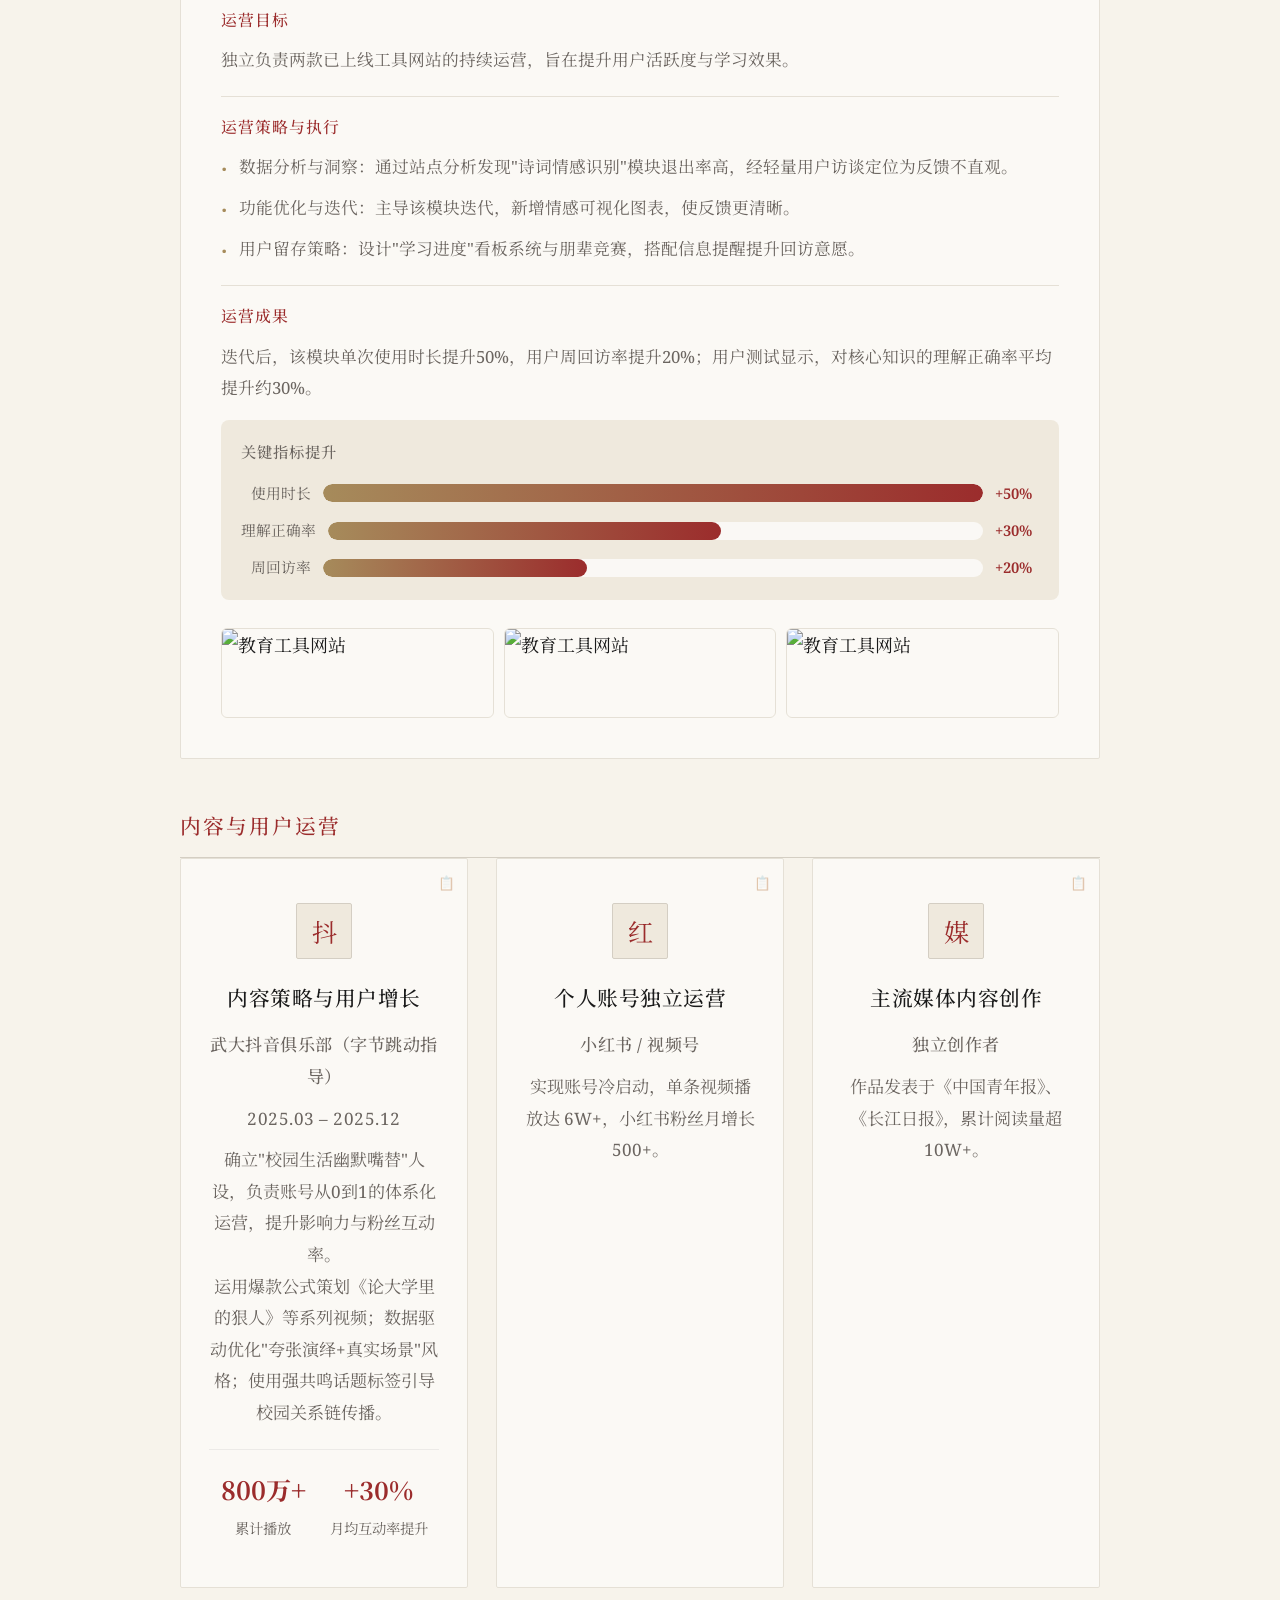
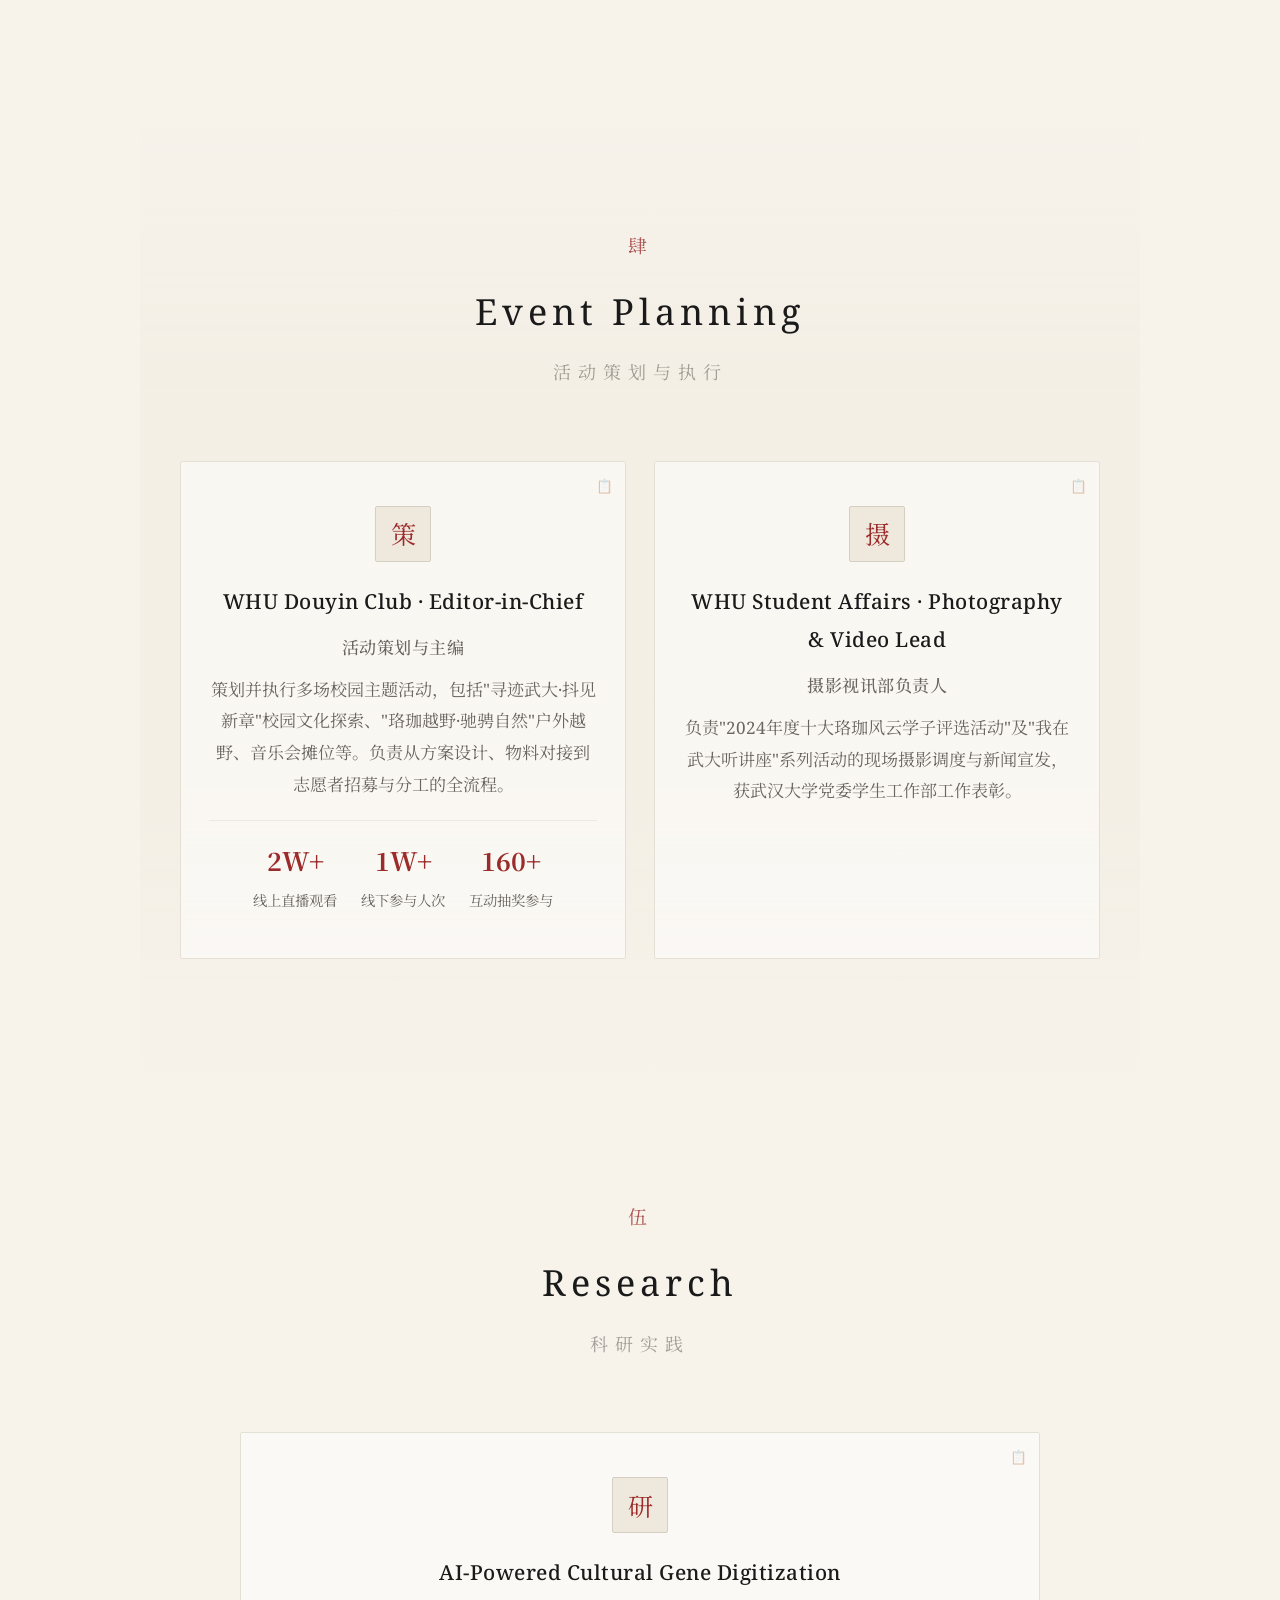
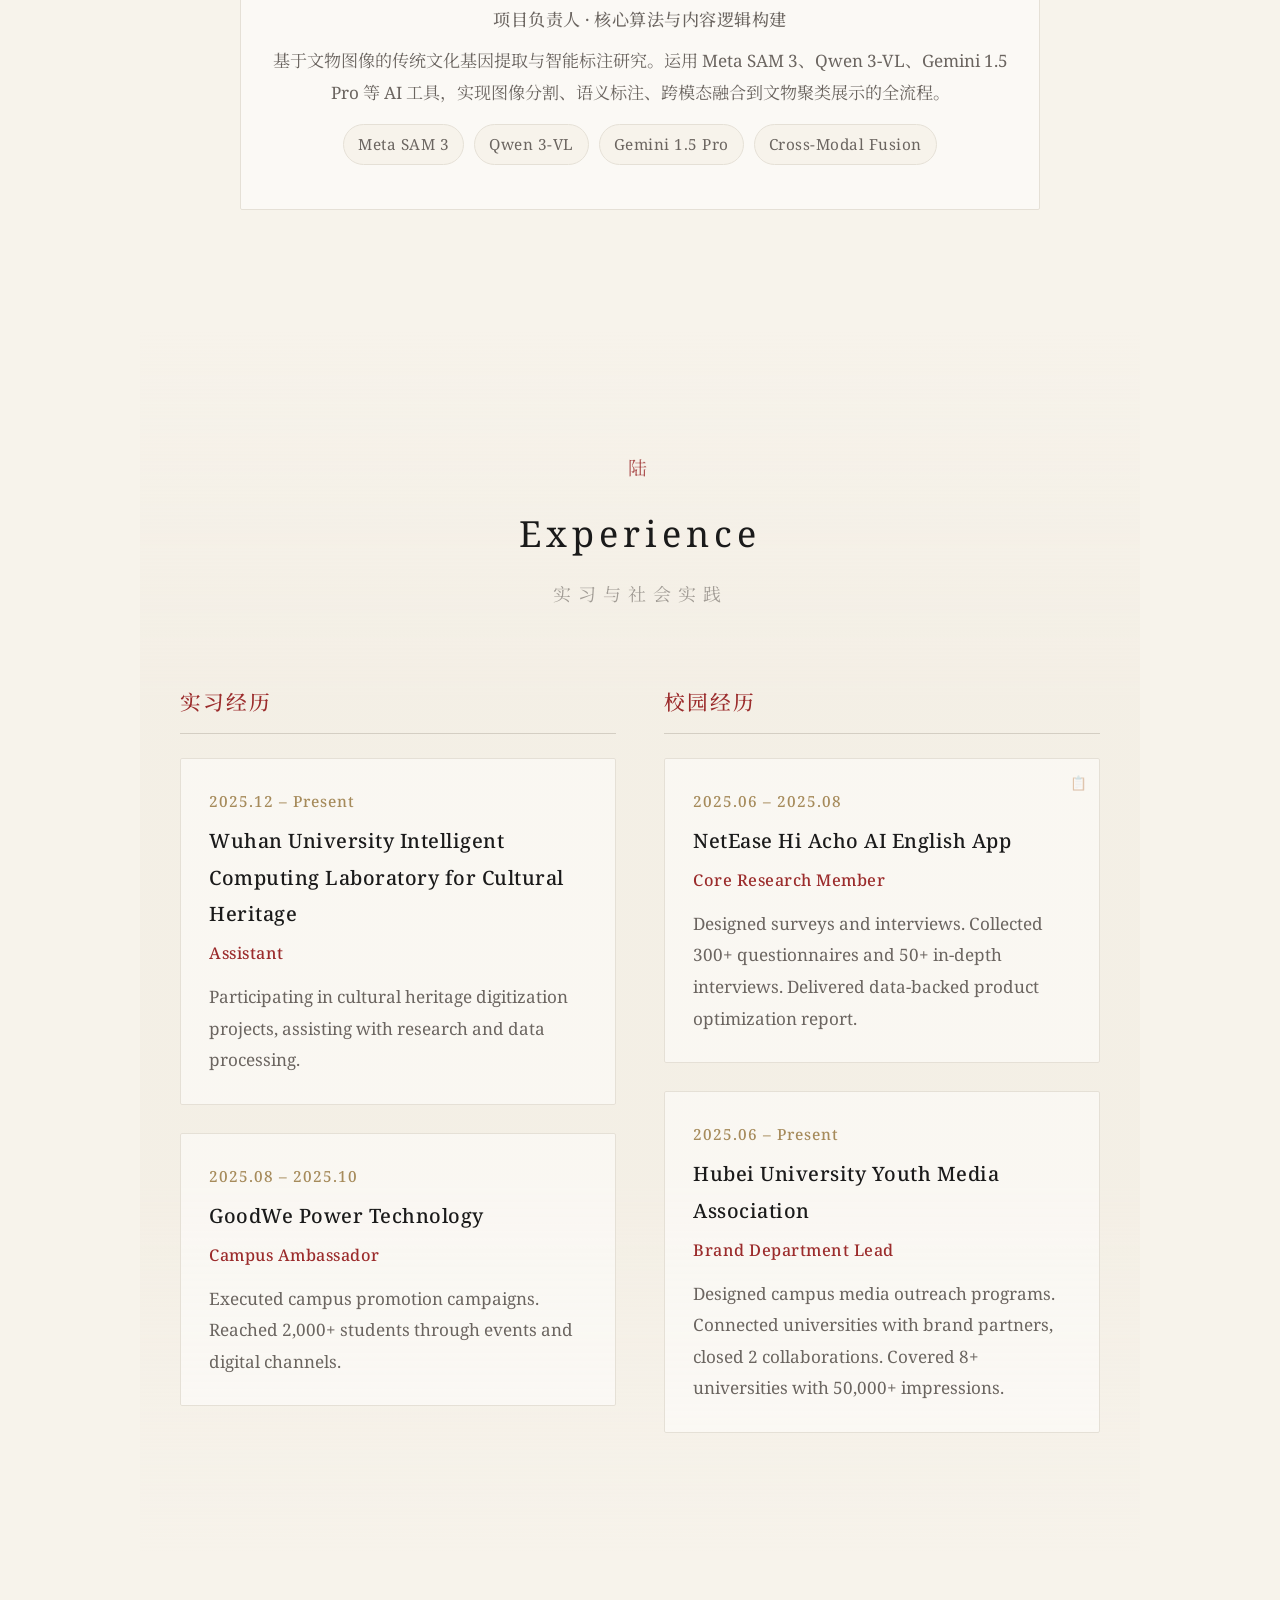
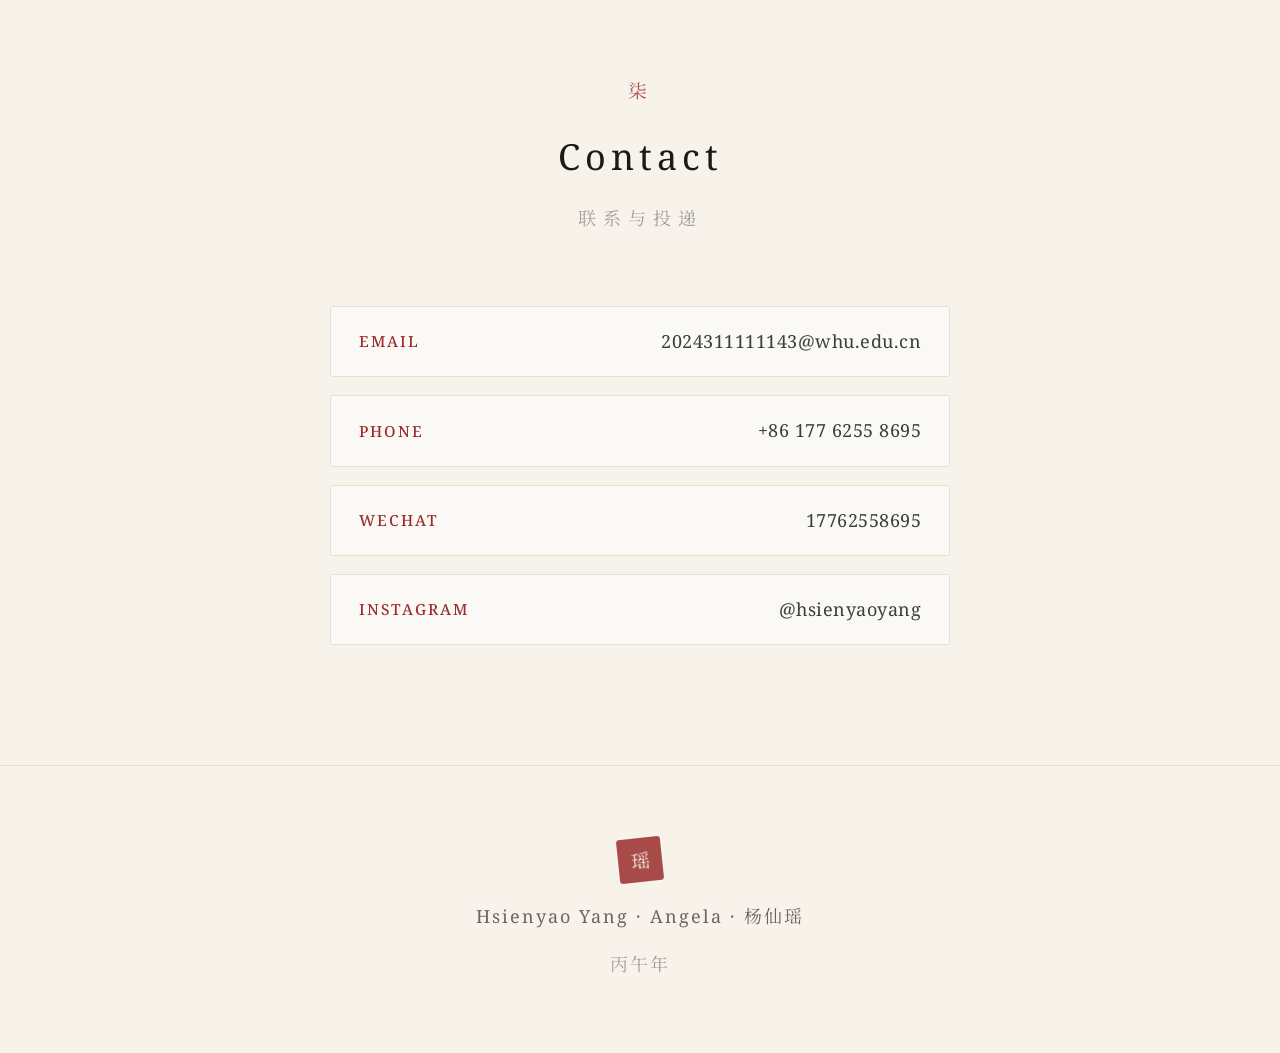
==== commit 067dc25c: "Update portfolio: add operations section, reorder layout, enhance content - Add combined "Operations" ====
--- a/index.html
+++ b/index.html
@@ -21,10 +21,10 @@
             <ul class="nav-menu">
                 <li><a href="#about" data-i18n="nav.about">About</a></li>
                 <li><a href="#projects" data-i18n="nav.projects">AI Projects</a></li>
-                <li><a href="#content" data-i18n="nav.content">Content</a></li>
+                <li><a href="#operations" data-i18n="nav.operations">Operations</a></li>
                 <li><a href="#events" data-i18n="nav.events">Events</a></li>
+                <li><a href="#research" data-i18n="nav.research">Research</a></li>
                 <li><a href="#experience" data-i18n="nav.experience">Experience</a></li>
-                <li><a href="#research" data-i18n="nav.research">Research</a></li>
                 <li><a href="#contact" data-i18n="nav.contact">Contact</a></li>
             </ul>
             <div class="nav-actions">
@@ -60,7 +60,6 @@
                 <p class="hero-school" data-i18n="hero.school">武汉大学 汉语言文学（文化数字化微专业）</p>
                 <p class="hero-quote" data-i18n="hero.quote">"以文字为骨骼，以 AI 为羽翼，在数字维度重塑文化表达。"</p>
                 <div class="hero-cta">
-                    <a href="#projects" class="btn btn-primary" data-i18n="hero.cta_projects">View Projects</a>
                     <a href="#contact" class="btn btn-secondary" data-i18n="hero.cta_contact">Contact Me</a>
                 </div>
                 <div class="hero-meta">
@@ -249,18 +248,170 @@
             </div>
         </section>
 
-        <section class="section" id="content">
+        <section class="section" id="operations">
             <div class="section-header">
                 <span class="section-number">叁</span>
-                <h2 class="section-title" data-i18n="content.title">Content Strategy</h2>
-                <p class="section-subtitle" data-i18n="content.subtitle">内容运营与品牌传播</p>
-            </div>
+                <h2 class="section-title" data-i18n="operations.title">Operations Experience</h2>
+                <p class="section-subtitle" data-i18n="operations.subtitle">运营经历</p>
+            </div>
+            <h3 class="group-title" data-i18n="operations.product_group">产品运营</h3>
+            <div class="projects-grid">
+                <article class="ops-card">
+                    <div class="project-meta">
+                        <span class="project-tag" data-i18n="project_ops.p1.tag">用户研究与洞察</span>
+                        <span class="project-date">2025.06 – 2025.08</span>
+                    </div>
+                    <h3 data-i18n="project_ops.p1.title">用户研究与洞察项目负责人</h3>
+                    <p class="ops-role" data-i18n="project_ops.p1.role">网易AI口语软件（Hi Echo）全国性调研</p>
+                    <div class="ops-stats">
+                        <div class="ops-stat">
+                            <span class="stat-number">1,022</span>
+                            <span class="stat-label" data-i18n="project_ops.p1.stat1.label">有效问卷</span>
+                        </div>
+                        <div class="ops-stat">
+                            <span class="stat-number">20+</span>
+                            <span class="stat-label" data-i18n="project_ops.p1.stat2.label">用户访谈</span>
+                        </div>
+                        <div class="ops-stat">
+                            <span class="stat-number">4</span>
+                            <span class="stat-label" data-i18n="project_ops.p1.stat3.label">调研城市</span>
+                        </div>
+                    </div>
+                    <div class="ops-section">
+                        <h4 class="ops-label" data-i18n="project_ops.label.goal">运营目标</h4>
+                        <p class="ops-text" data-i18n="project_ops.p1.goal">评估AI口语软件的教学效果与用户接受度，为产品优化提供数据支持。</p>
+                    </div>
+                    <div class="ops-section">
+                        <h4 class="ops-label" data-i18n="project_ops.label.strategy">运营策略与执行</h4>
+                        <ul class="ops-list">
+                            <li data-i18n="project_ops.p1.s1">定量分析：设计并回收全国1022份有效问卷，通过SPSSPRO进行信效度检验与多因素方差分析，量化用户态度（如：AI+传统混合教学模式支持度最高）。</li>
+                            <li data-i18n="project_ops.p1.s2">定性洞察：带队在4地进行20+场实地用户访谈，使用会话分析法，定性挖掘出"语音识别不准"、"对话缺乏真人感"等核心体验痛点。</li>
+                        </ul>
+                    </div>
+                    <div class="ops-section">
+                        <h4 class="ops-label" data-i18n="project_ops.label.result">运营成果</h4>
+                        <p class="ops-text" data-i18n="project_ops.p1.result">产出结构化研究报告，明确指出"语音识别精度"与"对话自然度"是关键优化方向，并量化了AI工具对提升口语练习频率的积极作用，结论直接支撑了后续产品迭代。</p>
+                    </div>
+                    <div class="ops-gallery" data-images="作品集文件/wangyi%20Hi%20echo/屏幕截图%202026-04-28%20131252.png,作品集文件/wangyi%20Hi%20echo/屏幕截图%202026-04-28%20131328.png">
+                        <img src="作品集文件/wangyi%20Hi%20echo/屏幕截图%202026-04-28%20131252.png" alt="Hi Echo">
+                        <img src="作品集文件/wangyi%20Hi%20echo/屏幕截图%202026-04-28%20131328.png" alt="Hi Echo">
+                    </div>
+                </article>
+
+                <article class="ops-card">
+                    <div class="project-meta">
+                        <span class="project-tag" data-i18n="project_ops.p2.tag">增长运营</span>
+                        <span class="project-date">2026.04</span>
+                    </div>
+                    <h3 data-i18n="project_ops.p2.title">互动游戏增长运营</h3>
+                    <p class="ops-role" data-i18n="project_ops.p2.role">抖音AI创变者计划2026黑客松 · "赛博老祖宗养成计划"</p>
+                    <div class="ops-section">
+                        <h4 class="ops-label" data-i18n="project_ops.label.goal">运营目标</h4>
+                        <p class="ops-text" data-i18n="project_ops.p2.goal">负责一款基于历史人物知识图谱的AI互动游戏的产品运营与冷启动，核心目标是验证核心玩法可行性并激发用户创作与传播，以获取赛事晋级资格。</p>
+                    </div>
+                    <div class="ops-section">
+                        <h4 class="ops-label" data-i18n="project_ops.label.strategy">运营策略与执行</h4>
+                        <ul class="ops-list">
+                            <li data-i18n="project_ops.p2.s1">玩法验证与内容引导：围绕游戏"性格养成""内容创作"等核心模块，设计并推送系列玩法教程与案例，降低用户上手门槛。</li>
+                            <li data-i18n="project_ops.p2.s2">传播点挖掘与UGC激励：重点运营游戏的"内容创作"功能，鼓励用户生成趣味对话与作品，并引导其分享至社交平台，形成自然传播。</li>
+                            <li data-i18n="project_ops.p2.s3">社区氛围与反馈收集：通过核心用户群收集对游戏系统的初步反馈，为产品迭代积累洞察。</li>
+                        </ul>
+                    </div>
+                    <div class="ops-section">
+                        <h4 class="ops-label" data-i18n="project_ops.label.result">运营成果</h4>
+                        <p class="ops-text" data-i18n="project_ops.p2.result">项目成功获得华中区直通资格；游戏内用户生成内容（UGC）成为主要的传播素材，有效吸引了目标用户群体参与，完成了产品的初步冷启动验证。</p>
+                    </div>
+                    <div class="ops-gallery" data-images="作品集文件/saibolaizuzong/屏幕截图 2026-04-28 130644.png,作品集文件/saibolaizuzong/屏幕截图 2026-04-28 130720.png,作品集文件/saibolaizuzong/屏幕截图 2026-04-28 130900.png">
+                        <img src="作品集文件/saibolaizuzong/屏幕截图 2026-04-28 130644.png" alt="赛博老祖宗">
+                        <img src="作品集文件/saibolaizuzong/屏幕截图 2026-04-28 130720.png" alt="赛博老祖宗">
+                        <img src="作品集文件/saibolaizuzong/屏幕截图 2026-04-28 130900.png" alt="赛博老祖宗">
+                    </div>
+                </article>
+
+                <article class="ops-card">
+                    <div class="project-meta">
+                        <span class="project-tag" data-i18n="project_ops.p3.tag">产品运营</span>
+                        <span class="project-date">2025.12 – 至今</span>
+                    </div>
+                    <h3 data-i18n="project_ops.p3.title">产品运营与迭代</h3>
+                    <p class="ops-role" data-i18n="project_ops.p3.role">独立全栈开发教育工具网站（儿童公益 / 二苏诗词可视化）</p>
+                    <div class="ops-stats">
+                        <div class="ops-stat">
+                            <span class="stat-number">+50%</span>
+                            <span class="stat-label" data-i18n="project_ops.p3.stat1.label">使用时长提升</span>
+                        </div>
+                        <div class="ops-stat">
+                            <span class="stat-number">+20%</span>
+                            <span class="stat-label" data-i18n="project_ops.p3.stat2.label">周回访率提升</span>
+                        </div>
+                        <div class="ops-stat">
+                            <span class="stat-number">+30%</span>
+                            <span class="stat-label" data-i18n="project_ops.p3.stat3.label">理解正确率提升</span>
+                        </div>
+                    </div>
+                    <div class="ops-section">
+                        <h4 class="ops-label" data-i18n="project_ops.label.goal">运营目标</h4>
+                        <p class="ops-text" data-i18n="project_ops.p3.goal">独立负责两款已上线工具网站的持续运营，旨在提升用户活跃度与学习效果。</p>
+                    </div>
+                    <div class="ops-section">
+                        <h4 class="ops-label" data-i18n="project_ops.label.strategy">运营策略与执行</h4>
+                        <ul class="ops-list">
+                            <li data-i18n="project_ops.p3.s1">数据分析与洞察：通过站点分析发现"诗词情感识别"模块退出率高，经轻量用户访谈定位为反馈不直观。</li>
+                            <li data-i18n="project_ops.p3.s2">功能优化与迭代：主导该模块迭代，新增情感可视化图表，使反馈更清晰。</li>
+                            <li data-i18n="project_ops.p3.s3">用户留存策略：设计"学习进度"看板系统与朋辈竞赛，搭配信息提醒提升回访意愿。</li>
+                        </ul>
+                    </div>
+                    <div class="ops-section">
+                        <h4 class="ops-label" data-i18n="project_ops.label.result">运营成果</h4>
+                        <p class="ops-text" data-i18n="project_ops.p3.result">迭代后，该模块单次使用时长提升50%，用户周回访率提升20%；用户测试显示，对核心知识的理解正确率平均提升约30%。</p>
+                        <div class="ops-chart">
+                            <div class="chart-title" data-i18n="project_ops.p3.chart.title">关键指标提升</div>
+                            <div class="chart-metrics">
+                                <div class="chart-metric">
+                                    <span class="metric-label" data-i18n="project_ops.p3.m1">使用时长</span>
+                                    <div class="metric-bar"><div class="metric-fill" style="width:100%"></div></div>
+                                    <span class="metric-val">+50%</span>
+                                </div>
+                                <div class="chart-metric">
+                                    <span class="metric-label" data-i18n="project_ops.p3.m2">理解正确率</span>
+                                    <div class="metric-bar"><div class="metric-fill" style="width:60%"></div></div>
+                                    <span class="metric-val">+30%</span>
+                                </div>
+                                <div class="chart-metric">
+                                    <span class="metric-label" data-i18n="project_ops.p3.m3">周回访率</span>
+                                    <div class="metric-bar"><div class="metric-fill" style="width:40%"></div></div>
+                                    <span class="metric-val">+20%</span>
+                                </div>
+                            </div>
+                        </div>
+                    </div>
+                    <div class="ops-gallery" data-images="作品集文件/duliquanzhankaifa/屏幕截图 2026-04-28 131025.png,作品集文件/duliquanzhankaifa/屏幕截图 2026-04-28 131036.png,作品集文件/duliquanzhankaifa/屏幕截图 2026-04-28 131042.png">
+                        <img src="作品集文件/duliquanzhankaifa/屏幕截图 2026-04-28 131025.png" alt="教育工具网站">
+                        <img src="作品集文件/duliquanzhankaifa/屏幕截图 2026-04-28 131036.png" alt="教育工具网站">
+                        <img src="作品集文件/duliquanzhankaifa/屏幕截图 2026-04-28 131042.png" alt="教育工具网站">
+                    </div>
+                </article>
+            </div>
+
+            <h3 class="group-title" style="margin-top: 48px;" data-i18n="operations.content_group">内容与用户运营</h3>
             <div class="content-cards">
-                <div class="content-card" data-images="portfolio/images/wuhan-douyin-club.png">
+                <div class="content-card" data-images="作品集文件/Wuhan%20University%20Douyin%20Club%20.png">
                     <div class="content-icon">抖</div>
-                    <h3 data-i18n="content.c1.title">武大抖音俱乐部</h3>
-                    <p class="content-role" data-i18n="content.c1.role">主编及主要负责人</p>
-                    <p data-i18n="content.c1.desc">负责内容策略与选题规划。账号累计播放 800万+，单月互动率提升 30%。</p>
+                    <h3 data-i18n="content.c1.title">内容策略与用户增长</h3>
+                    <p class="content-role" data-i18n="content.c1.role">武大抖音俱乐部（字节跳动指导）</p>
+                    <p class="project-date" style="margin-bottom:10px;">2025.03 – 2025.12</p>
+                    <p class="ops-text" data-i18n="content.c1.goal">确立"校园生活幽默嘴替"人设，负责账号从0到1的体系化运营，提升影响力与粉丝互动率。</p>
+                    <p class="ops-text" data-i18n="content.c1.strategy">运用爆款公式策划《论大学里的狠人》等系列视频；数据驱动优化"夸张演绎+真实场景"风格；使用强共鸣话题标签引导校园关系链传播。</p>
+                    <div class="event-stats">
+                        <div class="event-stat">
+                            <span class="stat-number">800万+</span>
+                            <span class="stat-label" data-i18n="content.c1.stat1.label">累计播放</span>
+                        </div>
+                        <div class="event-stat">
+                            <span class="stat-number">+30%</span>
+                            <span class="stat-label" data-i18n="content.c1.stat2.label">月均互动率提升</span>
+                        </div>
+                    </div>
                 </div>
                 <div class="content-card" data-images="portfolio/images/personal-xiaohongshu.png,portfolio/images/personal-video-channel.png">
                     <div class="content-icon">红</div>
@@ -399,6 +550,10 @@
                         <span class="contact-label" data-i18n="contact.wechat">WeChat</span>
                         <span class="contact-value" data-i18n="contact.wechat_val">17762558695</span>
                     </div>
+                    <a href="https://instagram.com/hsienyaoyang" target="_blank" rel="noopener" class="contact-item">
+                        <span class="contact-label">Instagram</span>
+                        <span class="contact-value">@hsienyaoyang</span>
+                    </a>
                 </div>
             </div>
         </section>
@@ -408,7 +563,7 @@
         <div class="footer-inner">
             <div class="footer-seal">瑶</div>
             <p>Hsienyao Yang · Angela · 杨仙瑶</p>
-            <p class="footer-year">乙巳年</p>
+            <p class="footer-year">丙午年</p>
         </div>
     </footer>
 
--- a/styles.css
+++ b/styles.css
@@ -964,6 +964,224 @@
     margin-right: 4px;
 }
 
+/* ===== Project Operations Cards ===== */
+.ops-card {
+    padding: 40px;
+    background: rgba(255, 255, 255, 0.5);
+    border: 1px solid var(--color-border-light);
+    border-radius: var(--radius);
+    transition: var(--transition);
+    display: flex;
+    flex-direction: column;
+    gap: 12px;
+}
+
+.ops-card:hover {
+    background: rgba(255, 255, 255, 0.8);
+    border-color: var(--color-border);
+    box-shadow: 0 8px 32px rgba(0, 0, 0, 0.04);
+    transform: translateY(-2px);
+}
+
+.ops-card h3 {
+    font-size: 1.25rem;
+    font-weight: 500;
+    letter-spacing: 0.5px;
+}
+
+.ops-role {
+    font-size: 0.9rem;
+    color: var(--color-cinnabar);
+    letter-spacing: 0.5px;
+    font-weight: 500;
+}
+
+.ops-section {
+    margin-top: 8px;
+    padding-top: 16px;
+    border-top: 1px solid var(--color-border-light);
+}
+
+.ops-label {
+    font-size: 0.88rem;
+    color: var(--color-cinnabar);
+    font-weight: 500;
+    letter-spacing: 1px;
+    margin-bottom: 10px;
+}
+
+.ops-text {
+    font-size: 0.93rem;
+    color: var(--color-ink-muted);
+    line-height: 1.85;
+}
+
+.ops-list {
+    list-style: none;
+    display: flex;
+    flex-direction: column;
+    gap: 10px;
+}
+
+.ops-list li {
+    font-size: 0.93rem;
+    color: var(--color-ink-muted);
+    line-height: 1.85;
+    padding-left: 18px;
+    position: relative;
+}
+
+.ops-list li::before {
+    content: '·';
+    position: absolute;
+    left: 0;
+    color: var(--color-gold);
+    font-weight: 700;
+    font-size: 1.2rem;
+    line-height: 1.6;
+}
+
+/* Ops Stats */
+.ops-stats {
+    display: flex;
+    justify-content: flex-start;
+    gap: 28px;
+    margin-top: 12px;
+    padding: 16px 0;
+    border-top: 1px solid var(--color-border-light);
+}
+
+/* Ops Charts */
+.ops-chart {
+    margin-top: 16px;
+    padding: 18px 20px;
+    background: var(--color-paper-dark);
+    border-radius: 8px;
+}
+
+.chart-title {
+    font-size: 0.85rem;
+    color: var(--color-ink-muted);
+    letter-spacing: 1px;
+    margin-bottom: 14px;
+    font-weight: 500;
+}
+
+.chart-compare {
+    display: flex;
+    flex-direction: column;
+    gap: 10px;
+}
+
+.chart-row {
+    display: flex;
+    align-items: center;
+    gap: 12px;
+}
+
+.chart-side {
+    font-size: 0.82rem;
+    color: var(--color-ink-muted);
+    min-width: 48px;
+    text-align: right;
+}
+
+.chart-track {
+    flex: 1;
+    height: 22px;
+    background: rgba(255,255,255,0.7);
+    border-radius: 11px;
+    overflow: hidden;
+}
+
+.chart-fill {
+    height: 100%;
+    border-radius: 11px;
+    background: var(--color-gold);
+    opacity: 0.7;
+    transition: width 1.2s cubic-bezier(0.4, 0, 0.2, 1);
+}
+
+.chart-fill-accent {
+    background: var(--color-cinnabar);
+    opacity: 1;
+}
+
+.chart-val {
+    font-size: 0.82rem;
+    font-weight: 600;
+    color: var(--color-gold);
+    min-width: 36px;
+}
+
+.chart-val-accent {
+    color: var(--color-cinnabar);
+}
+
+.chart-metrics {
+    display: flex;
+    flex-direction: column;
+    gap: 10px;
+}
+
+.chart-metric {
+    display: flex;
+    align-items: center;
+    gap: 12px;
+}
+
+.metric-label {
+    font-size: 0.82rem;
+    color: var(--color-ink-muted);
+    min-width: 70px;
+    text-align: right;
+}
+
+.metric-bar {
+    flex: 1;
+    height: 18px;
+    background: rgba(255,255,255,0.7);
+    border-radius: 9px;
+    overflow: hidden;
+}
+
+.metric-fill {
+    height: 100%;
+    border-radius: 9px;
+    background: linear-gradient(90deg, var(--color-gold), var(--color-cinnabar));
+    transition: width 1.2s cubic-bezier(0.4, 0, 0.2, 1);
+}
+
+.metric-val {
+    font-size: 0.82rem;
+    font-weight: 600;
+    color: var(--color-cinnabar);
+    min-width: 44px;
+}
+
+/* Ops Gallery */
+.ops-gallery {
+    display: flex;
+    gap: 10px;
+    margin-top: 16px;
+    cursor: pointer;
+}
+
+.ops-gallery img {
+    height: 90px;
+    flex: 1;
+    object-fit: cover;
+    border-radius: 6px;
+    border: 1px solid var(--color-border-light);
+    transition: var(--transition);
+}
+
+.ops-gallery img:hover {
+    transform: scale(1.03);
+    box-shadow: 0 4px 16px rgba(0,0,0,0.08);
+    border-color: var(--color-border);
+}
+
 /* ===== Content Cards ===== */
 .content-cards {
     display: grid;
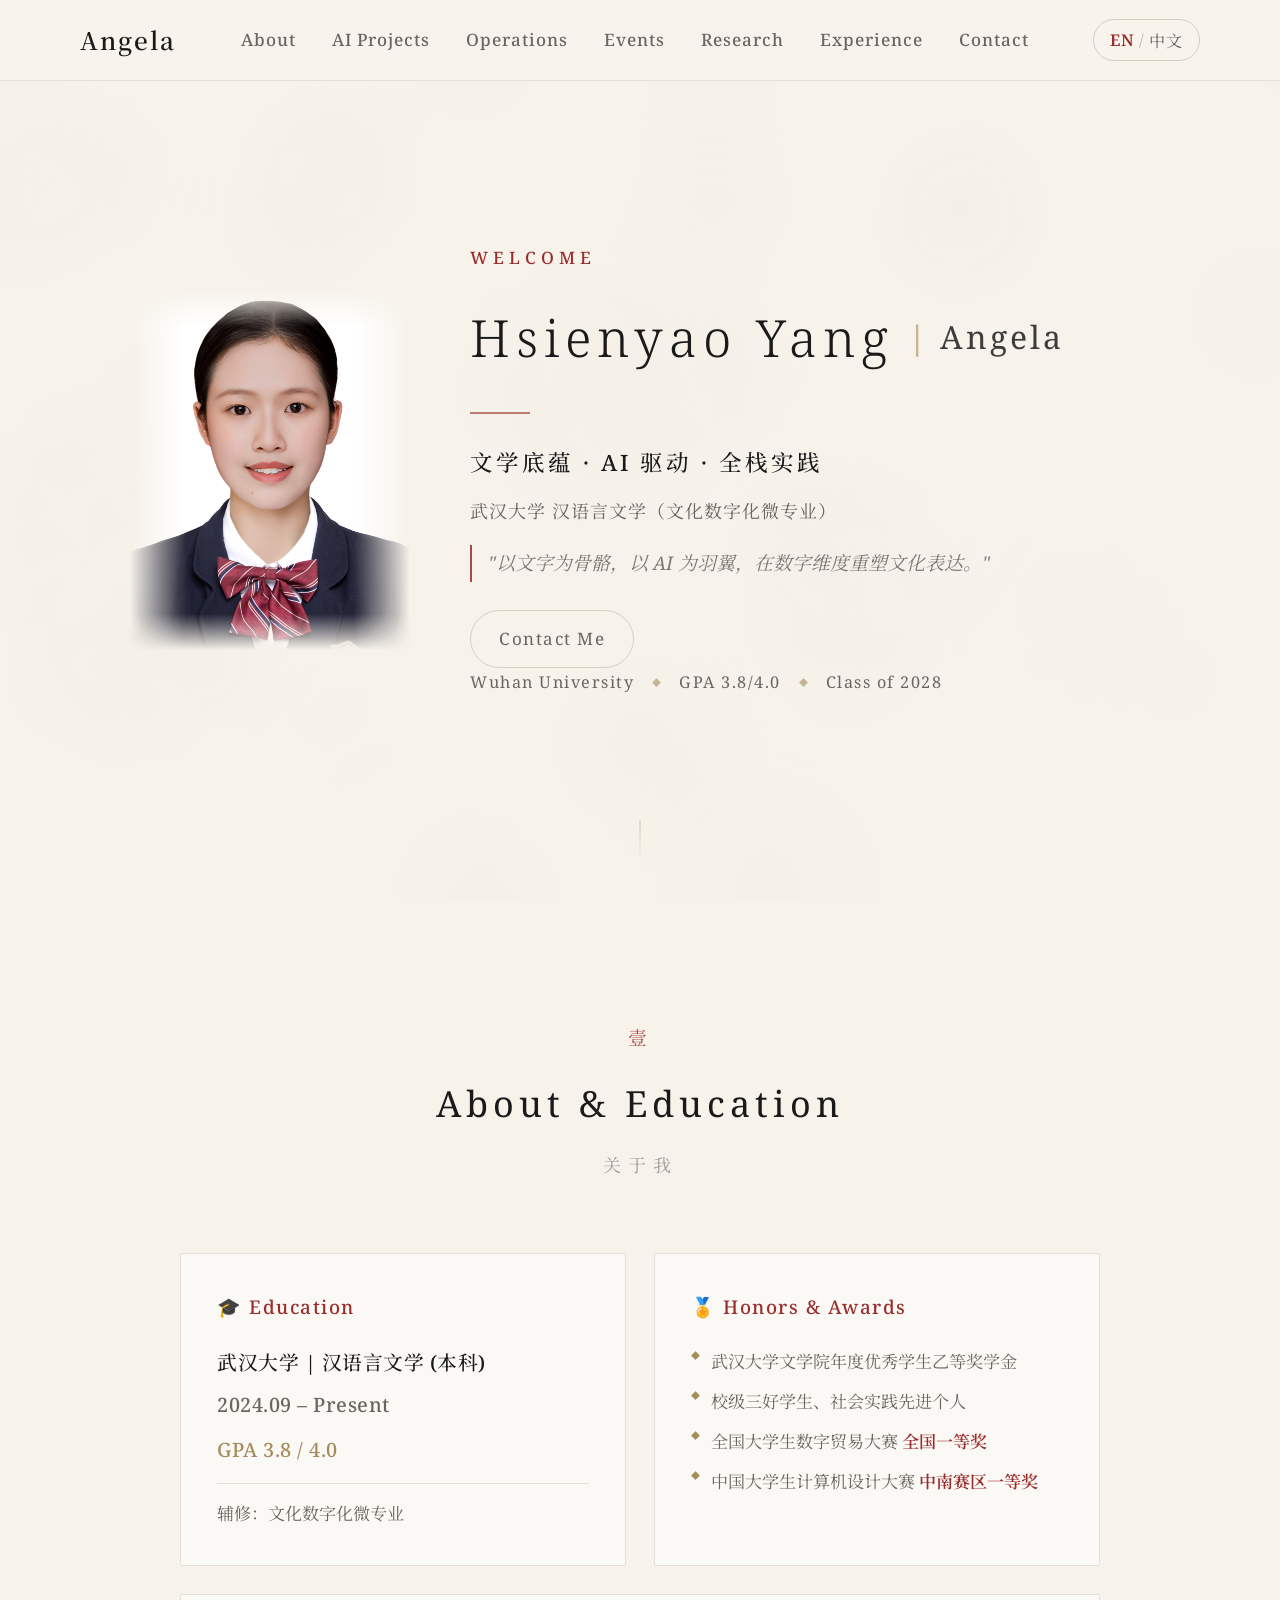
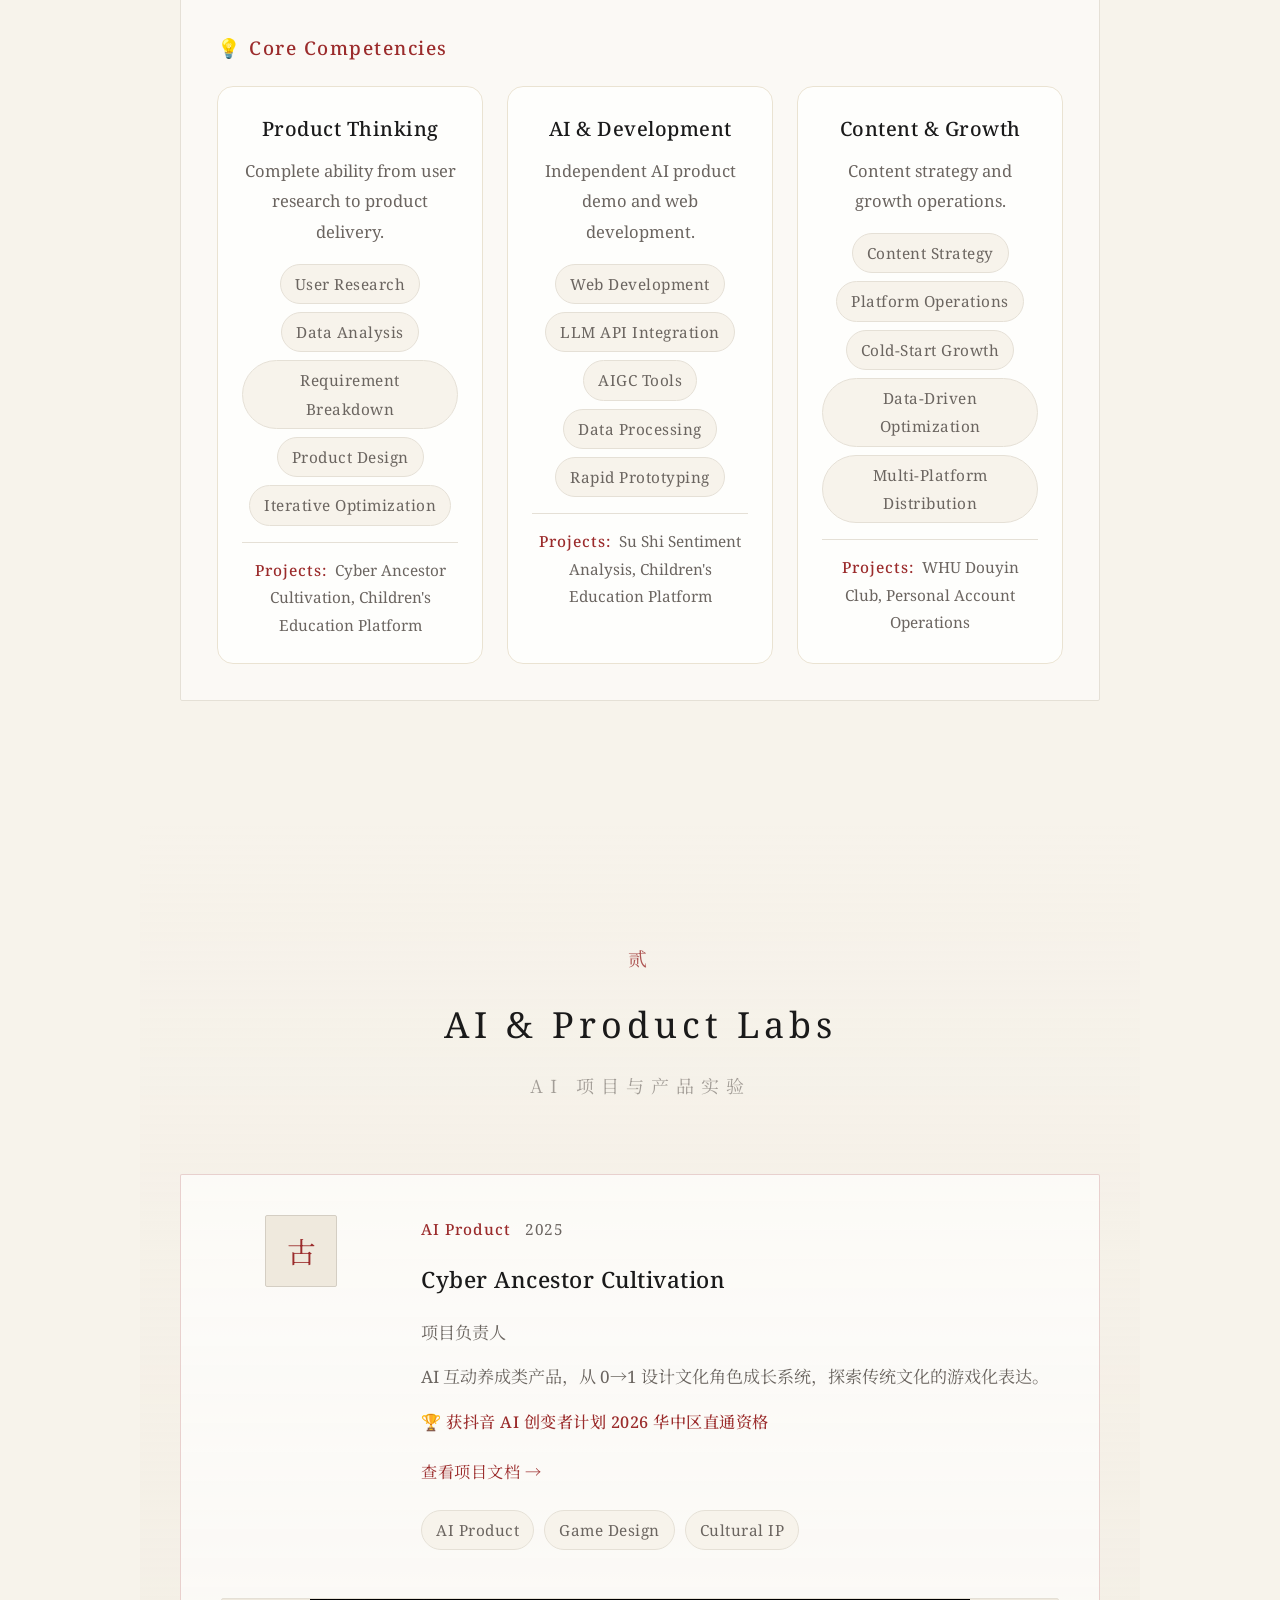
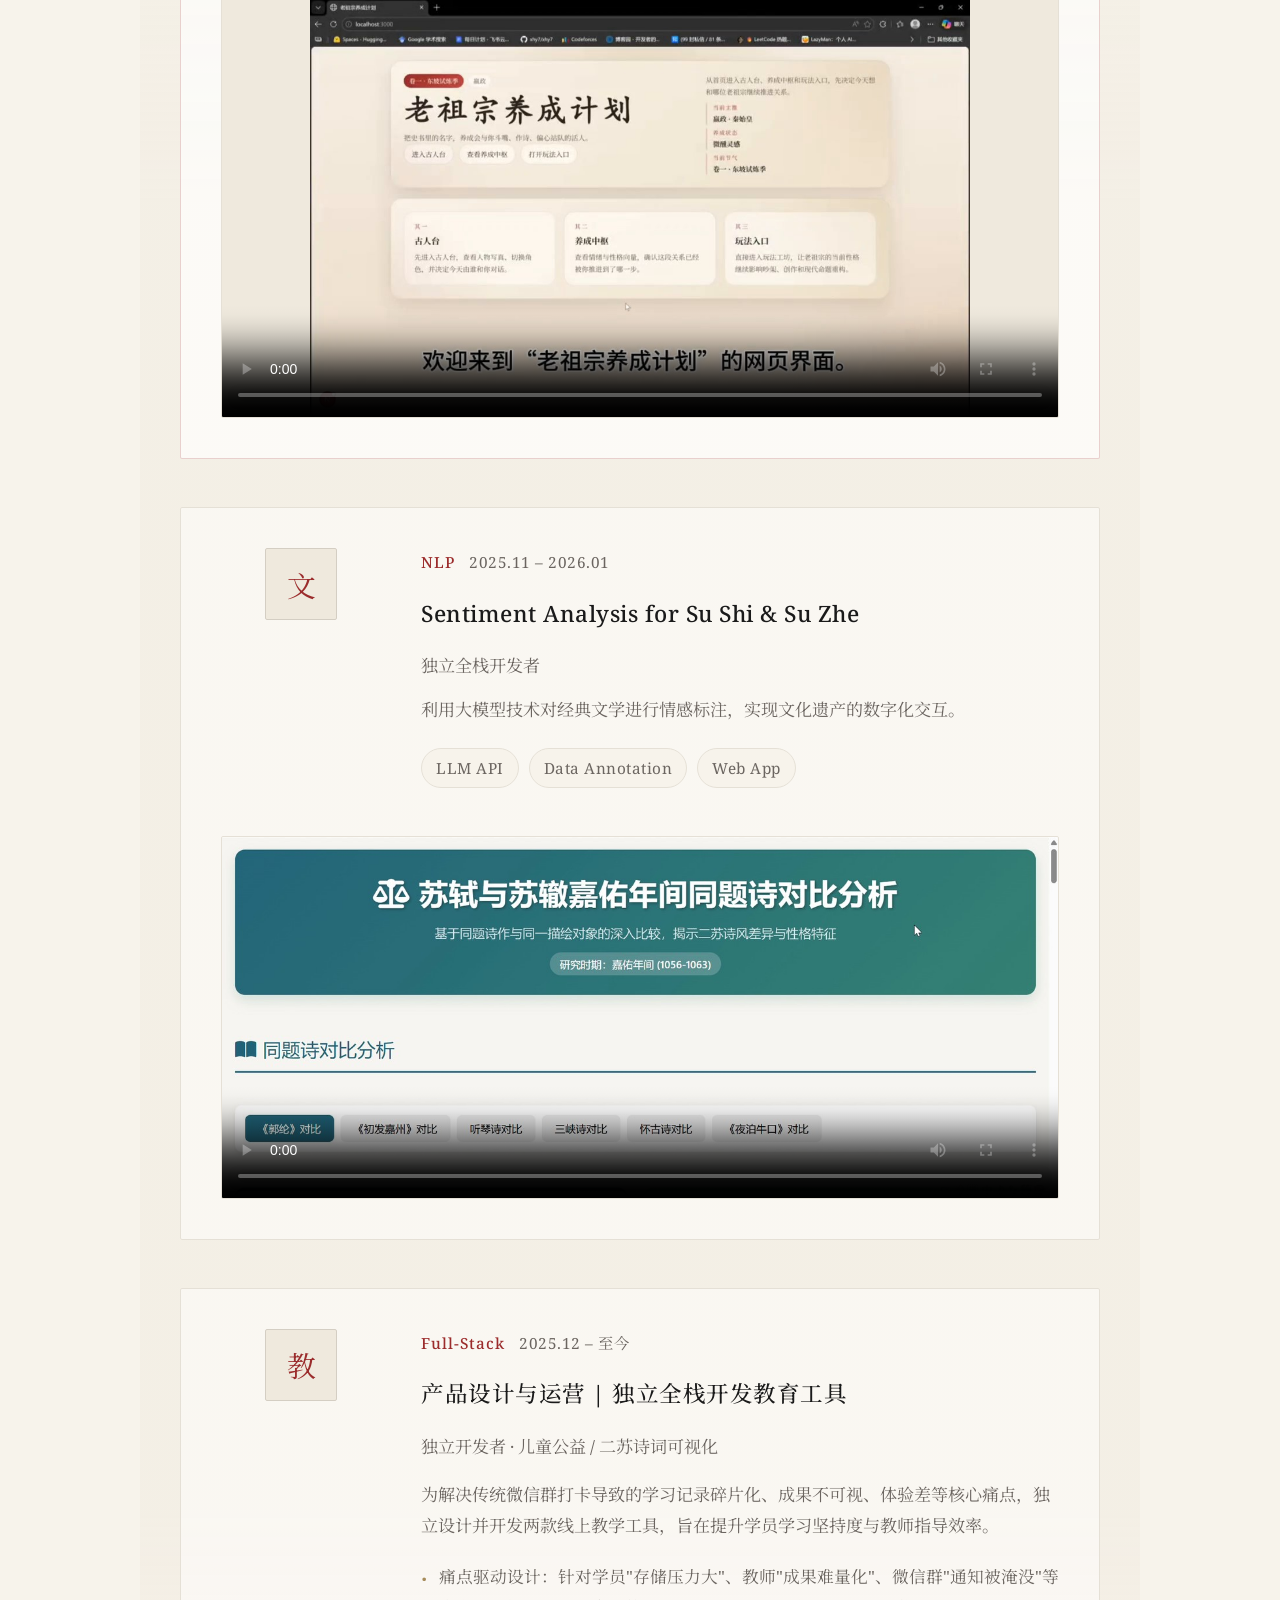
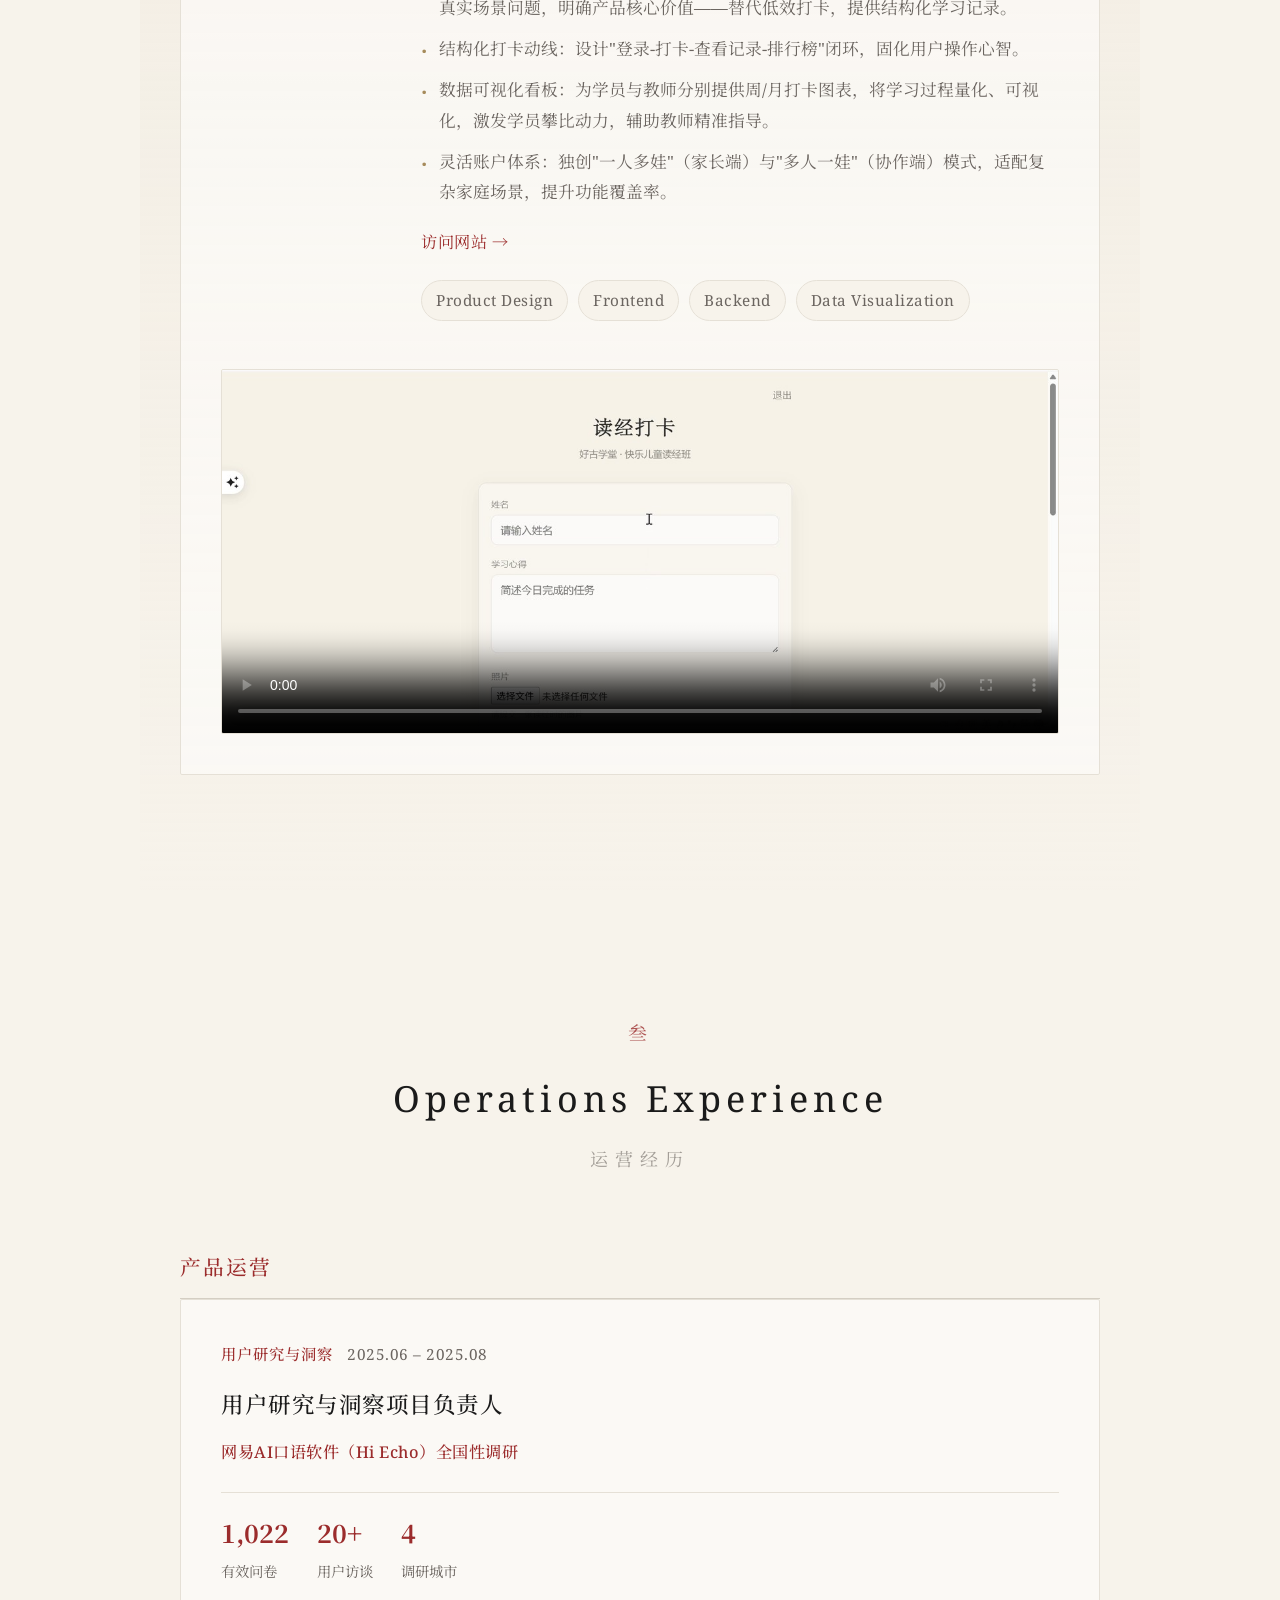
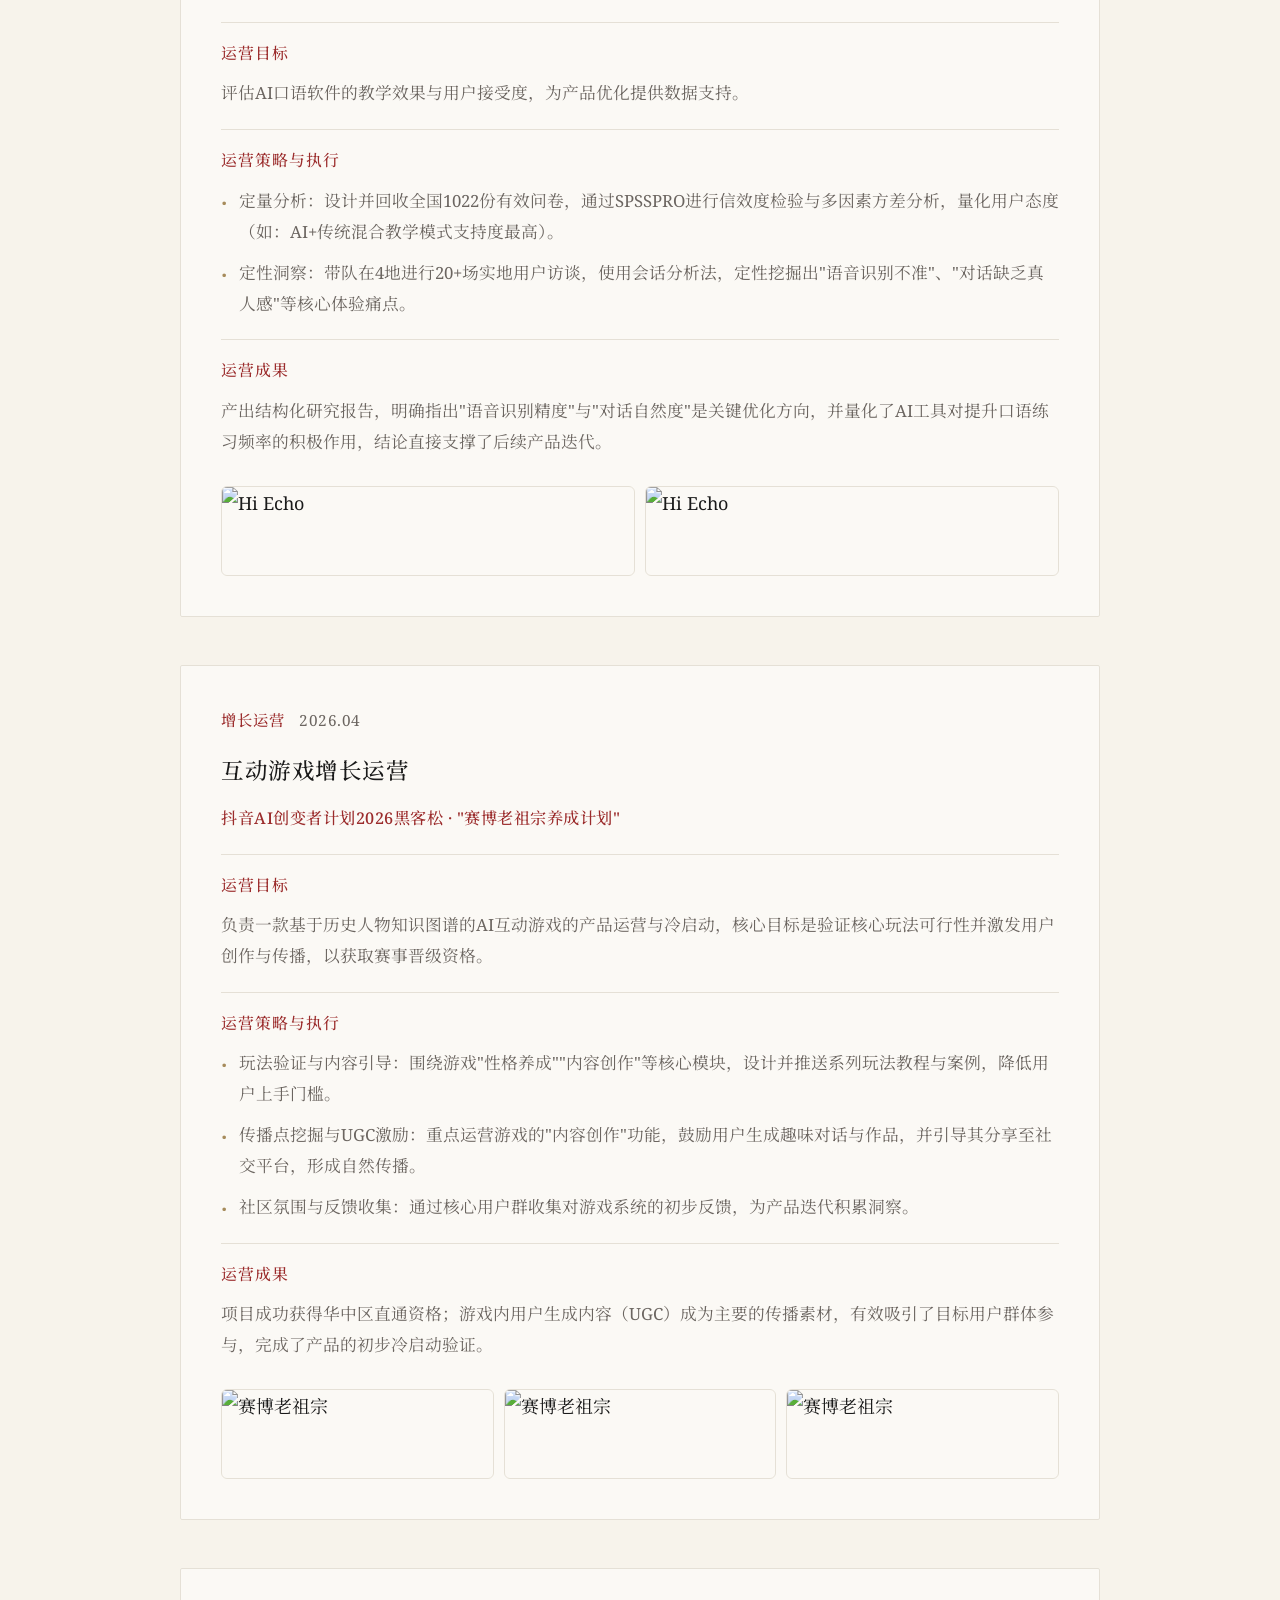
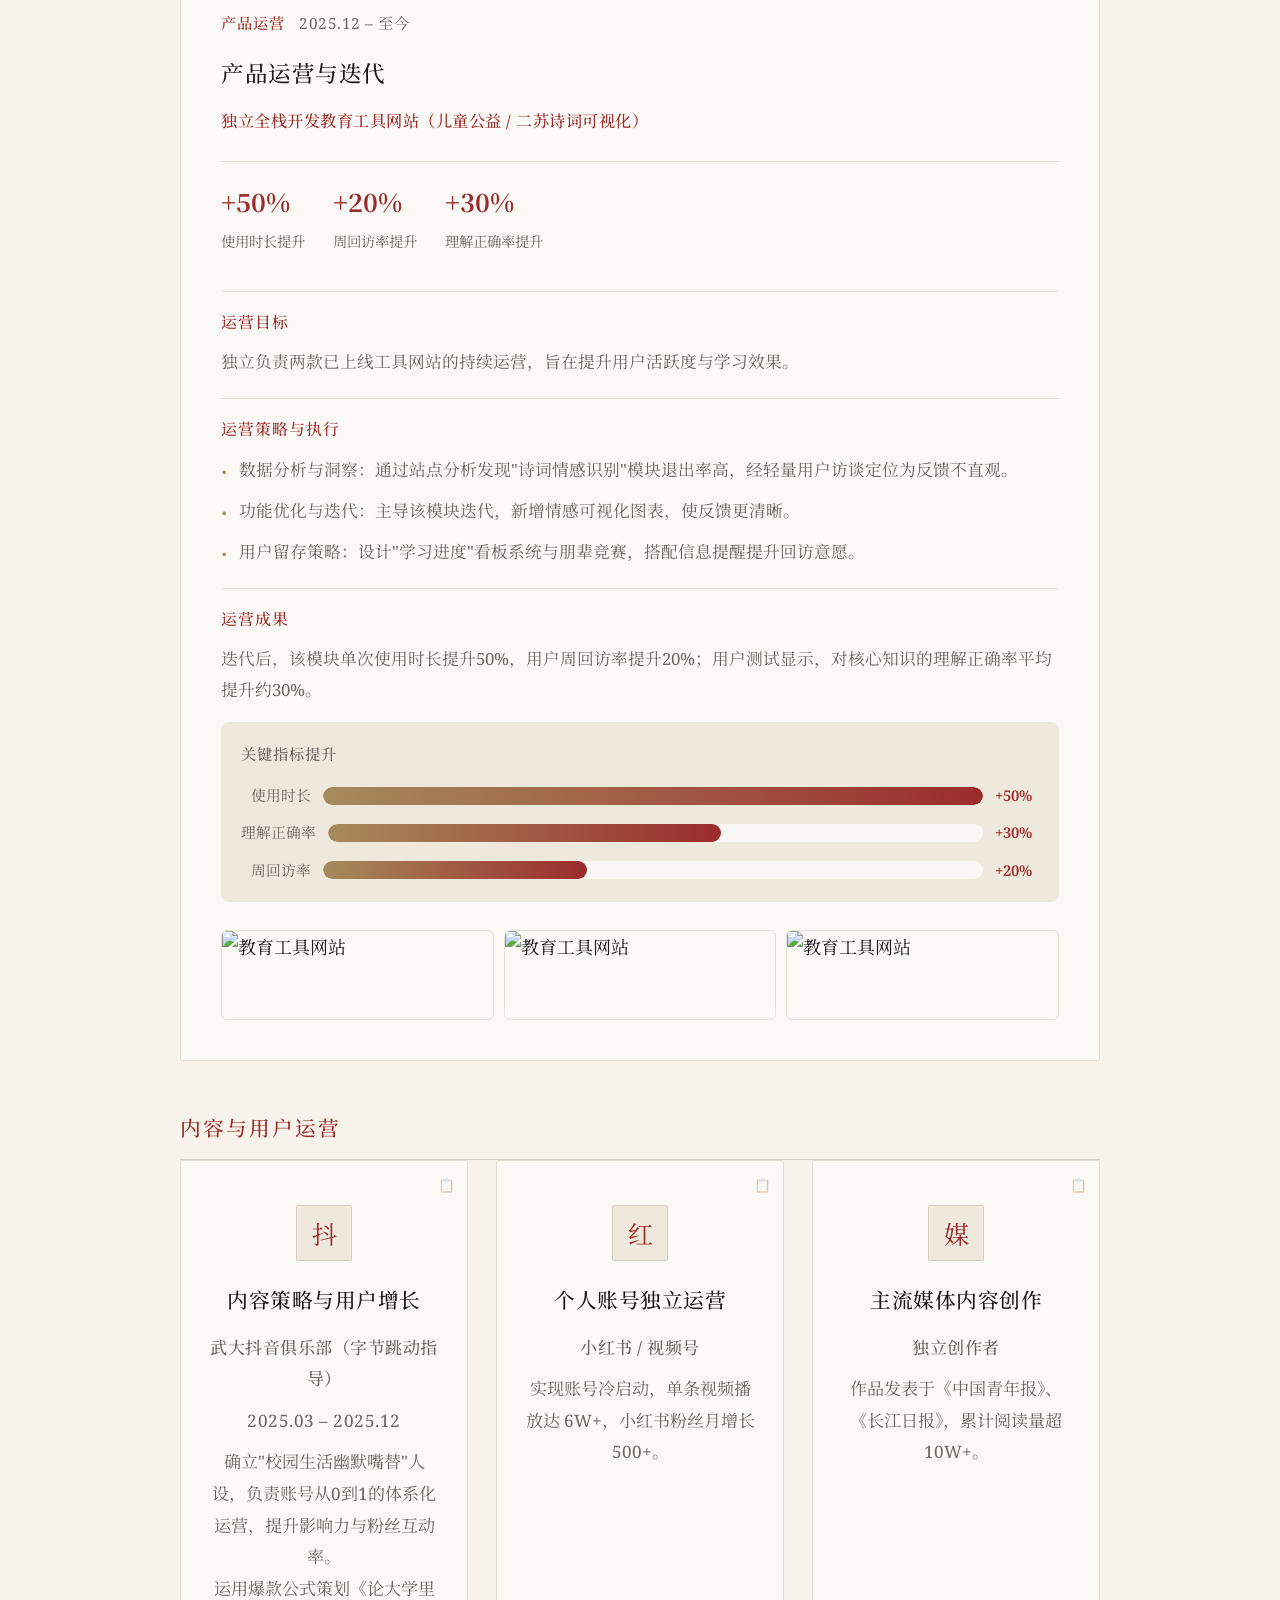
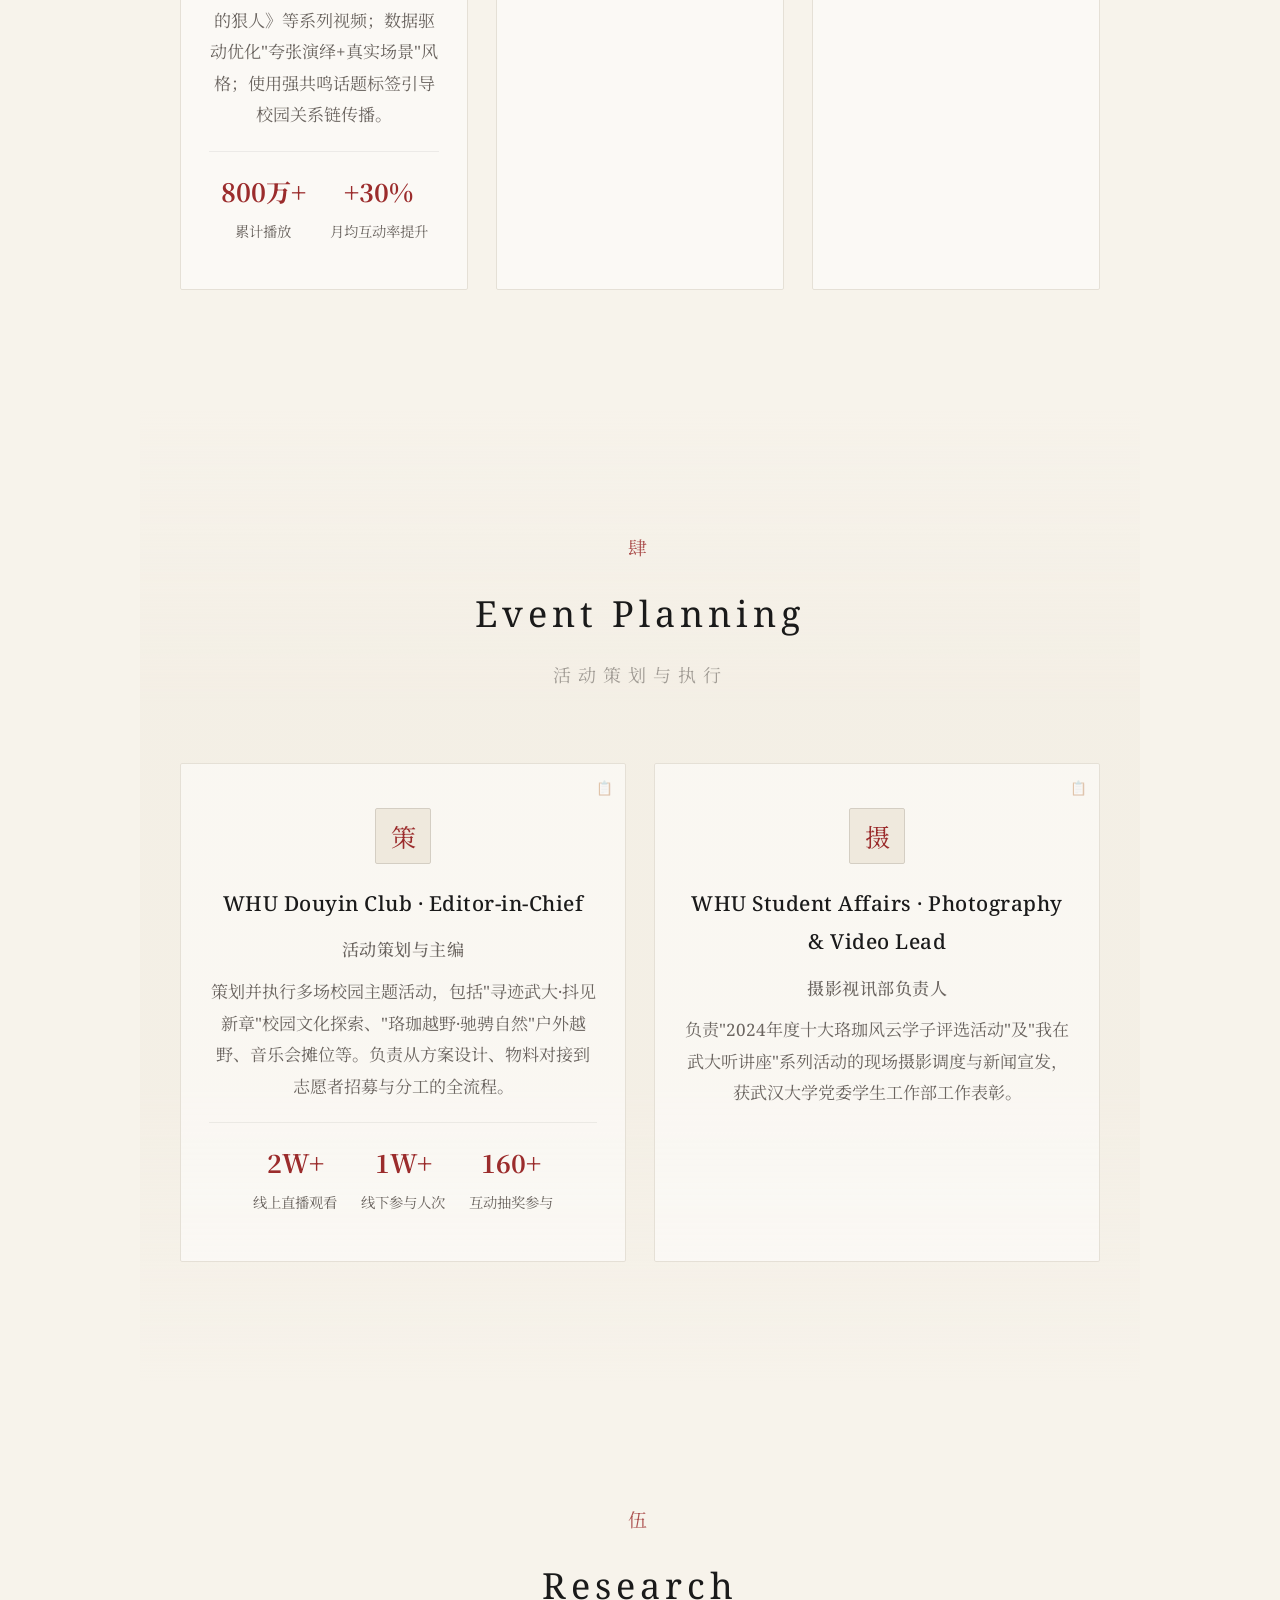
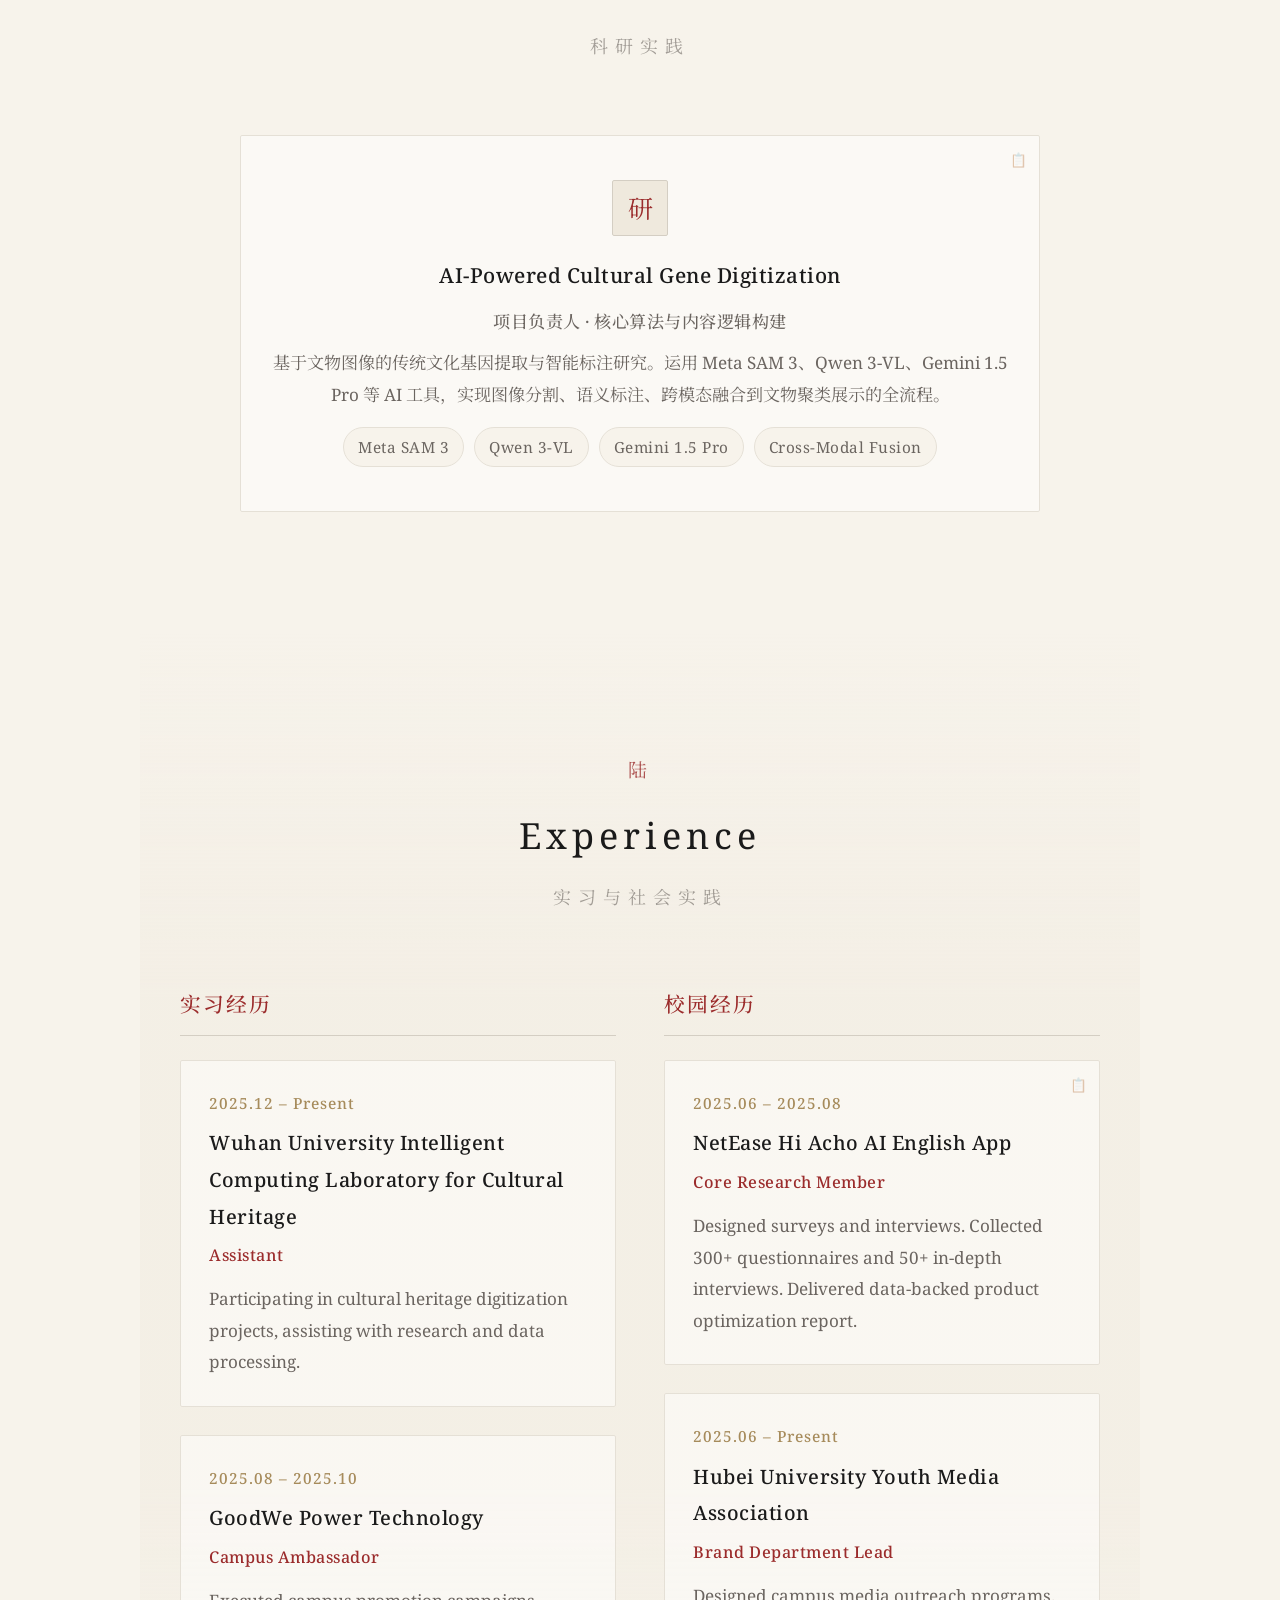
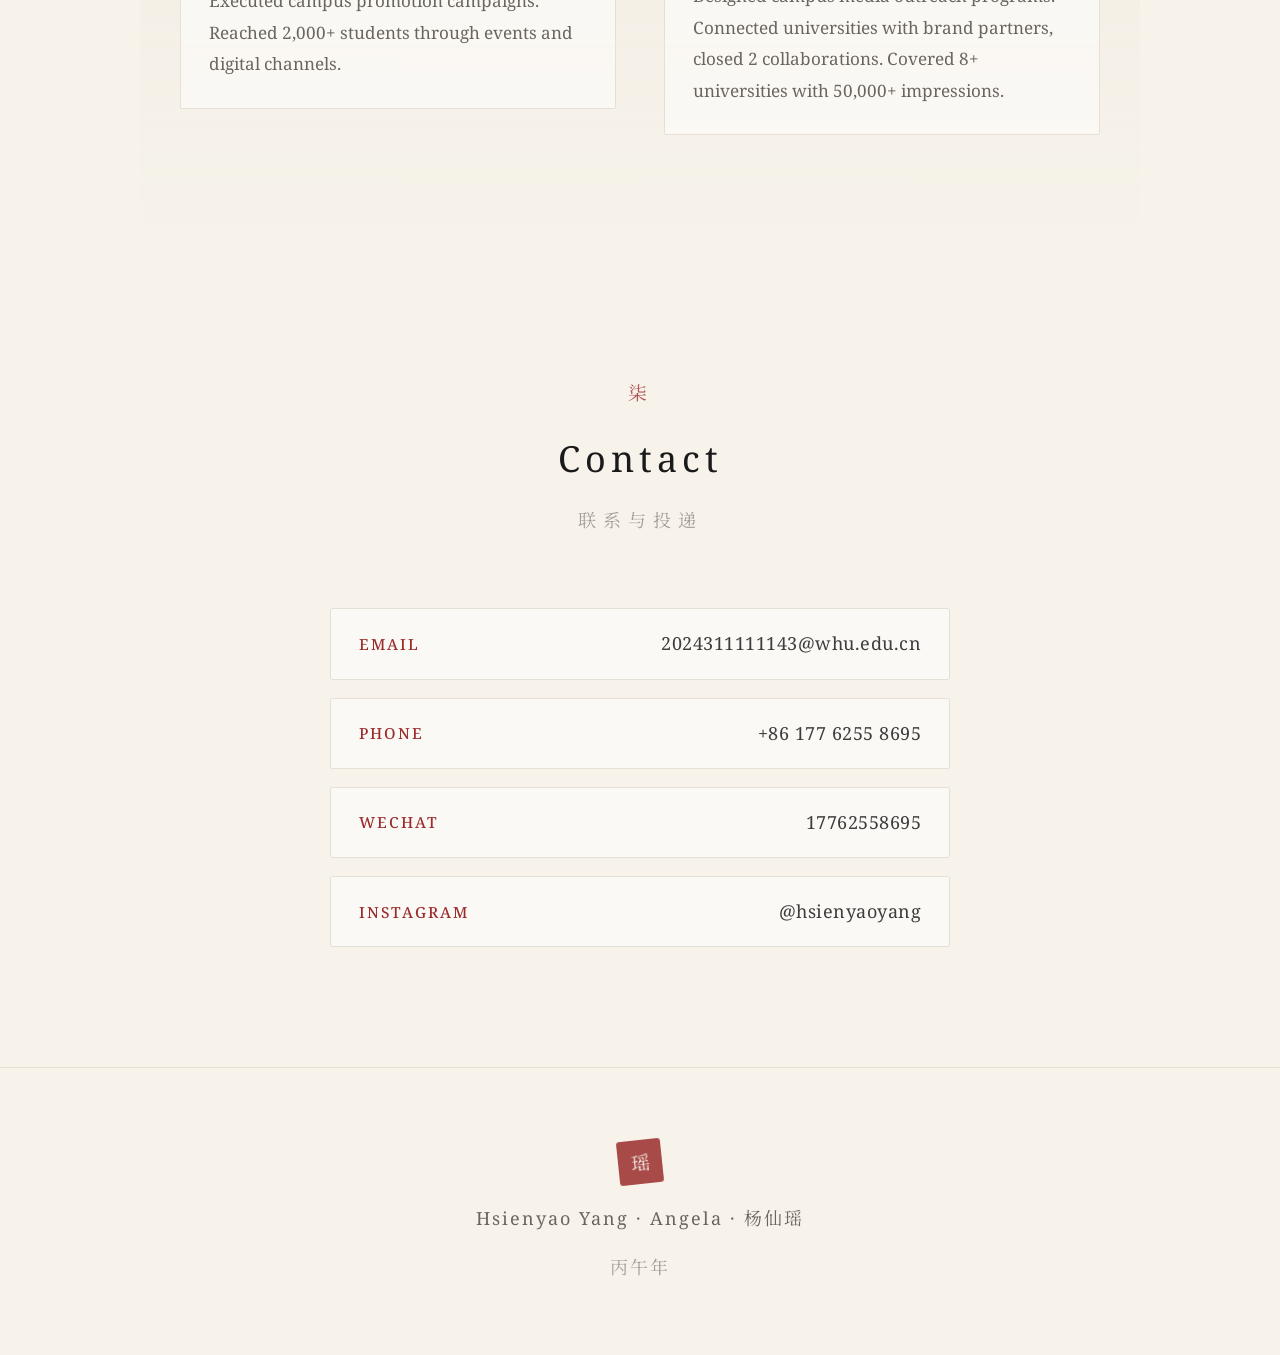
==== commit 284d328b: "Enrich AI Projects education card with detailed product design content - Add pain-point driven desig" ====
--- a/index.html
+++ b/index.html
@@ -225,18 +225,25 @@
                     <div class="project-body">
                         <div class="project-meta">
                             <span class="project-tag" data-i18n="projects.p3.tag">Full-Stack</span>
-                            <span class="project-date">2026.04</span>
-                        </div>
-                        <h3 data-i18n="projects.p3.title">Children's Education Platform</h3>
-                        <p data-i18n="projects.p3.role">独立开发者</p>
-                        <p data-i18n="projects.p3.desc">完成从需求分析到部署上线的全流程，输出具备实用价值的落地 Demo。</p>
+                            <span class="project-date">2025.12 – 至今</span>
+                        </div>
+                        <h3 data-i18n="projects.p3.title">产品设计与运营 | 独立全栈开发教育工具</h3>
+                        <p data-i18n="projects.p3.role">独立开发者 · 儿童公益 / 二苏诗词可视化</p>
+                        <p class="ops-text" style="margin-top:4px;" data-i18n="projects.p3.goal">为解决传统微信群打卡导致的学习记录碎片化、成果不可视、体验差等核心痛点，独立设计并开发两款线上教学工具，旨在提升学员学习坚持度与教师指导效率。</p>
+                        <ul class="ops-list" style="margin-top:8px;">
+                            <li data-i18n="projects.p3.d1">痛点驱动设计：针对学员"存储压力大"、教师"成果难量化"、微信群"通知被淹没"等真实场景问题，明确产品核心价值——替代低效打卡，提供结构化学习记录。</li>
+                            <li data-i18n="projects.p3.d2">结构化打卡动线：设计"登录-打卡-查看记录-排行榜"闭环，固化用户操作心智。</li>
+                            <li data-i18n="projects.p3.d3">数据可视化看板：为学员与教师分别提供周/月打卡图表，将学习过程量化、可视化，激发学员攀比动力，辅助教师精准指导。</li>
+                            <li data-i18n="projects.p3.d4">灵活账户体系：独创"一人多娃"（家长端）与"多人一娃"（协作端）模式，适配复杂家庭场景，提升功能覆盖率。</li>
+                        </ul>
                         <a href="https://haoguxuetang-9g5rox8f0bfb41f4-1368780224.tcloudbaseapp.com/haoguxuetangdaka/index.html" target="_blank" rel="noopener" class="project-link">
                             <span data-i18n="projects.p3.link">访问网站 →</span>
                         </a>
                         <div class="project-tags">
+                            <span>Product Design</span>
                             <span>Frontend</span>
                             <span>Backend</span>
-                            <span>UI/UX</span>
+                            <span>Data Visualization</span>
                         </div>
                     </div>
                     <div class="project-media">
--- a/styles.css
+++ b/styles.css
@@ -1883,6 +1883,23 @@
     transform: translateY(-2px);
 }
 
+/* ===== Media Protection ===== */
+img,
+video,
+.ops-gallery img,
+.project-media video,
+.portrait-wrap img,
+.content-card img {
+    -webkit-user-drag: none;
+    user-select: none;
+    pointer-events: auto;
+}
+
+img::selection,
+video::selection {
+    background: transparent;
+}
+
 /* ===== Active Nav Link ===== */
 .nav-menu a.active {
     color: var(--color-cinnabar);
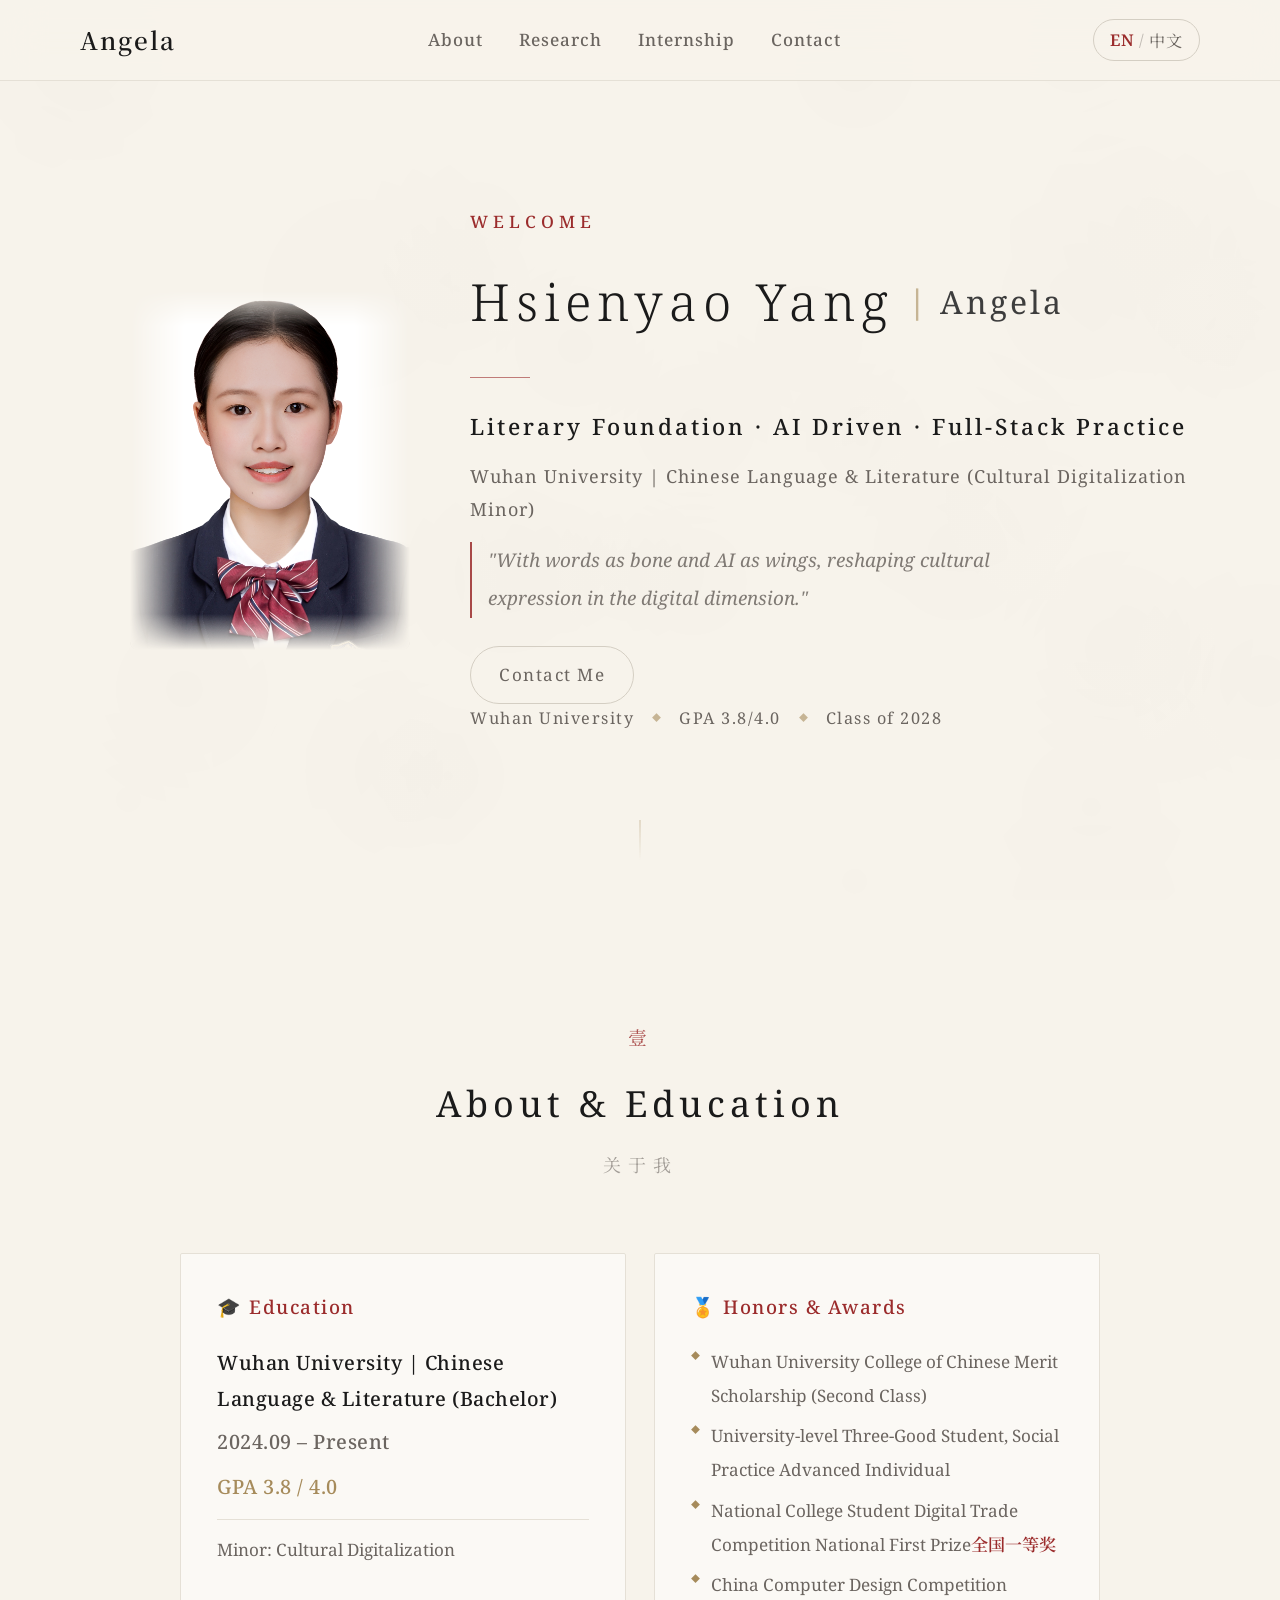
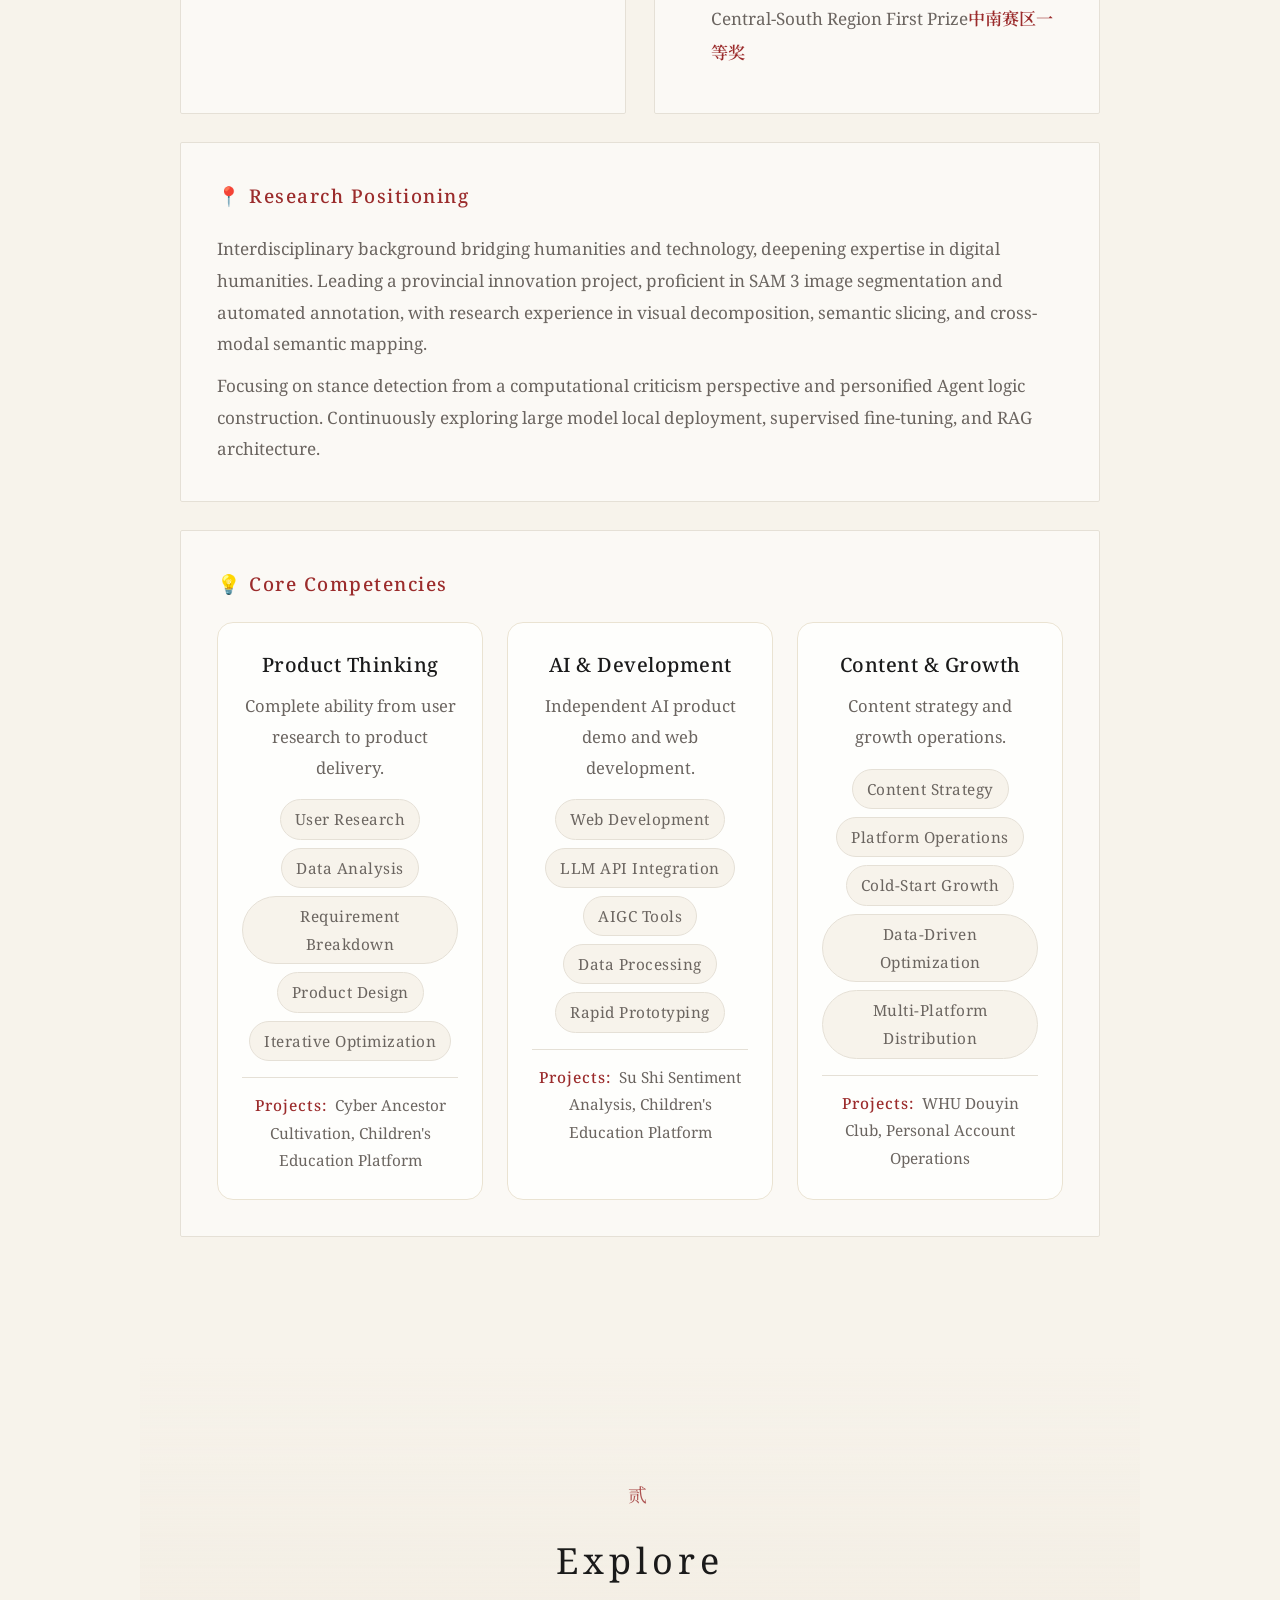
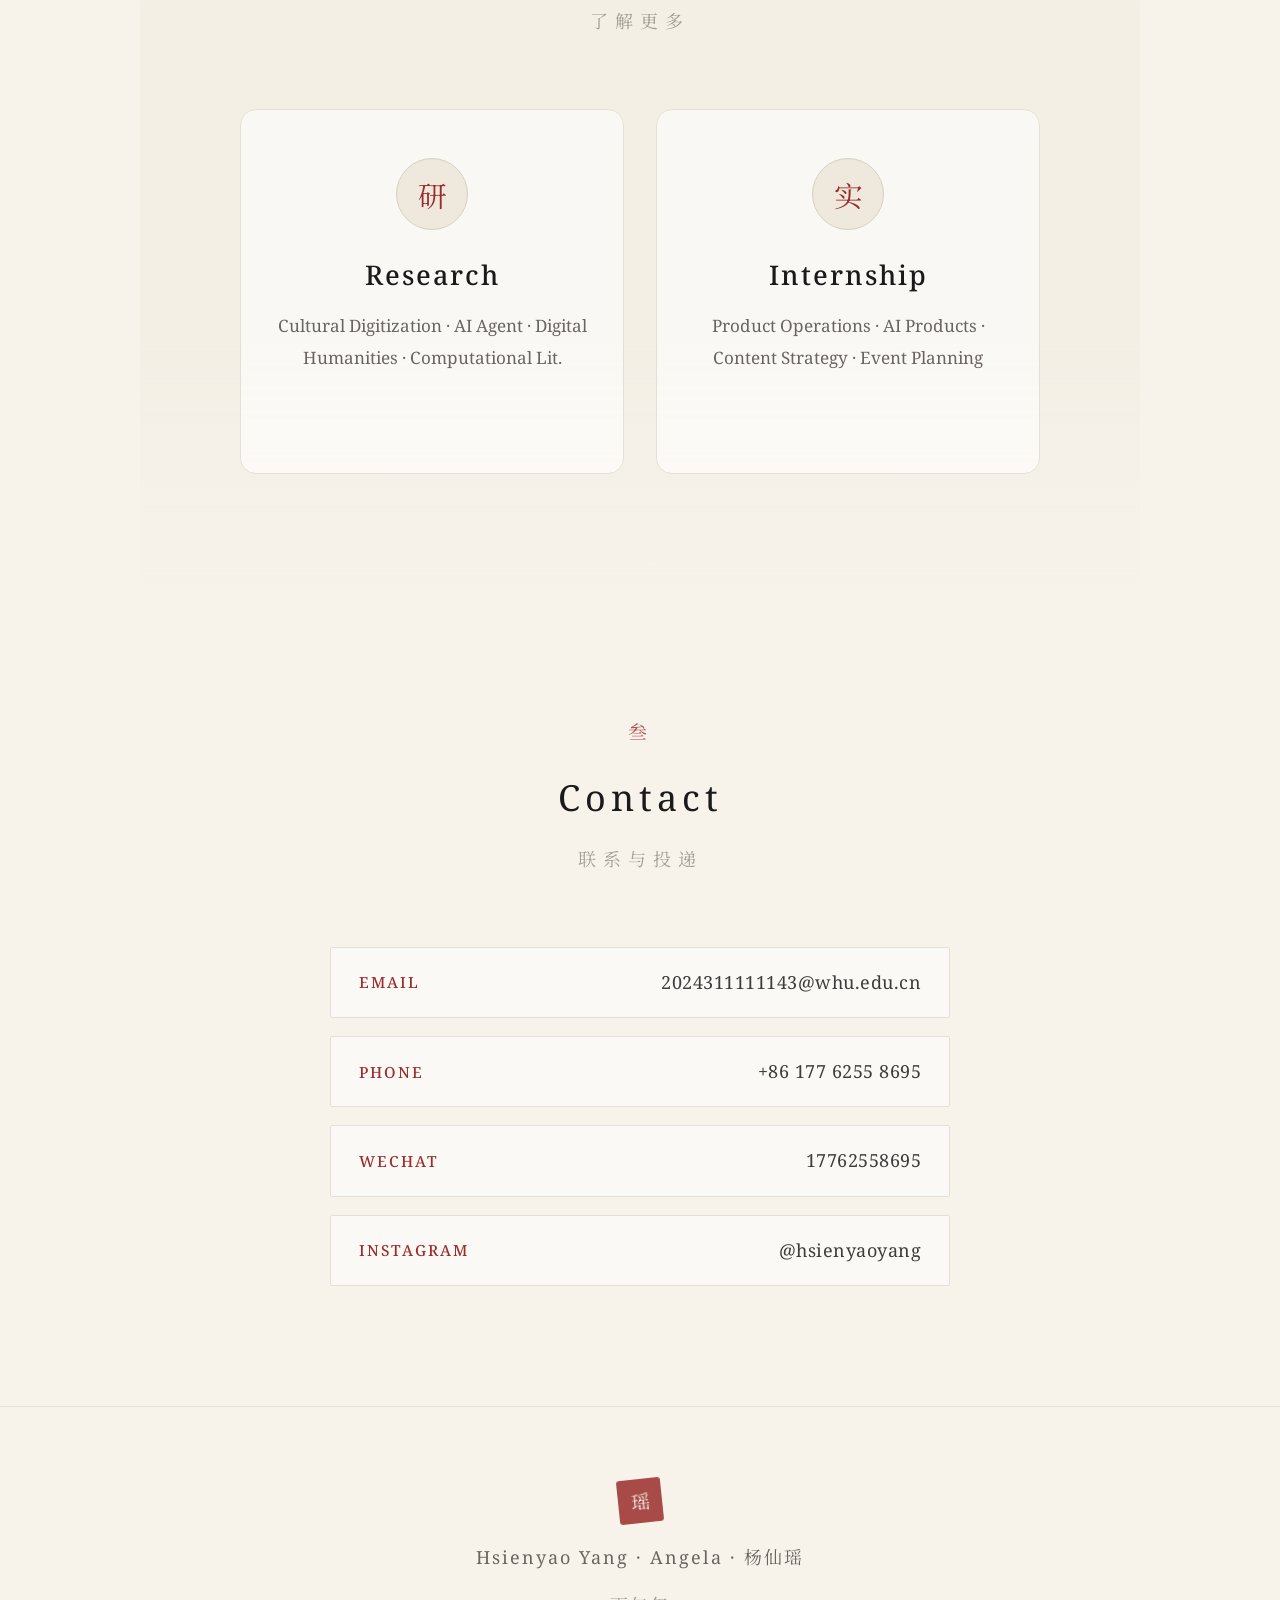
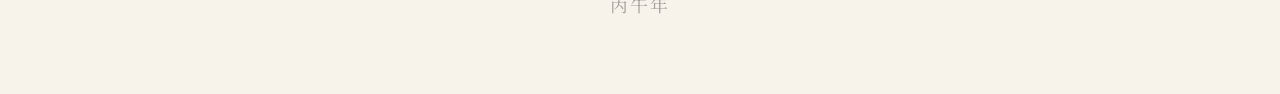
==== commit 1e35bc7d: "Update: add internship/research pages, update styles and scripts, add Seedance API docs" ====
--- a/index.html
+++ b/index.html
@@ -14,17 +14,14 @@
 
     <nav class="navbar">
         <div class="nav-container">
-            <a href="#" class="nav-logo">
+            <a href="index.html" class="nav-logo">
                 <span class="logo-en">Angela</span>
                 <span class="logo-zh">仙瑶</span>
             </a>
             <ul class="nav-menu">
                 <li><a href="#about" data-i18n="nav.about">About</a></li>
-                <li><a href="#projects" data-i18n="nav.projects">AI Projects</a></li>
-                <li><a href="#operations" data-i18n="nav.operations">Operations</a></li>
-                <li><a href="#events" data-i18n="nav.events">Events</a></li>
-                <li><a href="#research" data-i18n="nav.research">Research</a></li>
-                <li><a href="#experience" data-i18n="nav.experience">Experience</a></li>
+                <li><a href="research.html" data-i18n="nav.research">Research</a></li>
+                <li><a href="internship.html" data-i18n="nav.internship">Internship</a></li>
                 <li><a href="#contact" data-i18n="nav.contact">Contact</a></li>
             </ul>
             <div class="nav-actions">
@@ -105,6 +102,14 @@
                 </div>
 
                 <div class="about-card full-width">
+                    <h3 class="about-card-title" data-i18n="about.profile.title">📍 Research Positioning</h3>
+                    <div class="profile-bio">
+                        <p data-i18n="about.profile.p1">跨学科交叉背景，深耕数字人文领域。主导省级大创项目，掌握 SAM 3 图像分割与自动化标注技术，拥有视觉解构、语义切片及跨模态语义映射的科研经历。</p>
+                        <p data-i18n="about.profile.p2">专注于计算批评视角下的立场检测研究与人格化 Agent 逻辑构建，持续探索大模型本地化部署、监督微调及 RAG 架构等前沿技术。</p>
+                    </div>
+                </div>
+
+                <div class="about-card full-width">
                     <h3 class="about-card-title" data-i18n="about.strengths.title">💡 Core Competencies</h3>
                     <div class="capability-cards">
                         <div class="capability-card">
@@ -157,389 +162,32 @@
             </div>
         </section>
 
-        <section class="section section-alt" id="projects">
+        <!-- Portal: Research & Internship -->
+        <section class="section section-alt" id="portal">
             <div class="section-header">
                 <span class="section-number">贰</span>
-                <h2 class="section-title" data-i18n="projects.title">AI & Product Labs</h2>
-                <p class="section-subtitle" data-i18n="projects.subtitle">AI 项目与产品实验</p>
-            </div>
-            <div class="projects-grid">
-                <article class="project-card featured">
-                    <div class="project-image">
-                        <div class="project-icon">古</div>
-                    </div>
-                    <div class="project-body">
-                        <div class="project-meta">
-                            <span class="project-tag" data-i18n="projects.p1.tag">AI Product</span>
-                            <span class="project-date">2025</span>
-                        </div>
-                        <h3 data-i18n="projects.p1.title">Cyber Ancestor Cultivation</h3>
-                        <p data-i18n="projects.p1.role">项目负责人</p>
-                        <p data-i18n="projects.p1.desc">AI 互动养成类产品，从 0→1 设计文化角色成长系统，探索传统文化的游戏化表达。</p>
-                        <div class="project-highlight" data-i18n="projects.p1.highlight">🏆 获抖音 AI 创变者计划 2026 华中区直通资格</div>
-                        <a href="https://my.feishu.cn/wiki/EP7wwjozvi5l6nk56y1cgCbcntd?from=from_copylink" target="_blank" rel="noopener" class="project-link">
-                            <span data-i18n="projects.p1.link">查看项目文档 →</span>
-                        </a>
-                        <div class="project-tags">
-                            <span>AI Product</span>
-                            <span>Game Design</span>
-                            <span>Cultural IP</span>
-                        </div>
-                    </div>
-                    <div class="project-media">
-                        <video controls preload="metadata" poster="cyber-ancestor-poster.jpg">
-                            <source src="cyber-ancestor-demo.mp4" type="video/mp4">
-                        </video>
-                    </div>
-                </article>
-
-                <article class="project-card" data-images="portfolio/images/sushi-sentiment.png">
-                    <div class="project-image">
-                        <div class="project-icon">文</div>
-                    </div>
-                    <div class="project-body">
-                        <div class="project-meta">
-                            <span class="project-tag" data-i18n="projects.p2.tag">NLP</span>
-                            <span class="project-date">2025.11 – 2026.01</span>
-                        </div>
-                        <h3 data-i18n="projects.p2.title">Sentiment Analysis for Su Shi & Su Zhe</h3>
-                        <p data-i18n="projects.p2.role">独立全栈开发者</p>
-                        <p data-i18n="projects.p2.desc">利用大模型技术对经典文学进行情感标注，实现文化遗产的数字化交互。</p>
-                        <div class="project-tags">
-                            <span>LLM API</span>
-                            <span>Data Annotation</span>
-                            <span>Web App</span>
-                        </div>
-                    </div>
-                    <div class="project-media">
-                        <video controls preload="metadata" poster="sushi-sentiment-poster.jpg">
-                            <source src="二苏诗词情感识别工具网站.mp4" type="video/mp4">
-                        </video>
-                    </div>
-                </article>
-
-                <article class="project-card" data-images="portfolio/images/children-edu.png">
-                    <div class="project-image">
-                        <div class="project-icon">教</div>
-                    </div>
-                    <div class="project-body">
-                        <div class="project-meta">
-                            <span class="project-tag" data-i18n="projects.p3.tag">Full-Stack</span>
-                            <span class="project-date">2025.12 – 至今</span>
-                        </div>
-                        <h3 data-i18n="projects.p3.title">产品设计与运营 | 独立全栈开发教育工具</h3>
-                        <p data-i18n="projects.p3.role">独立开发者 · 儿童公益 / 二苏诗词可视化</p>
-                        <p class="ops-text" style="margin-top:4px;" data-i18n="projects.p3.goal">为解决传统微信群打卡导致的学习记录碎片化、成果不可视、体验差等核心痛点，独立设计并开发两款线上教学工具，旨在提升学员学习坚持度与教师指导效率。</p>
-                        <ul class="ops-list" style="margin-top:8px;">
-                            <li data-i18n="projects.p3.d1">痛点驱动设计：针对学员"存储压力大"、教师"成果难量化"、微信群"通知被淹没"等真实场景问题，明确产品核心价值——替代低效打卡，提供结构化学习记录。</li>
-                            <li data-i18n="projects.p3.d2">结构化打卡动线：设计"登录-打卡-查看记录-排行榜"闭环，固化用户操作心智。</li>
-                            <li data-i18n="projects.p3.d3">数据可视化看板：为学员与教师分别提供周/月打卡图表，将学习过程量化、可视化，激发学员攀比动力，辅助教师精准指导。</li>
-                            <li data-i18n="projects.p3.d4">灵活账户体系：独创"一人多娃"（家长端）与"多人一娃"（协作端）模式，适配复杂家庭场景，提升功能覆盖率。</li>
-                        </ul>
-                        <a href="https://haoguxuetang-9g5rox8f0bfb41f4-1368780224.tcloudbaseapp.com/haoguxuetangdaka/index.html" target="_blank" rel="noopener" class="project-link">
-                            <span data-i18n="projects.p3.link">访问网站 →</span>
-                        </a>
-                        <div class="project-tags">
-                            <span>Product Design</span>
-                            <span>Frontend</span>
-                            <span>Backend</span>
-                            <span>Data Visualization</span>
-                        </div>
-                    </div>
-                    <div class="project-media">
-                        <video controls preload="metadata" poster="children-edu-poster.jpg">
-                            <source src="儿童公益教学工具网站.mp4" type="video/mp4">
-                        </video>
-                    </div>
-                </article>
+                <h2 class="section-title" data-i18n="portal.title">Explore</h2>
+                <p class="section-subtitle" data-i18n="portal.subtitle">了解更多</p>
+            </div>
+            <div class="portal-cards">
+                <a href="research.html" class="portal-card">
+                    <div class="portal-icon">研</div>
+                    <h3 data-i18n="portal.research.title">Research</h3>
+                    <p class="portal-desc" data-i18n="portal.research.desc">文化遗产数字化 · AI Agent · 数字人文 · 计算文学</p>
+                    <span class="portal-arrow">→</span>
+                </a>
+                <a href="internship.html" class="portal-card">
+                    <div class="portal-icon">实</div>
+                    <h3 data-i18n="portal.internship.title">Internship</h3>
+                    <p class="portal-desc" data-i18n="portal.internship.desc">产品运营 · AI 产品 · 内容策略 · 活动策划</p>
+                    <span class="portal-arrow">→</span>
+                </a>
             </div>
         </section>
 
-        <section class="section" id="operations">
+        <section class="section" id="contact">
             <div class="section-header">
                 <span class="section-number">叁</span>
-                <h2 class="section-title" data-i18n="operations.title">Operations Experience</h2>
-                <p class="section-subtitle" data-i18n="operations.subtitle">运营经历</p>
-            </div>
-            <h3 class="group-title" data-i18n="operations.product_group">产品运营</h3>
-            <div class="projects-grid">
-                <article class="ops-card">
-                    <div class="project-meta">
-                        <span class="project-tag" data-i18n="project_ops.p1.tag">用户研究与洞察</span>
-                        <span class="project-date">2025.06 – 2025.08</span>
-                    </div>
-                    <h3 data-i18n="project_ops.p1.title">用户研究与洞察项目负责人</h3>
-                    <p class="ops-role" data-i18n="project_ops.p1.role">网易AI口语软件（Hi Echo）全国性调研</p>
-                    <div class="ops-stats">
-                        <div class="ops-stat">
-                            <span class="stat-number">1,022</span>
-                            <span class="stat-label" data-i18n="project_ops.p1.stat1.label">有效问卷</span>
-                        </div>
-                        <div class="ops-stat">
-                            <span class="stat-number">20+</span>
-                            <span class="stat-label" data-i18n="project_ops.p1.stat2.label">用户访谈</span>
-                        </div>
-                        <div class="ops-stat">
-                            <span class="stat-number">4</span>
-                            <span class="stat-label" data-i18n="project_ops.p1.stat3.label">调研城市</span>
-                        </div>
-                    </div>
-                    <div class="ops-section">
-                        <h4 class="ops-label" data-i18n="project_ops.label.goal">运营目标</h4>
-                        <p class="ops-text" data-i18n="project_ops.p1.goal">评估AI口语软件的教学效果与用户接受度，为产品优化提供数据支持。</p>
-                    </div>
-                    <div class="ops-section">
-                        <h4 class="ops-label" data-i18n="project_ops.label.strategy">运营策略与执行</h4>
-                        <ul class="ops-list">
-                            <li data-i18n="project_ops.p1.s1">定量分析：设计并回收全国1022份有效问卷，通过SPSSPRO进行信效度检验与多因素方差分析，量化用户态度（如：AI+传统混合教学模式支持度最高）。</li>
-                            <li data-i18n="project_ops.p1.s2">定性洞察：带队在4地进行20+场实地用户访谈，使用会话分析法，定性挖掘出"语音识别不准"、"对话缺乏真人感"等核心体验痛点。</li>
-                        </ul>
-                    </div>
-                    <div class="ops-section">
-                        <h4 class="ops-label" data-i18n="project_ops.label.result">运营成果</h4>
-                        <p class="ops-text" data-i18n="project_ops.p1.result">产出结构化研究报告，明确指出"语音识别精度"与"对话自然度"是关键优化方向，并量化了AI工具对提升口语练习频率的积极作用，结论直接支撑了后续产品迭代。</p>
-                    </div>
-                    <div class="ops-gallery" data-images="作品集文件/wangyi%20Hi%20echo/屏幕截图%202026-04-28%20131252.png,作品集文件/wangyi%20Hi%20echo/屏幕截图%202026-04-28%20131328.png">
-                        <img src="作品集文件/wangyi%20Hi%20echo/屏幕截图%202026-04-28%20131252.png" alt="Hi Echo">
-                        <img src="作品集文件/wangyi%20Hi%20echo/屏幕截图%202026-04-28%20131328.png" alt="Hi Echo">
-                    </div>
-                </article>
-
-                <article class="ops-card">
-                    <div class="project-meta">
-                        <span class="project-tag" data-i18n="project_ops.p2.tag">增长运营</span>
-                        <span class="project-date">2026.04</span>
-                    </div>
-                    <h3 data-i18n="project_ops.p2.title">互动游戏增长运营</h3>
-                    <p class="ops-role" data-i18n="project_ops.p2.role">抖音AI创变者计划2026黑客松 · "赛博老祖宗养成计划"</p>
-                    <div class="ops-section">
-                        <h4 class="ops-label" data-i18n="project_ops.label.goal">运营目标</h4>
-                        <p class="ops-text" data-i18n="project_ops.p2.goal">负责一款基于历史人物知识图谱的AI互动游戏的产品运营与冷启动，核心目标是验证核心玩法可行性并激发用户创作与传播，以获取赛事晋级资格。</p>
-                    </div>
-                    <div class="ops-section">
-                        <h4 class="ops-label" data-i18n="project_ops.label.strategy">运营策略与执行</h4>
-                        <ul class="ops-list">
-                            <li data-i18n="project_ops.p2.s1">玩法验证与内容引导：围绕游戏"性格养成""内容创作"等核心模块，设计并推送系列玩法教程与案例，降低用户上手门槛。</li>
-                            <li data-i18n="project_ops.p2.s2">传播点挖掘与UGC激励：重点运营游戏的"内容创作"功能，鼓励用户生成趣味对话与作品，并引导其分享至社交平台，形成自然传播。</li>
-                            <li data-i18n="project_ops.p2.s3">社区氛围与反馈收集：通过核心用户群收集对游戏系统的初步反馈，为产品迭代积累洞察。</li>
-                        </ul>
-                    </div>
-                    <div class="ops-section">
-                        <h4 class="ops-label" data-i18n="project_ops.label.result">运营成果</h4>
-                        <p class="ops-text" data-i18n="project_ops.p2.result">项目成功获得华中区直通资格；游戏内用户生成内容（UGC）成为主要的传播素材，有效吸引了目标用户群体参与，完成了产品的初步冷启动验证。</p>
-                    </div>
-                    <div class="ops-gallery" data-images="作品集文件/saibolaizuzong/屏幕截图 2026-04-28 130644.png,作品集文件/saibolaizuzong/屏幕截图 2026-04-28 130720.png,作品集文件/saibolaizuzong/屏幕截图 2026-04-28 130900.png">
-                        <img src="作品集文件/saibolaizuzong/屏幕截图 2026-04-28 130644.png" alt="赛博老祖宗">
-                        <img src="作品集文件/saibolaizuzong/屏幕截图 2026-04-28 130720.png" alt="赛博老祖宗">
-                        <img src="作品集文件/saibolaizuzong/屏幕截图 2026-04-28 130900.png" alt="赛博老祖宗">
-                    </div>
-                </article>
-
-                <article class="ops-card">
-                    <div class="project-meta">
-                        <span class="project-tag" data-i18n="project_ops.p3.tag">产品运营</span>
-                        <span class="project-date">2025.12 – 至今</span>
-                    </div>
-                    <h3 data-i18n="project_ops.p3.title">产品运营与迭代</h3>
-                    <p class="ops-role" data-i18n="project_ops.p3.role">独立全栈开发教育工具网站（儿童公益 / 二苏诗词可视化）</p>
-                    <div class="ops-stats">
-                        <div class="ops-stat">
-                            <span class="stat-number">+50%</span>
-                            <span class="stat-label" data-i18n="project_ops.p3.stat1.label">使用时长提升</span>
-                        </div>
-                        <div class="ops-stat">
-                            <span class="stat-number">+20%</span>
-                            <span class="stat-label" data-i18n="project_ops.p3.stat2.label">周回访率提升</span>
-                        </div>
-                        <div class="ops-stat">
-                            <span class="stat-number">+30%</span>
-                            <span class="stat-label" data-i18n="project_ops.p3.stat3.label">理解正确率提升</span>
-                        </div>
-                    </div>
-                    <div class="ops-section">
-                        <h4 class="ops-label" data-i18n="project_ops.label.goal">运营目标</h4>
-                        <p class="ops-text" data-i18n="project_ops.p3.goal">独立负责两款已上线工具网站的持续运营，旨在提升用户活跃度与学习效果。</p>
-                    </div>
-                    <div class="ops-section">
-                        <h4 class="ops-label" data-i18n="project_ops.label.strategy">运营策略与执行</h4>
-                        <ul class="ops-list">
-                            <li data-i18n="project_ops.p3.s1">数据分析与洞察：通过站点分析发现"诗词情感识别"模块退出率高，经轻量用户访谈定位为反馈不直观。</li>
-                            <li data-i18n="project_ops.p3.s2">功能优化与迭代：主导该模块迭代，新增情感可视化图表，使反馈更清晰。</li>
-                            <li data-i18n="project_ops.p3.s3">用户留存策略：设计"学习进度"看板系统与朋辈竞赛，搭配信息提醒提升回访意愿。</li>
-                        </ul>
-                    </div>
-                    <div class="ops-section">
-                        <h4 class="ops-label" data-i18n="project_ops.label.result">运营成果</h4>
-                        <p class="ops-text" data-i18n="project_ops.p3.result">迭代后，该模块单次使用时长提升50%，用户周回访率提升20%；用户测试显示，对核心知识的理解正确率平均提升约30%。</p>
-                        <div class="ops-chart">
-                            <div class="chart-title" data-i18n="project_ops.p3.chart.title">关键指标提升</div>
-                            <div class="chart-metrics">
-                                <div class="chart-metric">
-                                    <span class="metric-label" data-i18n="project_ops.p3.m1">使用时长</span>
-                                    <div class="metric-bar"><div class="metric-fill" style="width:100%"></div></div>
-                                    <span class="metric-val">+50%</span>
-                                </div>
-                                <div class="chart-metric">
-                                    <span class="metric-label" data-i18n="project_ops.p3.m2">理解正确率</span>
-                                    <div class="metric-bar"><div class="metric-fill" style="width:60%"></div></div>
-                                    <span class="metric-val">+30%</span>
-                                </div>
-                                <div class="chart-metric">
-                                    <span class="metric-label" data-i18n="project_ops.p3.m3">周回访率</span>
-                                    <div class="metric-bar"><div class="metric-fill" style="width:40%"></div></div>
-                                    <span class="metric-val">+20%</span>
-                                </div>
-                            </div>
-                        </div>
-                    </div>
-                    <div class="ops-gallery" data-images="作品集文件/duliquanzhankaifa/屏幕截图 2026-04-28 131025.png,作品集文件/duliquanzhankaifa/屏幕截图 2026-04-28 131036.png,作品集文件/duliquanzhankaifa/屏幕截图 2026-04-28 131042.png">
-                        <img src="作品集文件/duliquanzhankaifa/屏幕截图 2026-04-28 131025.png" alt="教育工具网站">
-                        <img src="作品集文件/duliquanzhankaifa/屏幕截图 2026-04-28 131036.png" alt="教育工具网站">
-                        <img src="作品集文件/duliquanzhankaifa/屏幕截图 2026-04-28 131042.png" alt="教育工具网站">
-                    </div>
-                </article>
-            </div>
-
-            <h3 class="group-title" style="margin-top: 48px;" data-i18n="operations.content_group">内容与用户运营</h3>
-            <div class="content-cards">
-                <div class="content-card" data-images="作品集文件/Wuhan%20University%20Douyin%20Club%20.png">
-                    <div class="content-icon">抖</div>
-                    <h3 data-i18n="content.c1.title">内容策略与用户增长</h3>
-                    <p class="content-role" data-i18n="content.c1.role">武大抖音俱乐部（字节跳动指导）</p>
-                    <p class="project-date" style="margin-bottom:10px;">2025.03 – 2025.12</p>
-                    <p class="ops-text" data-i18n="content.c1.goal">确立"校园生活幽默嘴替"人设，负责账号从0到1的体系化运营，提升影响力与粉丝互动率。</p>
-                    <p class="ops-text" data-i18n="content.c1.strategy">运用爆款公式策划《论大学里的狠人》等系列视频；数据驱动优化"夸张演绎+真实场景"风格；使用强共鸣话题标签引导校园关系链传播。</p>
-                    <div class="event-stats">
-                        <div class="event-stat">
-                            <span class="stat-number">800万+</span>
-                            <span class="stat-label" data-i18n="content.c1.stat1.label">累计播放</span>
-                        </div>
-                        <div class="event-stat">
-                            <span class="stat-number">+30%</span>
-                            <span class="stat-label" data-i18n="content.c1.stat2.label">月均互动率提升</span>
-                        </div>
-                    </div>
-                </div>
-                <div class="content-card" data-images="portfolio/images/personal-xiaohongshu.png,portfolio/images/personal-video-channel.png">
-                    <div class="content-icon">红</div>
-                    <h3 data-i18n="content.c2.title">个人账号独立运营</h3>
-                    <p class="content-role" data-i18n="content.c2.role">小红书 / 视频号</p>
-                    <p data-i18n="content.c2.desc">实现账号冷启动，单条视频播放达 6W+，小红书粉丝月增长 500+。</p>
-                </div>
-                <div class="content-card" data-images="portfolio/images/mainstream-media.png">
-                    <div class="content-icon">媒</div>
-                    <h3 data-i18n="content.c3.title">主流媒体内容创作</h3>
-                    <p class="content-role" data-i18n="content.c3.role">独立创作者</p>
-                    <p data-i18n="content.c3.desc">作品发表于《中国青年报》、《长江日报》，累计阅读量超 10W+。</p>
-                </div>
-            </div>
-        </section>
-
-        <section class="section section-alt" id="events">
-            <div class="section-header">
-                <span class="section-number">肆</span>
-                <h2 class="section-title" data-i18n="events.title">Event Planning</h2>
-                <p class="section-subtitle" data-i18n="events.subtitle">活动策划与执行</p>
-            </div>
-            <div class="content-cards event-cards">
-                <div class="content-card" data-images="portfolio/images/huodongcehua-1.png,portfolio/images/huodongcehua-2.png">
-                    <div class="content-icon">策</div>
-                    <h3 data-i18n="events.e1.title">WHU Douyin Club · Editor-in-Chief</h3>
-                    <p class="content-role" data-i18n="events.e1.role">活动策划与主编</p>
-                    <p data-i18n="events.e1.desc">策划并执行多场校园主题活动，包括"寻迹武大·抖见新章"校园文化探索、"珞珈越野·驰骋自然"户外越野、音乐会摊位等。负责从方案设计、物料对接到志愿者招募与分工的全流程。</p>
-                    <div class="event-stats">
-                        <div class="event-stat">
-                            <span class="stat-number" data-i18n="events.e1.s1">2W+</span>
-                            <span class="stat-label" data-i18n="events.e1.s1.label">线上直播观看</span>
-                        </div>
-                        <div class="event-stat">
-                            <span class="stat-number" data-i18n="events.e1.s2">1W+</span>
-                            <span class="stat-label" data-i18n="events.e1.s2.label">线下参与人次</span>
-                        </div>
-                        <div class="event-stat">
-                            <span class="stat-number" data-i18n="events.e1.s3">160+</span>
-                            <span class="stat-label" data-i18n="events.e1.s3.label">互动抽奖参与</span>
-                        </div>
-                    </div>
-                </div>
-                <div class="content-card" data-images="portfolio/images/huodongcehua-3.png">
-                    <div class="content-icon">摄</div>
-                    <h3 data-i18n="events.e2.title">WHU Student Affairs · Photography & Video Lead</h3>
-                    <p class="content-role" data-i18n="events.e2.role">摄影视讯部负责人</p>
-                    <p data-i18n="events.e2.desc">负责"2024年度十大珞珈风云学子评选活动"及"我在武大听讲座"系列活动的现场摄影调度与新闻宣发，获武汉大学党委学生工作部工作表彰。</p>
-                </div>
-            </div>
-        </section>
-
-        <section class="section" id="research">
-            <div class="section-header">
-                <span class="section-number">伍</span>
-                <h2 class="section-title" data-i18n="research.title">Research</h2>
-                <p class="section-subtitle" data-i18n="research.subtitle">科研实践</p>
-            </div>
-            <div class="content-cards research-single">
-                <div class="content-card" data-images="portfolio/images/keyan.png">
-                    <div class="content-icon">研</div>
-                    <h3 data-i18n="research.r1.title">AI-Powered Cultural Gene Digitization</h3>
-                    <p class="content-role" data-i18n="research.r1.role">项目负责人 · 核心算法与内容逻辑构建</p>
-                    <p data-i18n="research.r1.desc">基于文物图像的传统文化基因提取与智能标注研究。运用 Meta SAM 3、Qwen 3-VL、Gemini 1.5 Pro 等 AI 工具，实现图像分割、语义标注、跨模态融合到文物聚类展示的全流程。</p>
-                    <div class="project-tags" style="justify-content: center; margin-top: 16px;">
-                        <span>Meta SAM 3</span>
-                        <span>Qwen 3-VL</span>
-                        <span>Gemini 1.5 Pro</span>
-                        <span>Cross-Modal Fusion</span>
-                    </div>
-                </div>
-            </div>
-        </section>
-
-        <section class="section section-alt" id="experience">
-            <div class="section-header">
-                <span class="section-number">陆</span>
-                <h2 class="section-title" data-i18n="experience.title">Experience</h2>
-                <p class="section-subtitle" data-i18n="experience.subtitle">实习与社会实践</p>
-            </div>
-            <div class="experience-groups">
-                <div class="experience-group">
-                    <h3 class="group-title" data-i18n="exp.group_intern">实习经历</h3>
-                    <div class="group-items">
-                        <div class="exp-card">
-                            <div class="exp-date">2025.12 – Present</div>
-                            <h3 data-i18n="exp.e2.company">Wuhan University Intelligent Computing Laboratory for Cultural Heritage</h3>
-                            <p class="exp-role" data-i18n="exp.e2.role">Assistant</p>
-                            <p class="exp-desc" data-i18n="exp.e2.desc">Participating in cultural heritage digitization projects, assisting with research and data processing.</p>
-                        </div>
-                        <div class="exp-card">
-                            <div class="exp-date">2025.08 – 2025.10</div>
-                            <h3 data-i18n="exp.e3.company">GoodWe Power Technology</h3>
-                            <p class="exp-role" data-i18n="exp.e3.role">Campus Ambassador</p>
-                            <p class="exp-desc" data-i18n="exp.e3.desc">Executed campus promotion campaigns. Reached 2,000+ students through events and digital channels.</p>
-                        </div>
-                    </div>
-                </div>
-                <div class="experience-group">
-                    <h3 class="group-title" data-i18n="exp.group_campus">校园经历</h3>
-                    <div class="group-items">
-                        <div class="exp-card" data-images="portfolio/images/netease-hi-acho.png">
-                            <div class="exp-date">2025.06 – 2025.08</div>
-                            <h3 data-i18n="exp.e1.company">NetEase Hi Acho AI English App</h3>
-                            <p class="exp-role" data-i18n="exp.e1.role">Core Research Member</p>
-                            <p class="exp-desc" data-i18n="exp.e1.desc">Designed surveys and interviews. Collected 300+ questionnaires and 50+ in-depth interviews. Delivered data-backed product optimization report.</p>
-                        </div>
-                        <div class="exp-card">
-                            <div class="exp-date">2025.06 – Present</div>
-                            <h3 data-i18n="exp.e4.company">Hubei University Youth Media Association</h3>
-                            <p class="exp-role" data-i18n="exp.e4.role">Brand Department Lead</p>
-                            <p class="exp-desc" data-i18n="exp.e4.desc">Designed campus media outreach programs. Connected universities with brand partners, closed 2 collaborations. Covered 8+ universities with 50,000+ impressions.</p>
-                        </div>
-                    </div>
-                </div>
-            </div>
-        </section>
-
-        <section class="section" id="contact">
-            <div class="section-header">
-                <span class="section-number">柒</span>
                 <h2 class="section-title" data-i18n="contact.title">Contact</h2>
                 <p class="section-subtitle" data-i18n="contact.subtitle">联系与投递</p>
             </div>
@@ -574,22 +222,6 @@
         </div>
     </footer>
 
-    <!-- Portfolio Lightbox -->
-    <div class="portfolio-overlay" id="portfolioOverlay">
-        <div class="portfolio-modal">
-            <button class="portfolio-close" aria-label="Close">&times;</button>
-            <div class="portfolio-stage">
-                <img src="" alt="Portfolio" id="portfolioImage">
-            </div>
-            <div class="portfolio-nav">
-                <button class="portfolio-arrow portfolio-prev" aria-label="Previous">‹</button>
-                <span class="portfolio-counter" id="portfolioCounter">1 / 1</span>
-                <button class="portfolio-arrow portfolio-next" aria-label="Next">›</button>
-            </div>
-            <div class="portfolio-thumbs" id="portfolioThumbs"></div>
-        </div>
-    </div>
-
     <button class="scroll-top" id="scrollTop" aria-label="Scroll to top">&uarr;</button>
 
     <script src="script.js"></script>
--- a/styles.css
+++ b/styles.css
@@ -1850,6 +1850,121 @@
     }
 }
 
+/* ===== Portal Cards ===== */
+.portal-cards {
+    display: grid;
+    grid-template-columns: 1fr 1fr;
+    gap: 32px;
+    max-width: 800px;
+    margin: 0 auto;
+}
+
+.portal-card {
+    display: flex;
+    flex-direction: column;
+    align-items: center;
+    text-align: center;
+    padding: 48px 32px 40px;
+    background: rgba(255, 255, 255, 0.6);
+    border: 1px solid var(--color-border-light);
+    border-radius: 16px;
+    transition: var(--transition);
+    position: relative;
+}
+
+.portal-card:hover {
+    background: rgba(255, 255, 255, 0.85);
+    border-color: var(--color-cinnabar);
+    transform: translateY(-6px);
+    box-shadow: 0 16px 48px rgba(155, 44, 44, 0.08);
+}
+
+.portal-icon {
+    width: 72px;
+    height: 72px;
+    display: flex;
+    align-items: center;
+    justify-content: center;
+    background: var(--color-paper-dark);
+    border: 1px solid var(--color-border);
+    border-radius: 50%;
+    font-family: var(--font-serif-sc);
+    font-size: 1.6rem;
+    color: var(--color-cinnabar);
+    margin-bottom: 20px;
+}
+
+.portal-card h3 {
+    font-size: 1.5rem;
+    font-weight: 500;
+    letter-spacing: 2px;
+    margin-bottom: 10px;
+    color: var(--color-ink);
+}
+
+.portal-desc {
+    font-size: 0.95rem;
+    color: var(--color-ink-muted);
+    line-height: 1.85;
+    margin-bottom: 16px;
+}
+
+.portal-arrow {
+    font-size: 1.3rem;
+    color: var(--color-cinnabar);
+    opacity: 0;
+    transform: translateX(-8px);
+    transition: var(--transition);
+}
+
+.portal-card:hover .portal-arrow {
+    opacity: 1;
+    transform: translateX(0);
+}
+
+@media (max-width: 768px) {
+    .portal-cards {
+        grid-template-columns: 1fr;
+        gap: 20px;
+    }
+}
+
+/* ===== Back to Home ===== */
+.back-home-section {
+    text-align: center;
+    padding: 60px 40px 80px;
+}
+
+.back-home-btn {
+    display: inline-flex;
+    align-items: center;
+    gap: 10px;
+    padding: 14px 36px;
+    background: transparent;
+    border: 1px solid var(--color-border);
+    color: var(--color-ink-muted);
+    font-family: var(--font-serif);
+    font-size: 1rem;
+    letter-spacing: 2px;
+    border-radius: 100px;
+    transition: var(--transition);
+}
+
+.back-home-btn:hover {
+    border-color: var(--color-cinnabar);
+    color: var(--color-cinnabar);
+    transform: translateX(-4px);
+}
+
+.back-home-arrow {
+    font-size: 1.1rem;
+    transition: transform var(--transition);
+}
+
+.back-home-btn:hover .back-home-arrow {
+    transform: translateX(-4px);
+}
+
 /* ===== Scroll to Top ===== */
 .scroll-top {
     position: fixed;
